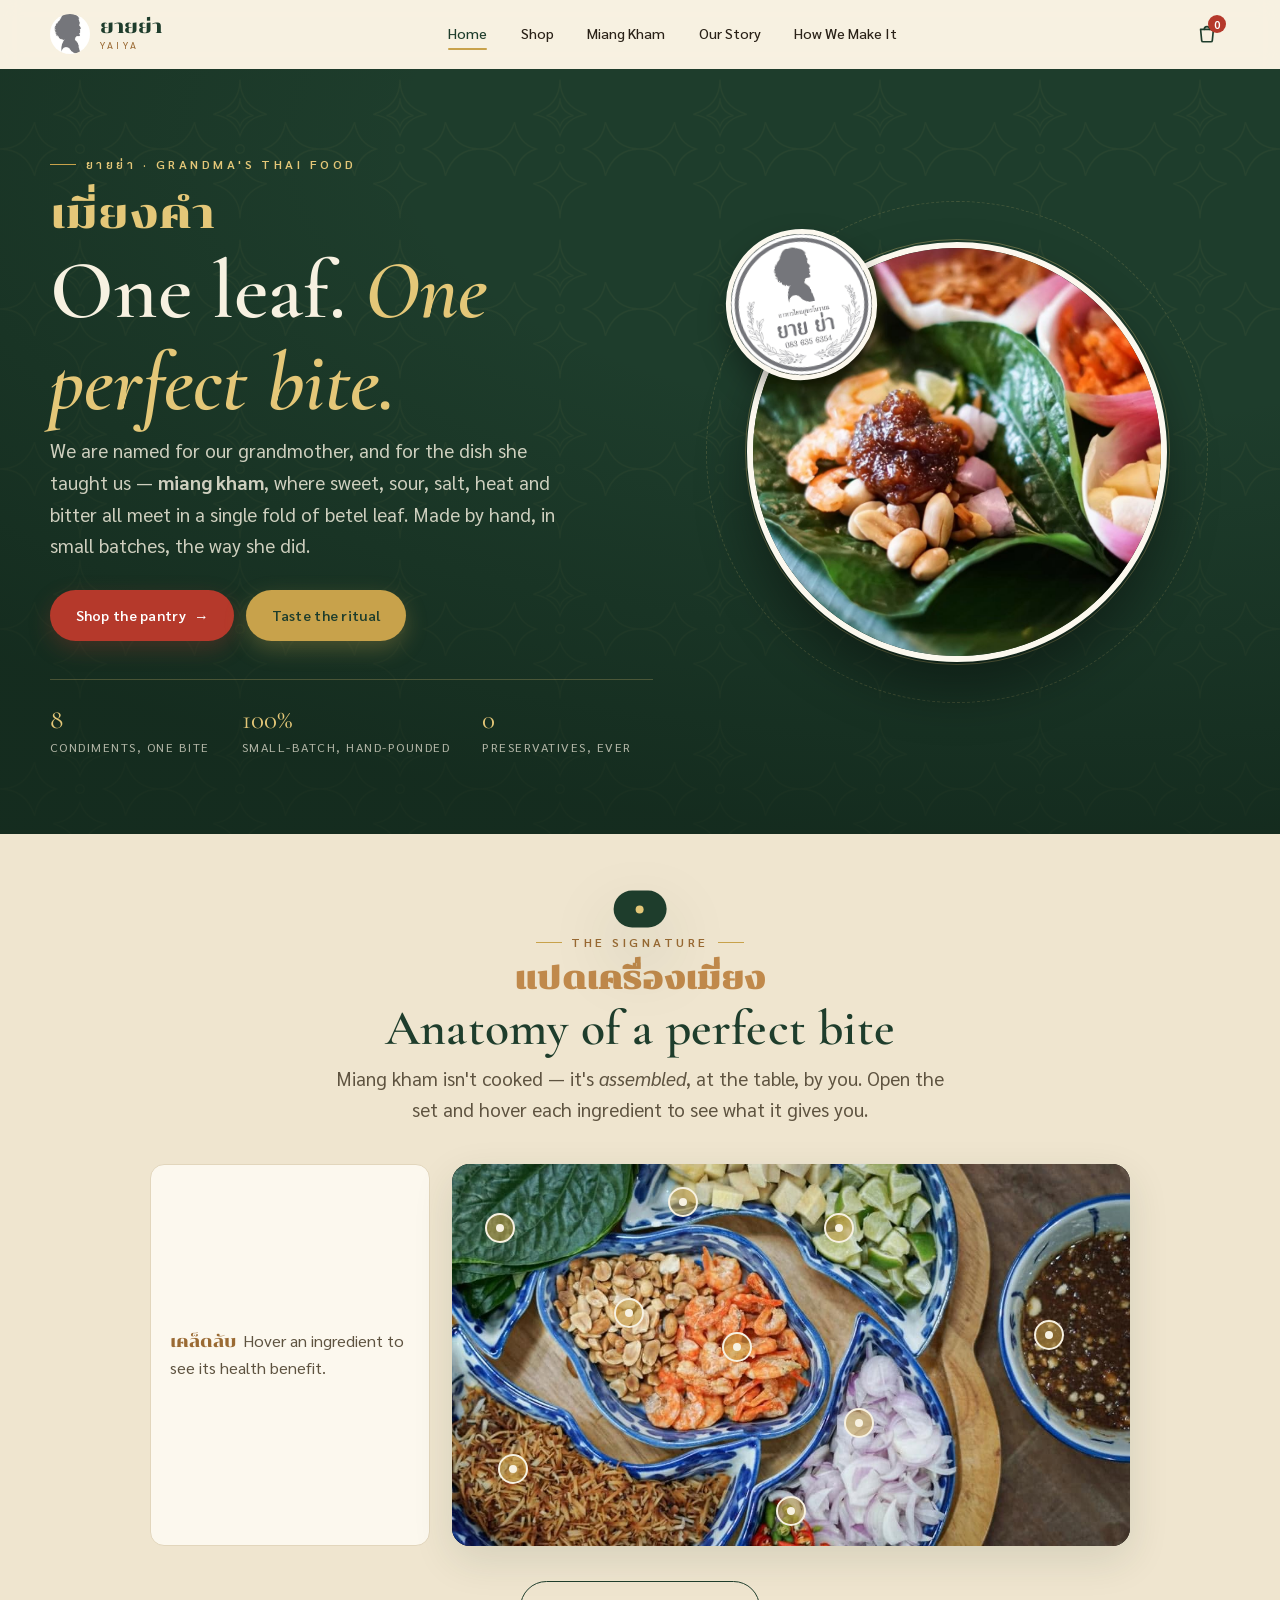
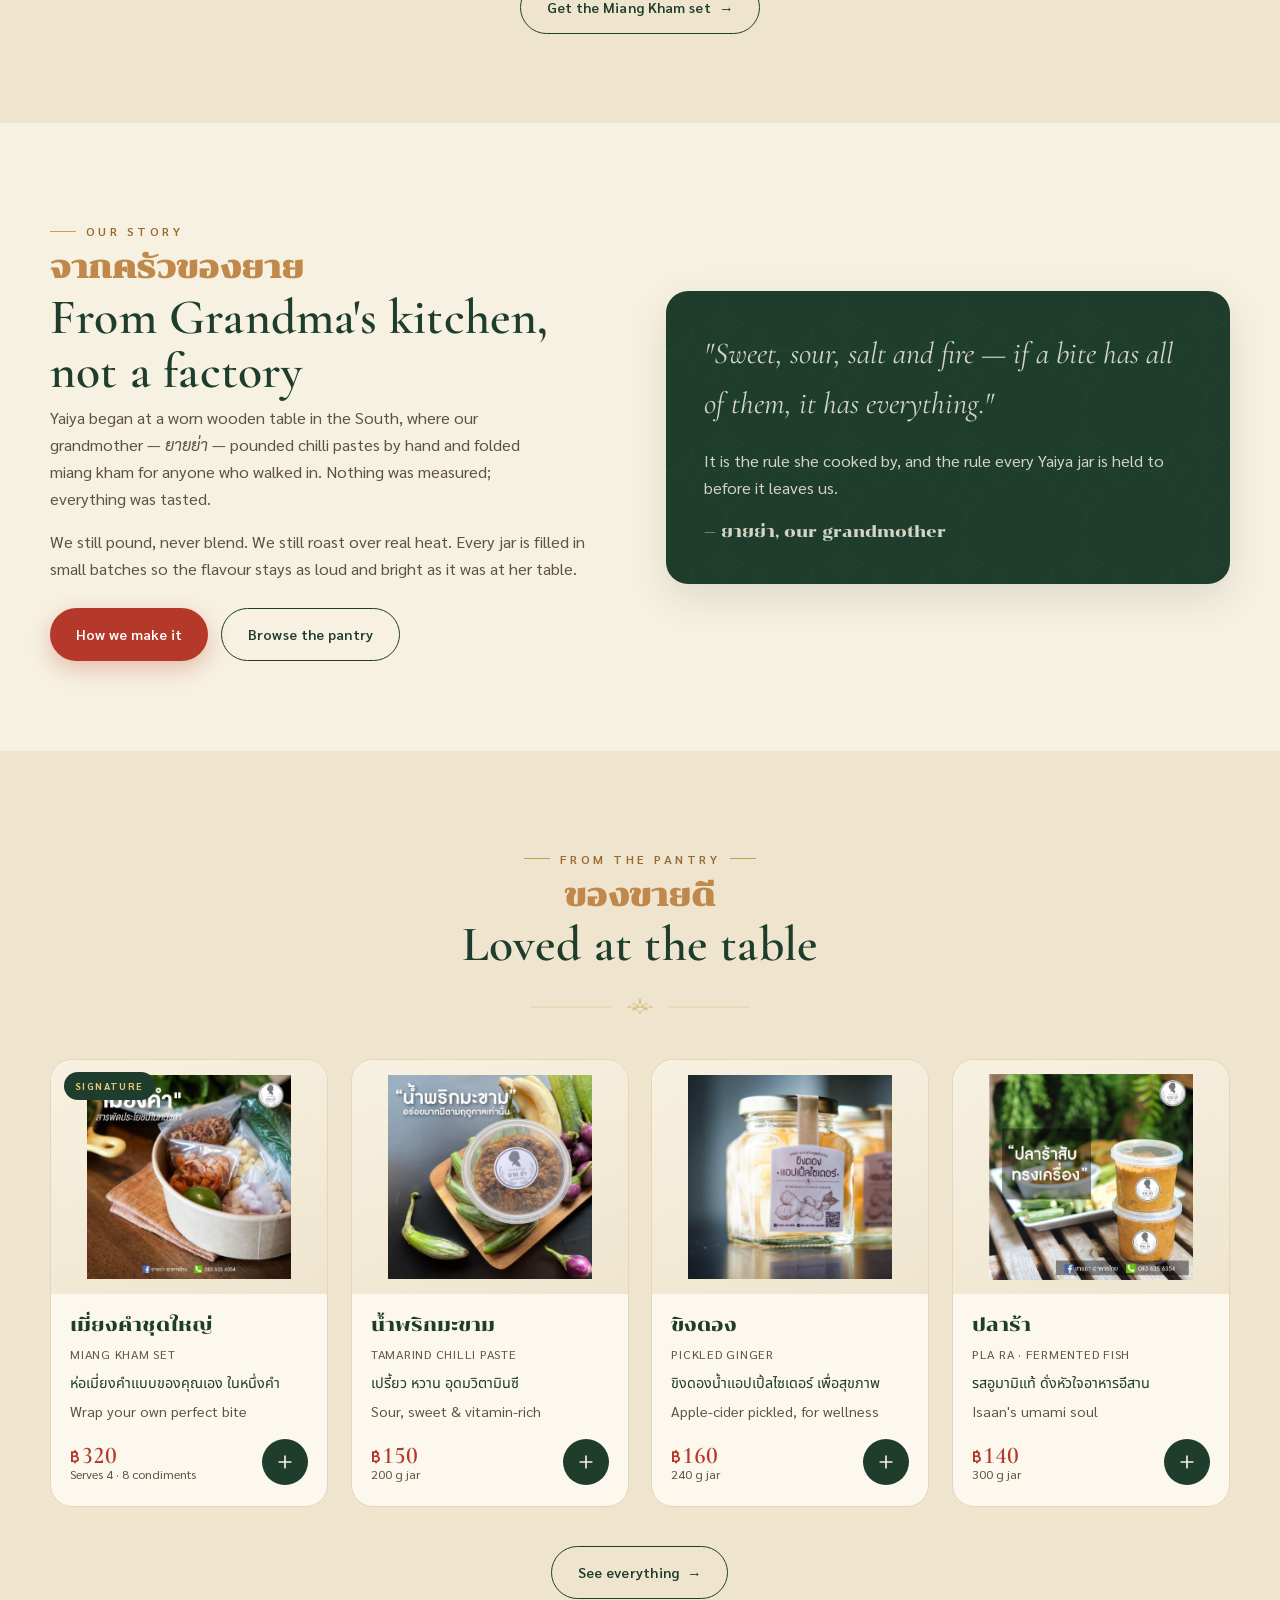
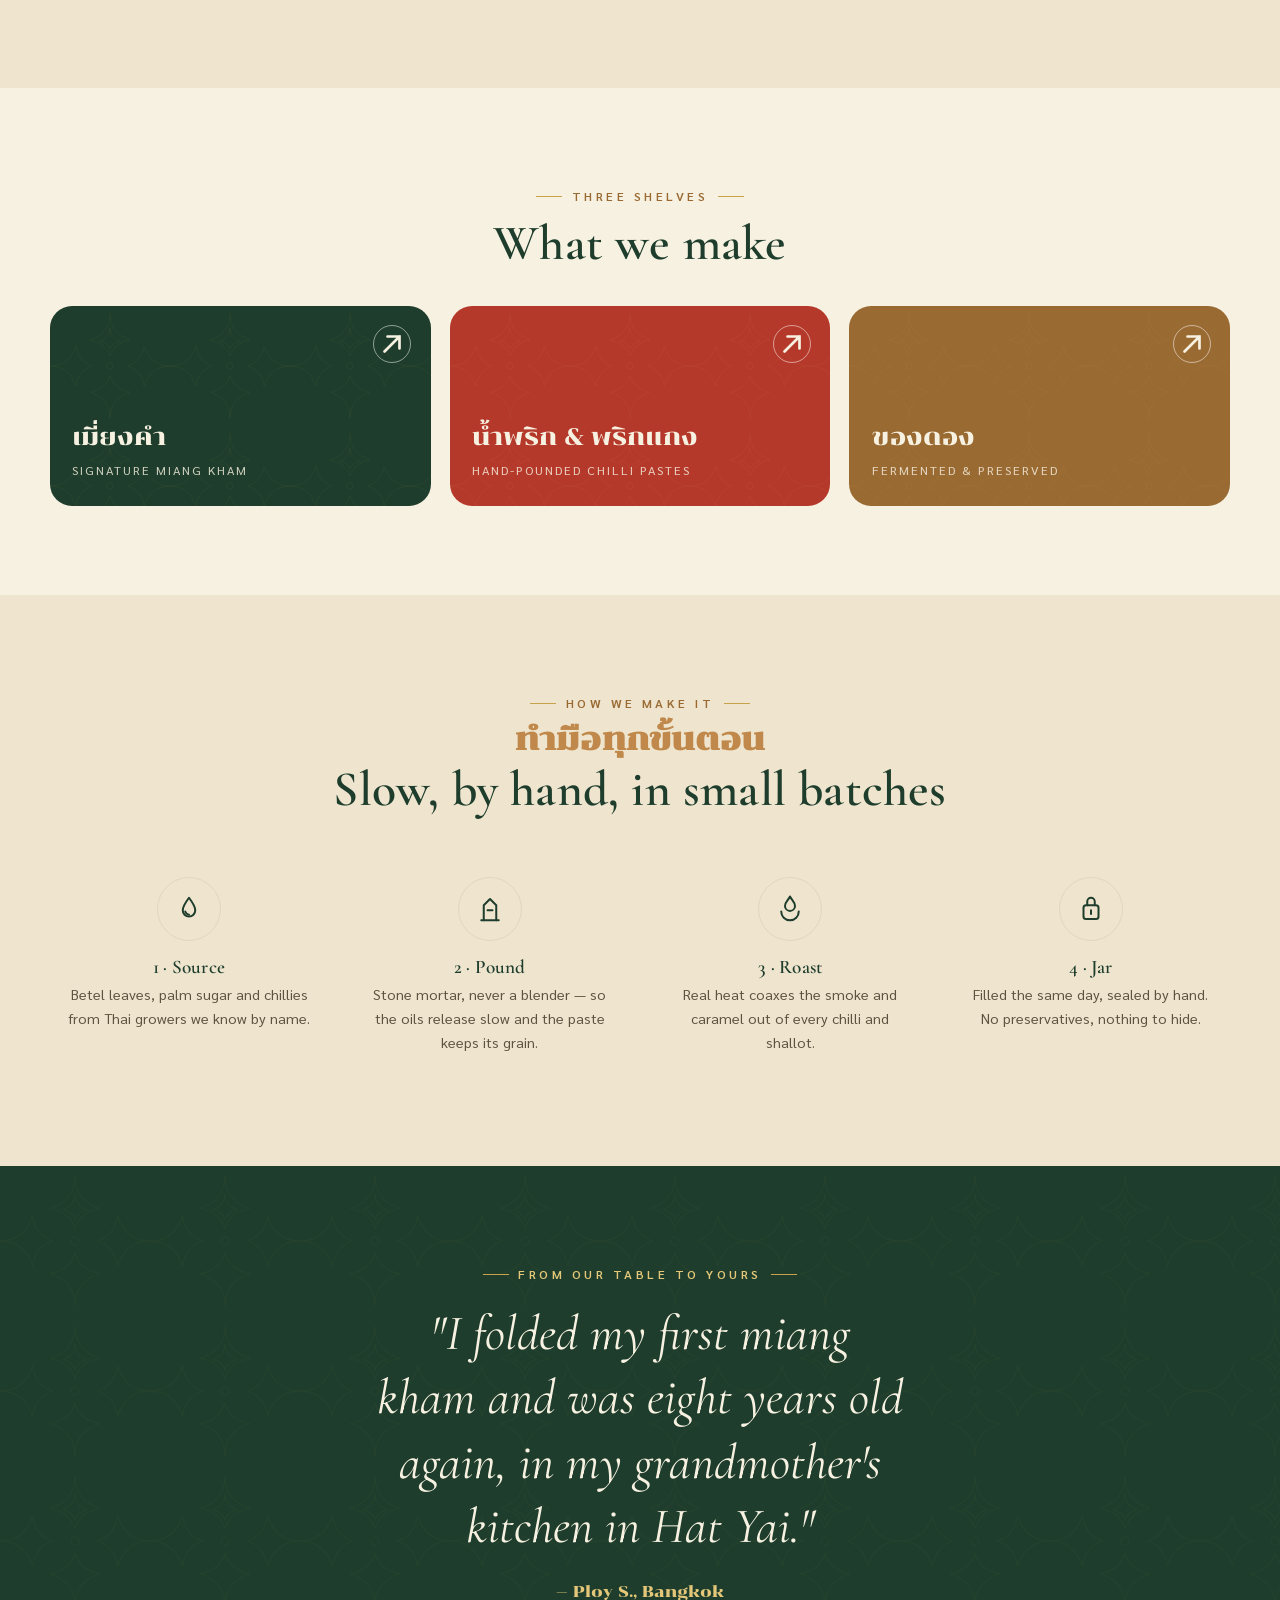
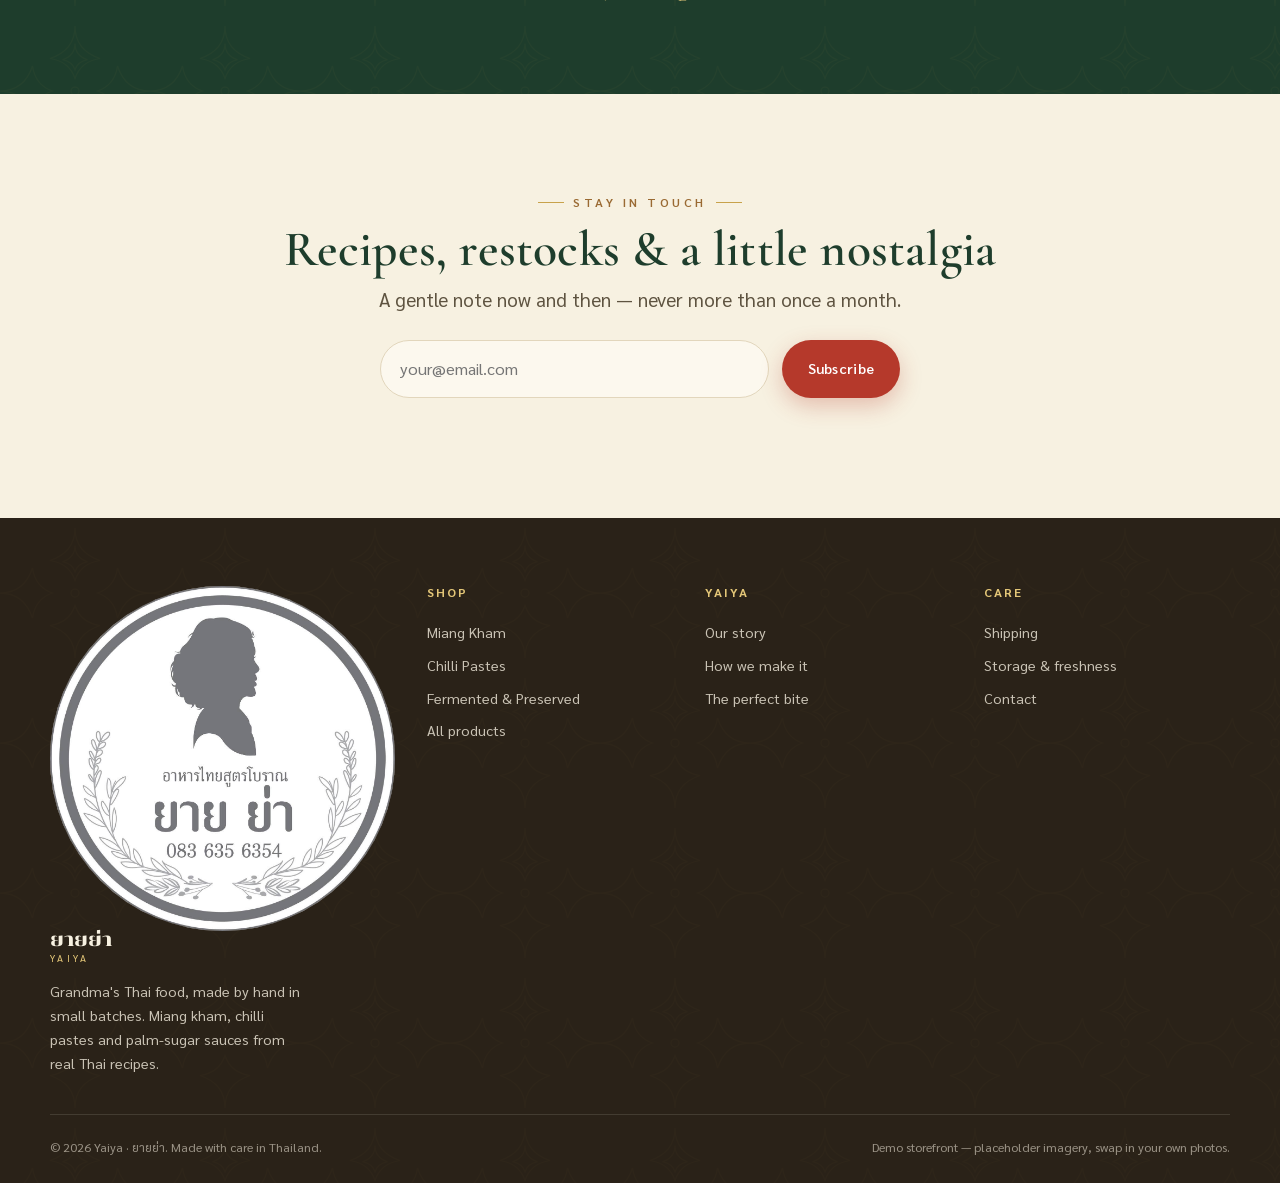
==== index.html @ 49a6d054 "Initial commit" ====
﻿<!DOCTYPE html>
<html lang="en">
<head>
  <meta charset="UTF-8" />
  <meta name="viewport" content="width=device-width, initial-scale=1" />
  <title>Yaiya · ยายย่า — Grandma's Thai Food, Made by Hand</title>
  <meta name="description" content="Yaiya makes Thailand's perfect bite — miang kham sets, hand-pounded chilli pastes and palm-sugar sauces, in small batches from Grandma's recipes." />
  <link rel="icon" href="assets/img/Yaiya_logo.jpg" type="image/jpeg" />
  <link rel="preconnect" href="https://fonts.googleapis.com" />
  <link rel="preconnect" href="https://fonts.gstatic.com" crossorigin />
  <link href="https://fonts.googleapis.com/css2?family=Cormorant+Garamond:ital,wght@0,500;0,600;1,500;1,600&family=Chonburi&family=Noto+Sans+Thai:wght@400;500;600&family=Sarabun:wght@400;500;600;700&display=swap" rel="stylesheet" />
  <link rel="stylesheet" href="assets/css/styles.css" />
</head>
<body>
  <header class="site-header">
    <div class="wrap nav-bar">
      <a class="brand" href="index.html" aria-label="Yaiya home">
        <span class="mark"><img src="assets/img/Yaiya_mark.png" alt="" width="40" height="40" /></span>
        <span class="brand-name"><span class="th">ยายย่า</span><span class="en">Yaiya</span></span>
      </a>
      <nav class="nav" data-nav aria-label="Primary">
        <a href="index.html" aria-current="page">Home</a>
        <a href="shop.html">Shop</a>
        <a href="product.html?id=miang-kham-set">Miang Kham</a>
        <a href="#story">Our Story</a>
        <a href="#process">How We Make It</a>
      </nav>
      <div class="nav-actions">
        <a class="icon-btn" href="cart.html" aria-label="Your basket">
          <svg viewBox="0 0 24 24" fill="none" stroke="currentColor" stroke-width="1.8" stroke-linecap="round" stroke-linejoin="round"><path d="M5 7h14l-1.2 12.2a1.5 1.5 0 0 1-1.5 1.3H7.7a1.5 1.5 0 0 1-1.5-1.3L5 7Z"/><path d="M9 7a3 3 0 0 1 6 0"/></svg>
          <span class="cart-count" data-cart-count hidden>0</span>
        </a>
        <button class="nav-toggle" data-nav-toggle aria-label="Open menu" aria-expanded="false">
          <svg viewBox="0 0 24 24" fill="none" stroke="currentColor" stroke-width="1.8" stroke-linecap="round"><path d="M4 7h16M4 12h16M4 17h16"/></svg>
        </button>
      </div>
    </div>
  </header>

  <main>
    <!-- ============ HERO ============ -->
    <section class="hero">
      <div class="wrap hero-inner">
        <div class="hero-copy">
          <span class="eyebrow">ยายย่า · Grandma's Thai Food</span>
          <h1><span class="th">เมี่ยงคำ</span>One leaf. <em>One perfect bite.</em></h1>
          <p>We are named for our grandmother, and for the dish she taught us — <strong>miang kham</strong>, where sweet, sour, salt, heat and bitter all meet in a single fold of betel leaf. Made by hand, in small batches, the way she did.</p>
          <div class="hero-cta">
            <a class="btn btn-primary" href="shop.html">Shop the pantry <span class="arrow">→</span></a>
            <a class="btn btn-gold" href="#anatomy">Taste the ritual</a>
          </div>
          <div class="hero-stats">
            <div><div class="s-num">8</div><div class="s-label">condiments, one bite</div></div>
            <div><div class="s-num">100%</div><div class="s-label">small-batch, hand-pounded</div></div>
            <div><div class="s-num">0</div><div class="s-label">preservatives, ever</div></div>
          </div>
        </div>
        <div class="hero-art">
          <span class="halo two"></span>
          <span class="halo"></span>
          <div class="hero-photo-wrap">
            <img class="hero-photo" src="assets/img/products/miang-kham-set/miang-kham-4.jpg" alt="A folded bite of miang kham on a betel leaf, with lotus-petal dishes of condiments" />
            <img class="hero-stamp" src="assets/img/Yaiya_logo.jpg" alt="Yaiya seal — ยายย่า" />
          </div>
        </div>
      </div>
    </section>

    <!-- ============ ANATOMY OF A BITE (signature) ============ -->
    <section class="section anatomy" id="anatomy">
      <div class="wrap">
        <div class="center" style="margin-bottom:2.4rem">
          <span class="eyebrow">The signature</span>
          <h2 class="section-title"><span class="th">แปดเครื่องเมี่ยง</span>Anatomy of a perfect bite</h2>
          <p class="lede">Miang kham isn't cooked — it's <em>assembled</em>, at the table, by you. Open the set and hover each ingredient to see what it gives you.</p>
        </div>
        <div class="mk-anatomy" id="mk-anatomy">
          <div class="mk-readout" id="mk-anatomy-readout" aria-live="polite">
            <p class="hint"><span class="th">เคล็ดลับ</span>Hover an ingredient to see its health benefit.</p>
          </div>
          <div class="mk-stage is-open" id="mk-anatomy-stage" role="group" aria-label="Hover an ingredient to see its health benefit">
            <img class="mk-platter" src="assets/img/products/miang-kham-set/miang-kham-ingredients.jpg" alt="Miang kham ingredients laid out for folding" />
            <div class="mk-ring" aria-hidden="true"></div>
            <div class="mk-hotspots" id="mk-anatomy-hotspots"></div>
          </div>
        </div>
        <div class="center" style="margin-top:2.2rem">
          <a class="btn btn-ghost" href="product.html?id=miang-kham-set">Get the Miang Kham set <span class="arrow">→</span></a>
        </div>
      </div>
    </section>

    <!-- ============ STORY ============ -->
    <section class="section" id="story">
      <div class="wrap split">
        <div data-reveal>
          <span class="eyebrow">Our story</span>
          <h2 class="section-title"><span class="th">จากครัวของยาย</span>From Grandma's kitchen, not a factory</h2>
          <p class="lede" style="font-size:var(--t-base)">Yaiya began at a worn wooden table in the South, where our grandmother — <em>ยายย่า</em> — pounded chilli pastes by hand and folded miang kham for anyone who walked in. Nothing was measured; everything was tasted.</p>
          <p style="color:var(--muted);margin-top:1rem">We still pound, never blend. We still roast over real heat. Every jar is filled in small batches so the flavour stays as loud and bright as it was at her table.</p>
          <div style="display:flex;gap:0.8rem;margin-top:1.6rem;flex-wrap:wrap">
            <a class="btn btn-primary" href="#process">How we make it</a>
            <a class="btn btn-ghost" href="shop.html">Browse the pantry</a>
          </div>
        </div>
        <div class="story-card" data-reveal data-reveal-delay="120">
          <p class="story-quote">"Sweet, sour, salt and fire — if a bite has all of them, it has everything."</p>
          <p style="margin-top:1.2rem">It is the rule she cooked by, and the rule every Yaiya jar is held to before it leaves us.</p>
          <p class="story-sign">— ยายย่า, our grandmother</p>
        </div>
      </div>
    </section>

    <!-- ============ FEATURED PRODUCTS ============ -->
    <section class="section" id="featured" style="background:var(--rice-deep)">
      <div class="wrap">
        <div class="center" style="margin-bottom:2.4rem">
          <span class="eyebrow">From the pantry</span>
          <h2 class="section-title"><span class="th">ของขายดี</span>Loved at the table</h2>
          <img class="divider-art" src="assets/img/divider.svg" alt="" />
        </div>
        <div class="product-grid" id="featured-grid"></div>
        <div class="center" style="margin-top:2.4rem">
          <a class="btn btn-ghost" href="shop.html">See everything <span class="arrow">→</span></a>
        </div>
      </div>
    </section>

    <!-- ============ CATEGORIES ============ -->
    <section class="section" id="categories">
      <div class="wrap">
        <div class="center" style="margin-bottom:2.2rem">
          <span class="eyebrow">Three shelves</span>
          <h2 class="section-title">What we make</h2>
        </div>
        <div class="cat-grid">
          <a class="cat-card" href="shop.html#signature" data-reveal>
            <span class="c-arrow"><svg viewBox="0 0 24 24" fill="none" stroke="currentColor" stroke-width="1.8" stroke-linecap="round"><path d="M7 17 17 7M9 7h8v8"/></svg></span>
            <span><span class="c-th">เมี่ยงคำ</span><br /><span class="c-en">Signature Miang Kham</span></span>
          </a>
          <a class="cat-card" href="shop.html#paste" data-reveal data-reveal-delay="100">
            <span class="c-arrow"><svg viewBox="0 0 24 24" fill="none" stroke="currentColor" stroke-width="1.8" stroke-linecap="round"><path d="M7 17 17 7M9 7h8v8"/></svg></span>
            <span><span class="c-th">น้ำพริก & พริกแกง</span><br /><span class="c-en">Hand-pounded Chilli Pastes</span></span>
          </a>
          <a class="cat-card" href="shop.html#preserved" data-reveal data-reveal-delay="200">
            <span class="c-arrow"><svg viewBox="0 0 24 24" fill="none" stroke="currentColor" stroke-width="1.8" stroke-linecap="round"><path d="M7 17 17 7M9 7h8v8"/></svg></span>
            <span><span class="c-th">ของดอง</span><br /><span class="c-en">Fermented &amp; Preserved</span></span>
          </a>
        </div>
      </div>
    </section>

    <!-- ============ PROCESS ============ -->
    <section class="section anatomy" id="process">
      <div class="wrap">
        <div class="center" style="margin-bottom:2.4rem">
          <span class="eyebrow">How we make it</span>
          <h2 class="section-title"><span class="th">ทำมือทุกขั้นตอน</span>Slow, by hand, in small batches</h2>
        </div>
        <div class="process-grid">
          <div class="process-step" data-reveal>
            <div class="ico"><svg viewBox="0 0 24 24" fill="none" stroke="currentColor" stroke-width="1.6" stroke-linecap="round" stroke-linejoin="round"><path d="M12 3c3 4 5 7 5 10a5 5 0 0 1-10 0c0-3 2-6 5-10Z"/><path d="M9 14c.5 1.5 1.5 2.3 3 2.5"/></svg></div>
            <h4>1 · Source</h4>
            <p>Betel leaves, palm sugar and chillies from Thai growers we know by name.</p>
          </div>
          <div class="process-step" data-reveal data-reveal-delay="100">
            <div class="ico"><svg viewBox="0 0 24 24" fill="none" stroke="currentColor" stroke-width="1.6" stroke-linecap="round" stroke-linejoin="round"><path d="M5 21h14"/><path d="M7 21V9l5-5 5 5v12"/><path d="M10 13h4"/></svg></div>
            <h4>2 · Pound</h4>
            <p>Stone mortar, never a blender — so the oils release slow and the paste keeps its grain.</p>
          </div>
          <div class="process-step" data-reveal data-reveal-delay="200">
            <div class="ico"><svg viewBox="0 0 24 24" fill="none" stroke="currentColor" stroke-width="1.6" stroke-linecap="round" stroke-linejoin="round"><path d="M12 2c1.5 3 4 4.5 4 7.5A4 4 0 0 1 8 9.5C8 6.5 10.5 5 12 2Z"/><path d="M5 14c0 4 3 7 7 7s7-3 7-7"/></svg></div>
            <h4>3 · Roast</h4>
            <p>Real heat coaxes the smoke and caramel out of every chilli and shallot.</p>
          </div>
          <div class="process-step" data-reveal data-reveal-delay="300">
            <div class="ico"><svg viewBox="0 0 24 24" fill="none" stroke="currentColor" stroke-width="1.6" stroke-linecap="round" stroke-linejoin="round"><rect x="6" y="9" width="12" height="11" rx="2"/><path d="M9 9V6a3 3 0 0 1 6 0v3"/><path d="M12 13v3"/></svg></div>
            <h4>4 · Jar</h4>
            <p>Filled the same day, sealed by hand. No preservatives, nothing to hide.</p>
          </div>
        </div>
      </div>
    </section>

    <!-- ============ TESTIMONIAL BAND ============ -->
    <section class="section feature-band">
      <div class="wrap center">
        <span class="eyebrow" style="color:var(--gold-soft)">From our table to yours</span>
        <p class="quote-big" style="margin-top:1rem">"I folded my first miang kham and was eight years old again, in my grandmother's kitchen in Hat Yai."</p>
        <p class="quote-author">— Ploy S., Bangkok</p>
      </div>
    </section>

    <!-- ============ NEWSLETTER ============ -->
    <section class="section center">
      <div class="wrap">
        <span class="eyebrow">Stay in touch</span>
        <h2 class="section-title">Recipes, restocks & a little nostalgia</h2>
        <p class="lede" style="margin-inline:auto">A gentle note now and then — never more than once a month.</p>
        <form class="newsletter" id="news-form" novalidate>
          <input type="email" name="email" placeholder="your@email.com" aria-label="Email address" required />
          <button class="btn btn-primary" type="submit">Subscribe</button>
        </form>
        <p id="news-msg" style="font-size:var(--t-sm);color:var(--betel-700);margin-top:0.8rem;min-height:1.2em" role="status"></p>
      </div>
    </section>
  </main>

  <footer class="site-footer">
    <div class="wrap footer-grid">
      <div>
        <a class="brand" href="index.html">
          <span class="mark"><img src="assets/img/Yaiya_logo.jpg" alt="" width="40" height="40" /></span>
          <span class="brand-name"><span class="th">ยายย่า</span><span class="en">Yaiya</span></span>
        </a>
        <p>Grandma's Thai food, made by hand in small batches. Miang kham, chilli pastes and palm-sugar sauces from real Thai recipes.</p>
      </div>
      <div>
        <h5>Shop</h5>
        <a href="shop.html#signature">Miang Kham</a>
        <a href="shop.html#paste">Chilli Pastes</a>
        <a href="shop.html#preserved">Fermented &amp; Preserved</a>
        <a href="shop.html">All products</a>
      </div>
      <div>
        <h5>Yaiya</h5>
        <a href="#story">Our story</a>
        <a href="#process">How we make it</a>
        <a href="#anatomy">The perfect bite</a>
      </div>
      <div>
        <h5>Care</h5>
        <a href="#">Shipping</a>
        <a href="#">Storage & freshness</a>
        <a href="#">Contact</a>
      </div>
    </div>
    <div class="wrap footer-bottom">
      <span>© <span id="year">2026</span> Yaiya · ยายย่า. Made with care in Thailand.</span>
      <span>Demo storefront — placeholder imagery, swap in your own photos.</span>
    </div>
  </footer>

  <div class="toast" id="toast" role="status" aria-live="polite"></div>

  <script src="assets/js/products.js"></script>
  <script src="assets/js/cart.js"></script>
  <script src="assets/js/main.js"></script>
  <script>
    // Featured: signature first, then a few best-loved jars
    (function () {
      const order = ["miang-kham-set", "nam-prik-makham", "khing-dong", "pla-ra"];
      const grid = document.getElementById("featured-grid");
      grid.innerHTML = order.map((id, i) => {
        const p = getProduct(id);
        const badge = p.category === "signature" ? '<span class="badge">Signature</span>' : "";
        return `<article class="product-card" data-reveal data-reveal-delay="${i * 90}">
          <a class="product-media" href="product.html?id=${p.id}" aria-label="${p.name}">
            ${badge}${productImage(p)}
          </a>
          <div class="product-body">
            <a href="product.html?id=${p.id}"><span class="p-th">${p.nameTh}</span></a>
            <span class="p-en">${p.name}</span>
            <p class="p-blurb-th">${p.taglineTh}</p>
            <p class="p-blurb">${p.tagline}</p>
            <div class="product-foot">
              <span class="price">${formatTHB(p.price)}<span class="w">${p.weight}</span></span>
              <button class="add-btn" data-add="${p.id}" aria-label="Add ${p.name} to basket">
                <svg viewBox="0 0 24 24" fill="none" stroke="currentColor" stroke-width="2" stroke-linecap="round"><path d="M12 5v14M5 12h14"/></svg>
              </button>
            </div>
          </div>
        </article>`;
      }).join("");

      // Anatomy of a bite: hover an ingredient to see its Thai health benefit with English subtitle
      (function () {
        const ingredients = MIANG_KHAM_INTERACTIVE.ingredients;
        const stage = document.getElementById("mk-anatomy-stage");
        const hotspots = document.getElementById("mk-anatomy-hotspots");
        const ring = stage.querySelector(".mk-ring");
        const readout = document.getElementById("mk-anatomy-readout");
        const hint = readout.innerHTML;

        hotspots.innerHTML = ingredients.map((g, i) =>
          `<button type="button" class="mk-dot" style="left:${g.x}%;top:${g.y}%" data-i="${i}" aria-label="${g.en} — ${g.be}"></button>`).join("");
        const dots = [...hotspots.querySelectorAll(".mk-dot")];

        const setActive = (i) => {
          const g = ingredients[i];
          dots.forEach((d) => d.classList.toggle("active", +d.dataset.i === i));
          stage.classList.add("has-active");
          ring.style.left = g.x + "%"; ring.style.top = g.y + "%";
          readout.innerHTML = `<div class="mk-fade"><span class="name-th">${g.th}</span><h4>${g.en}</h4><p class="benefit-th">${g.bt}</p><p class="benefit-en">${g.be}</p></div>`;
        };
        const clearActive = () => {
          dots.forEach((d) => d.classList.remove("active"));
          stage.classList.remove("has-active");
          readout.innerHTML = hint;
        };

        dots.forEach((d) => {
          const i = +d.dataset.i;
          d.addEventListener("mouseenter", () => setActive(i));
          d.addEventListener("focus", () => setActive(i));
          d.addEventListener("click", () => setActive(i));
        });
        hotspots.addEventListener("mouseleave", () => { if (matchMedia("(hover:hover)").matches) clearActive(); });
      })();

      // delegate add-to-cart
      grid.addEventListener("click", (e) => {
        const b = e.target.closest("[data-add]");
        if (b) { addToCart(b.dataset.add); }
      });

      // newsletter (front-end only)
      const form = document.getElementById("news-form");
      form.addEventListener("submit", (e) => {
        e.preventDefault();
        const email = form.email.value.trim();
        const msg = document.getElementById("news-msg");
        if (!/^[^@\s]+@[^@\s]+\.[^@\s]+$/.test(email)) { msg.textContent = "Please enter a valid email."; msg.style.color = "var(--chili)"; return; }
        msg.textContent = "ขอบคุณค่ะ — you're on the list!"; msg.style.color = "var(--betel-700)";
        form.reset();
      });
    })();
  </script>
</body>
</html>
---- assets/css/styles.css ----
/* =====================================================================
   Yaiya · ยายย่า — Grandma's Thai Food
   Design system grounded in miang kham + Thai lai-thai gold linework.
   Palette : rice paper cream, deep betel-leaf green, palm-sugar caramel,
             temple gold, chilli red.
   Type    : Cormorant Garamond (display) · Chonburi (Thai display) ·
             Sarabun (bilingual body).
   ===================================================================== */

:root {
  /* ---- colour tokens ---- */
  --rice:        #F7F1E1;   /* primary background — rice paper */
  --rice-deep:   #EFE5CF;   /* raised surface */
  --rice-card:   #FCF8EE;   /* card surface */
  --betel:       #1E3D2C;   /* deep betel-leaf green */
  --betel-700:   #2C5C39;   /* lighter green */
  --betel-300:   #7BB089;   /* leaf vein highlight */
  --palm:        #C0894B;   /* palm-sugar caramel */
  --palm-deep:   #9A6A33;
  --gold:        #C8A24B;   /* temple gold */
  --gold-soft:   #E4C778;
  --chili:       #B5392B;   /* chilli red — actions only */
  --chili-deep:  #8E2A1F;
  --ink:         #2A2218;   /* near-black text */
  --ink-soft:    #5E5340;   /* muted text */
  --line:        #E2D6BC;   /* hairlines on cream */

  /* ---- semantic ---- */
  --bg: var(--rice);
  --text: var(--ink);
  --muted: var(--ink-soft);

  /* ---- type ---- */
  --f-display: "Cormorant Garamond", "Chonburi", Georgia, serif;
  --f-thai: "Chonburi", "Cormorant Garamond", serif;
  --f-body: "Sarabun", system-ui, -apple-system, sans-serif;

  /* fluid type scale */
  --t-xs: 0.78rem;
  --t-sm: 0.9rem;
  --t-base: 1.02rem;
  --t-lg: 1.2rem;
  --t-xl: clamp(1.4rem, 1.1rem + 1.2vw, 1.9rem);
  --t-2xl: clamp(2rem, 1.4rem + 2.6vw, 3.1rem);
  --t-3xl: clamp(2.8rem, 1.8rem + 4.6vw, 5.2rem);

  /* ---- spacing / shape ---- */
  --r-sm: 8px;
  --r-md: 14px;
  --r-lg: 22px;
  --r-pill: 999px;
  --shadow-sm: 0 2px 10px rgba(42, 34, 24, 0.06);
  --shadow-md: 0 14px 40px rgba(30, 61, 44, 0.12);
  --shadow-lg: 0 30px 70px rgba(30, 61, 44, 0.18);
  --maxw: 1180px;
  --ease: cubic-bezier(0.22, 0.61, 0.36, 1);
}

/* ===================== reset / base ===================== */
*, *::before, *::after { box-sizing: border-box; }
* { margin: 0; }
html { scroll-behavior: smooth; -webkit-text-size-adjust: 100%; }
body {
  font-family: var(--f-body);
  font-size: var(--t-base);
  line-height: 1.65;
  color: var(--text);
  background: var(--bg);
  -webkit-font-smoothing: antialiased;
  text-rendering: optimizeLegibility;
  min-height: 100dvh;
  overflow-x: hidden;
}
img, svg { max-width: 100%; display: block; }
a { color: inherit; text-decoration: none; }
button { font: inherit; cursor: pointer; border: none; background: none; color: inherit; }
ul { list-style: none; padding: 0; }
:focus-visible { outline: 3px solid var(--gold); outline-offset: 3px; border-radius: 4px; }

h1, h2, h3, h4 { font-family: var(--f-display); font-weight: 600; line-height: 1.1; color: var(--betel); letter-spacing: 0.2px; }

/* ===================== layout helpers ===================== */
.wrap { width: min(100% - 2.4rem, var(--maxw)); margin-inline: auto; }
.section { padding: clamp(3.4rem, 7vw, 6.5rem) 0; position: relative; }
.center { text-align: center; }
.stack > * + * { margin-top: 1rem; }

.eyebrow {
  font-family: var(--f-body);
  font-size: var(--t-xs);
  font-weight: 600;
  letter-spacing: 0.28em;
  text-transform: uppercase;
  color: var(--palm-deep);
  display: inline-flex;
  align-items: center;
  gap: 0.6rem;
}
.eyebrow::before { content: ""; width: 26px; height: 1px; background: var(--gold); display: inline-block; }
.center .eyebrow::after { content: ""; width: 26px; height: 1px; background: var(--gold); display: inline-block; }

.section-title { font-size: var(--t-2xl); margin: 0.6rem 0 0.4rem; }
.section-title .th { font-family: var(--f-thai); color: var(--palm); display: block; font-size: 0.62em; margin-bottom: 0.15em; }
.lede { color: var(--muted); max-width: 56ch; font-size: var(--t-lg); }
.center .lede { margin-inline: auto; }

.divider-art { width: 220px; height: 26px; margin: 1.4rem auto 0; opacity: 0.9; }

/* ===================== buttons ===================== */
.btn {
  display: inline-flex; align-items: center; justify-content: center; gap: 0.55rem;
  padding: 0.85rem 1.6rem; min-height: 48px;
  border-radius: var(--r-pill);
  font-weight: 600; font-size: var(--t-sm); letter-spacing: 0.02em;
  transition: transform 0.18s var(--ease), background 0.2s var(--ease), box-shadow 0.2s var(--ease), color 0.2s var(--ease);
  will-change: transform;
}
.btn:active { transform: scale(0.97); }
.btn-primary { background: var(--chili); color: #fff; box-shadow: 0 8px 22px rgba(181, 57, 43, 0.28); }
.btn-primary:hover { background: var(--chili-deep); transform: translateY(-2px); box-shadow: 0 12px 28px rgba(181, 57, 43, 0.34); }
.btn-ghost { border: 1.5px solid var(--betel); color: var(--betel); }
.btn-ghost:hover { background: var(--betel); color: var(--rice); transform: translateY(-2px); }
.btn-gold { background: var(--gold); color: var(--betel); box-shadow: 0 8px 22px rgba(200, 162, 75, 0.3); }
.btn-gold:hover { background: var(--gold-soft); transform: translateY(-2px); }
.btn-block { width: 100%; }
.btn .arrow { transition: transform 0.2s var(--ease); }
.btn:hover .arrow { transform: translateX(4px); }

/* ===================== header / nav ===================== */
.site-header {
  position: sticky; top: 0; z-index: 100;
  background: color-mix(in srgb, var(--rice) 88%, transparent);
  backdrop-filter: blur(10px);
  border-bottom: 1px solid transparent;
  transition: border-color 0.25s, box-shadow 0.25s, background 0.25s;
}
.site-header.scrolled { border-color: var(--line); box-shadow: var(--shadow-sm); background: color-mix(in srgb, var(--rice) 96%, transparent); }
.nav-bar { display: flex; align-items: center; justify-content: space-between; gap: 1rem; padding: 0.7rem 0; min-height: 64px; }
.brand { display: inline-flex; align-items: center; gap: 0.6rem; color: var(--betel); }
.brand .mark { width: 40px; height: 40px; color: var(--betel); }
.brand .mark img { width: 100%; height: 100%; object-fit: cover; border-radius: 50%; display: block; }
.brand-name { display: grid; line-height: 1; }
.brand-name .th { font-family: var(--f-thai); font-size: 1.18rem; color: var(--betel); }
.brand-name .en { font-family: var(--f-body); font-size: 0.62rem; letter-spacing: 0.34em; text-transform: uppercase; color: var(--palm-deep); margin-top: 3px; }

.nav { display: flex; align-items: center; gap: 0.4rem; }
.nav a { padding: 0.5rem 0.85rem; border-radius: var(--r-pill); font-size: var(--t-sm); font-weight: 500; color: var(--ink); transition: color 0.2s, background 0.2s; position: relative; }
.nav a:hover { color: var(--betel-700); }
.nav a[aria-current="page"] { color: var(--betel); }
.nav a[aria-current="page"]::after { content: ""; position: absolute; left: 0.85rem; right: 0.85rem; bottom: 0.28rem; height: 2px; background: var(--gold); border-radius: 2px; }

.nav-actions { display: flex; align-items: center; gap: 0.4rem; }
.icon-btn { width: 46px; height: 46px; border-radius: var(--r-pill); display: inline-grid; place-items: center; color: var(--betel); position: relative; transition: background 0.2s, transform 0.18s; }
.icon-btn:hover { background: var(--rice-deep); }
.icon-btn:active { transform: scale(0.92); }
.icon-btn svg { width: 22px; height: 22px; }
.cart-count { position: absolute; top: 4px; right: 4px; min-width: 18px; height: 18px; padding: 0 5px; border-radius: var(--r-pill); background: var(--chili); color: #fff; font-family: var(--f-body); font-size: 11px; font-weight: 700; display: grid; place-items: center; line-height: 1; }
.cart-count.pulse { animation: badgePulse 0.5s var(--ease); }
@keyframes badgePulse { 0% { transform: scale(1); } 40% { transform: scale(1.5); } 100% { transform: scale(1); } }

.nav-toggle { display: none; width: 46px; height: 46px; border-radius: var(--r-pill); color: var(--betel); }
.nav-toggle svg { width: 24px; height: 24px; margin-inline: auto; }

/* ===================== hero ===================== */
.hero { position: relative; background: var(--betel); color: var(--rice); overflow: hidden; }
.hero::before {
  content: ""; position: absolute; inset: 0;
  background-image: url("../img/kanok-pattern.svg");
  background-size: 160px; opacity: 0.10; mix-blend-mode: screen;
  animation: drift 60s linear infinite;
}
@keyframes drift { from { background-position: 0 0; } to { background-position: 320px 320px; } }
.hero::after { content: ""; position: absolute; inset: 0; background: radial-gradient(120% 90% at 80% 10%, transparent 40%, rgba(13, 30, 20, 0.55) 100%); pointer-events: none; }
.hero-inner { position: relative; z-index: 1; display: grid; grid-template-columns: 1.05fr 0.95fr; gap: 2rem; align-items: center; padding: clamp(3rem, 6vw, 5.5rem) 0 clamp(3.5rem, 6vw, 6rem); }
.hero .eyebrow { color: var(--gold-soft); }
.hero .eyebrow::before { background: var(--gold); }
.hero h1 { color: var(--rice); font-size: var(--t-3xl); margin: 1rem 0 0.4rem; }
.hero h1 .th { font-family: var(--f-thai); color: var(--gold-soft); display: block; font-size: 0.5em; margin-bottom: 0.2em; font-weight: 400; }
.hero h1 em { font-style: italic; color: var(--gold-soft); }
.hero p { color: color-mix(in srgb, var(--rice) 82%, transparent); font-size: var(--t-lg); max-width: 46ch; margin-top: 0.4rem; }
.hero-cta { display: flex; flex-wrap: wrap; gap: 0.8rem; margin-top: 1.8rem; }
.hero-stats { display: flex; gap: 2rem; margin-top: 2.4rem; padding-top: 1.6rem; border-top: 1px solid rgba(228, 199, 120, 0.25); }
.hero-stats .s-num { font-family: var(--f-display); font-size: 1.7rem; color: var(--gold-soft); line-height: 1; }
.hero-stats .s-label { font-size: var(--t-xs); letter-spacing: 0.12em; text-transform: uppercase; color: color-mix(in srgb, var(--rice) 70%, transparent); margin-top: 4px; }

.hero-art { position: relative; display: grid; place-items: center; }
.hero-art .leaf { width: min(92%, 420px); filter: drop-shadow(0 30px 50px rgba(0,0,0,0.35)); animation: sway 7s ease-in-out infinite; }
.hero-art .hero-photo-wrap { position: relative; width: min(86%, 420px); animation: sway 7s ease-in-out infinite; }
.hero-art .hero-photo { width: 100%; aspect-ratio: 1; object-fit: cover; object-position: 42% 56%;
  border-radius: 50%; border: 6px solid var(--rice-card); box-shadow: 0 30px 50px rgba(0,0,0,0.35); display: block; }
.hero-art .hero-stamp { position: absolute; top: -3%; left: -5%; z-index: 3; width: 36%; aspect-ratio: 1;
  object-fit: cover; background: #fff; border-radius: 50%; border: 5px solid var(--rice-card);
  box-shadow: 0 16px 30px rgba(0,0,0,0.35); transform: rotate(-10deg); }
.hero-art .halo { position: absolute; width: 78%; aspect-ratio: 1; border-radius: 50%; border: 1px solid rgba(228, 199, 120, 0.35); }
.hero-art .halo.two { width: 92%; border-style: dashed; opacity: 0.5; animation: spin 80s linear infinite; }
@keyframes sway { 0%,100% { transform: translateY(0) rotate(-1deg); } 50% { transform: translateY(-14px) rotate(1.5deg); } }
@keyframes spin { to { transform: rotate(360deg); } }

/* ===================== story / split ===================== */
.split { display: grid; grid-template-columns: 1fr 1fr; gap: clamp(1.6rem, 4vw, 3.4rem); align-items: center; }
.story-card { background: var(--betel); color: var(--rice); border-radius: var(--r-lg); padding: clamp(1.6rem, 3vw, 2.6rem); position: relative; overflow: hidden; box-shadow: var(--shadow-md); }
.story-card::before { content: ""; position: absolute; inset: 0; background: url("../img/kanok-pattern.svg"); background-size: 120px; opacity: 0.08; }
.story-card h3, .story-card h2 { color: var(--rice); position: relative; }
.story-card p { color: color-mix(in srgb, var(--rice) 84%, transparent); position: relative; }
.story-quote { font-family: var(--f-display); font-style: italic; font-size: var(--t-xl); color: var(--gold-soft); position: relative; }
.story-sign { font-family: var(--f-thai); color: var(--gold-soft); margin-top: 1rem; position: relative; }

/* ===================== signature: anatomy of a bite ===================== */
.anatomy { background: var(--rice-deep); }
.anatomy-grid { display: grid; grid-template-columns: 0.9fr 1.1fr; gap: clamp(1.6rem, 4vw, 3rem); align-items: center; }
.anatomy-stage { position: relative; display: grid; place-items: center; padding: 1rem; }
.anatomy-stage .leaf { width: min(86%, 360px); }
.dot {
  position: absolute; width: 18px; height: 18px; border-radius: 50%;
  background: var(--gold); border: 3px solid var(--rice); box-shadow: var(--shadow-sm);
  transform: translate(-50%, -50%); transition: transform 0.2s var(--ease), background 0.2s;
}
.ingredient-list { display: grid; gap: 0.4rem; }
.ingredient {
  display: grid; grid-template-columns: auto 1fr auto; align-items: center; gap: 1rem;
  padding: 0.85rem 1.1rem; border-radius: var(--r-md); background: var(--rice-card);
  border: 1px solid var(--line); transition: transform 0.18s var(--ease), border-color 0.2s, box-shadow 0.2s;
  cursor: default; text-align: left; width: 100%;
}
.ingredient:hover, .ingredient:focus-visible { transform: translateX(6px); border-color: var(--gold); box-shadow: var(--shadow-sm); }
.ingredient .num { font-family: var(--f-display); font-size: 1.1rem; color: var(--palm); width: 1.6rem; }
.ingredient .name-th { font-family: var(--f-thai); color: var(--betel); font-size: 1rem; }
.ingredient .name-en { font-size: var(--t-xs); color: var(--muted); letter-spacing: 0.04em; }
.ingredient .note { font-size: var(--t-xs); color: var(--palm-deep); font-style: italic; }

/* ===================== product cards / grid ===================== */
.product-grid { display: grid; grid-template-columns: repeat(auto-fill, minmax(248px, 1fr)); gap: 1.4rem; }
.product-card {
  background: var(--rice-card); border: 1px solid var(--line); border-radius: var(--r-lg);
  overflow: hidden; display: flex; flex-direction: column;
  transition: transform 0.22s var(--ease), box-shadow 0.22s var(--ease), border-color 0.22s;
  position: relative;
}
.product-card:hover { transform: translateY(-6px); box-shadow: var(--shadow-md); border-color: var(--gold); }
.product-media { position: relative; aspect-ratio: 4/3.4; background: linear-gradient(160deg, var(--rice) 0%, var(--rice-deep) 100%); display: grid; place-items: center; overflow: hidden; }
.product-media::after { content: ""; position: absolute; inset: 0; background: url("../img/kanok-pattern.svg"); background-size: 110px; opacity: 0.06; }
.product-media .pimg { width: 74%; transition: transform 0.4s var(--ease); position: relative; z-index: 1; }
.product-card:hover .pimg { transform: scale(1.06) rotate(-1deg); }
.badge { position: absolute; top: 0.8rem; left: 0.8rem; z-index: 2; background: var(--betel); color: var(--gold-soft); font-size: 10px; font-weight: 700; letter-spacing: 0.14em; text-transform: uppercase; padding: 0.35rem 0.7rem; border-radius: var(--r-pill); }
.product-body { padding: 1.1rem 1.2rem 1.3rem; display: flex; flex-direction: column; gap: 0.35rem; flex: 1; }
.product-body .p-th { font-family: var(--f-thai); color: var(--betel); font-size: 1.15rem; line-height: 1.2; }
.product-body .p-en { font-size: var(--t-xs); letter-spacing: 0.06em; text-transform: uppercase; color: var(--muted); }
.product-body .p-blurb-th { font-family: "Noto Sans Thai", var(--f-body); font-size: var(--t-sm); color: var(--betel); margin: 0.2rem 0 0; line-height: 1.35; }
.product-body .p-blurb { font-size: var(--t-sm); color: var(--muted); margin: 0.1rem 0 0.6rem; }
.product-foot { margin-top: auto; display: flex; align-items: center; justify-content: space-between; gap: 0.8rem; }
.price { font-family: var(--f-display); font-size: 1.5rem; color: var(--chili); font-weight: 600; font-feature-settings: "lnum" 1, "tnum" 1; line-height: 1; }
.cur { font-family: var(--f-body); font-size: 0.66em; font-weight: 700; vertical-align: 0.06em; margin-right: 1px; }
.price .w { display: block; font-family: var(--f-body); font-size: var(--t-xs); color: var(--muted); font-weight: 400; }
.add-btn { width: 46px; height: 46px; border-radius: var(--r-pill); background: var(--betel); color: var(--rice); display: grid; place-items: center; transition: background 0.2s, transform 0.18s; flex: 0 0 auto; }
.add-btn:hover { background: var(--betel-700); }
.add-btn:active { transform: scale(0.9); }
.add-btn svg { width: 20px; height: 20px; }

.heat { display: inline-flex; gap: 2px; align-items: center; }
.heat .pip { width: 6px; height: 6px; border-radius: 50%; background: var(--line); }
.heat .pip.on { background: var(--chili); }

/* ===================== categories strip ===================== */
.cat-grid { display: grid; grid-template-columns: repeat(3, 1fr); gap: 1.2rem; }
.cat-card { position: relative; border-radius: var(--r-lg); overflow: hidden; min-height: 200px; display: flex; align-items: flex-end; padding: 1.4rem; color: var(--rice); background: var(--betel); transition: transform 0.22s var(--ease), box-shadow 0.22s; }
.cat-card:nth-child(2) { background: var(--chili); }
.cat-card:nth-child(3) { background: var(--palm-deep); }
.cat-card::before { content: ""; position: absolute; inset: 0; background: url("../img/kanok-pattern.svg"); background-size: 120px; opacity: 0.12; }
.cat-card:hover { transform: translateY(-5px); box-shadow: var(--shadow-md); }
.cat-card .c-th { font-family: var(--f-thai); font-size: 1.5rem; position: relative; }
.cat-card .c-en { font-size: var(--t-xs); letter-spacing: 0.16em; text-transform: uppercase; opacity: 0.82; position: relative; }
.cat-card .c-arrow { position: absolute; top: 1.2rem; right: 1.2rem; width: 38px; height: 38px; border-radius: 50%; border: 1px solid rgba(255,255,255,0.5); display: grid; place-items: center; transition: transform 0.2s, background 0.2s; }
.cat-card:hover .c-arrow { transform: rotate(-45deg); background: rgba(255,255,255,0.15); }

/* ===================== process ===================== */
.process-grid { display: grid; grid-template-columns: repeat(4, 1fr); gap: 1.4rem; }
.process-step { text-align: center; padding: 1.4rem 1rem; }
.process-step .ico { width: 64px; height: 64px; margin: 0 auto 1rem; border-radius: 50%; background: var(--rice-deep); display: grid; place-items: center; color: var(--betel); border: 1px solid var(--line); }
.process-step .ico svg { width: 30px; height: 30px; }
.process-step h4 { color: var(--betel); margin-bottom: 0.3rem; font-size: var(--t-lg); }
.process-step p { font-size: var(--t-sm); color: var(--muted); }

/* ===================== testimonial / newsletter ===================== */
.feature-band { background: var(--betel); color: var(--rice); position: relative; overflow: hidden; }
.feature-band::before { content: ""; position: absolute; inset: 0; background: url("../img/kanok-pattern.svg"); background-size: 150px; opacity: 0.08; }
.feature-band .wrap { position: relative; }
.quote-big { font-family: var(--f-display); font-style: italic; font-size: var(--t-2xl); color: var(--rice); max-width: 24ch; margin-inline: auto; line-height: 1.3; }
.quote-author { margin-top: 1.2rem; color: var(--gold-soft); font-family: var(--f-thai); }

.newsletter { display: grid; grid-template-columns: 1fr auto; gap: 0.8rem; max-width: 520px; margin: 1.6rem auto 0; }
.newsletter input { padding: 0.9rem 1.2rem; min-height: 50px; border-radius: var(--r-pill); border: 1px solid var(--line); background: var(--rice-card); font: inherit; color: var(--ink); }
.newsletter input:focus-visible { border-color: var(--gold); }

/* ===================== shop page ===================== */
.page-head { background: var(--betel); color: var(--rice); position: relative; overflow: hidden; padding: clamp(2.6rem,5vw,4rem) 0; }
.page-head::before { content: ""; position: absolute; inset: 0; background: url("../img/kanok-pattern.svg"); background-size: 150px; opacity: 0.1; }
.page-head .wrap { position: relative; }
.page-head h1 { color: var(--rice); font-size: var(--t-2xl); }
.page-head h1 .th { font-family: var(--f-thai); color: var(--gold-soft); display: block; font-size: 0.6em; }
.page-head p { color: color-mix(in srgb, var(--rice) 80%, transparent); max-width: 52ch; margin-top: 0.5rem; }
.crumbs { font-size: var(--t-xs); letter-spacing: 0.1em; text-transform: uppercase; color: var(--gold-soft); margin-bottom: 0.6rem; display: flex; gap: 0.5rem; }
.crumbs a { opacity: 0.8; }
.crumbs a:hover { opacity: 1; }

.filters { display: flex; flex-wrap: wrap; gap: 0.6rem; margin-bottom: 2rem; }
.chip { padding: 0.55rem 1.1rem; min-height: 42px; border-radius: var(--r-pill); border: 1.5px solid var(--line); background: var(--rice-card); font-size: var(--t-sm); font-weight: 600; color: var(--ink-soft); transition: all 0.18s var(--ease); }
.chip:hover { border-color: var(--gold); color: var(--betel); }
.chip[aria-pressed="true"] { background: var(--betel); border-color: var(--betel); color: var(--rice); }
.chip[aria-pressed="true"] .c-th { color: var(--gold-soft); }
.chip .c-th { font-family: var(--f-thai); margin-right: 0.3rem; }

/* ===================== product detail ===================== */
.detail { display: grid; grid-template-columns: 1fr 1fr; gap: clamp(1.8rem, 4vw, 3.4rem); align-items: start; }
.detail-media { position: sticky; top: 90px; background: linear-gradient(165deg, var(--betel-700), var(--betel)); border-radius: var(--r-lg); padding: 2rem; display: grid; place-items: center; overflow: hidden; min-height: 360px; }
.detail-media::before { content: ""; position: absolute; inset: 0; background: url("../img/kanok-pattern.svg"); background-size: 140px; opacity: 0.1; }
.detail-media .pimg { width: min(80%, 360px); position: relative; z-index: 1; filter: drop-shadow(0 24px 40px rgba(0,0,0,0.32)); }
.detail h1 { font-size: var(--t-2xl); margin: 0.4rem 0 0.2rem; }
.detail h1 .th { font-family: var(--f-thai); color: var(--betel); display: block; }
.detail .p-en-sub { font-size: var(--t-sm); letter-spacing: 0.14em; text-transform: uppercase; color: var(--palm-deep); }
.detail .price-row { display: flex; align-items: baseline; gap: 1rem; margin: 1rem 0; }
.detail .price-row .price { font-size: 2rem; }
.detail .meta-list { display: flex; flex-wrap: wrap; gap: 0.6rem 1.4rem; margin: 1rem 0; padding: 1rem 0; border-top: 1px solid var(--line); border-bottom: 1px solid var(--line); font-size: var(--t-sm); color: var(--muted); }
.detail .meta-list b { color: var(--betel); font-weight: 600; font-family: var(--f-body); }
.detail .story-text-th { font-family: "Noto Sans Thai", var(--f-body); color: var(--betel); font-size: var(--t-lg); line-height: 1.55; margin: 1.1rem 0 0.3rem; }
.detail .story-text { color: var(--ink-soft); margin: 0 0 1.1rem; }
.qty { display: inline-flex; align-items: center; border: 1.5px solid var(--line); border-radius: var(--r-pill); overflow: hidden; }
.qty button { width: 46px; height: 48px; font-size: 1.3rem; color: var(--betel); transition: background 0.18s; }
.qty button:hover { background: var(--rice-deep); }
.qty input { width: 46px; height: 48px; text-align: center; border: none; background: transparent; font: inherit; font-weight: 600; color: var(--ink); -moz-appearance: textfield; }
.qty input::-webkit-outer-spin-button, .qty input::-webkit-inner-spin-button { -webkit-appearance: none; }
.buy-row { display: flex; gap: 0.8rem; flex-wrap: wrap; align-items: center; margin-top: 1.2rem; }

/* ===================== cart ===================== */
.cart-layout { display: grid; grid-template-columns: 1.6fr 1fr; gap: 2rem; align-items: start; }
.cart-items { display: grid; gap: 1rem; }
.cart-row { display: grid; grid-template-columns: 92px 1fr auto; gap: 1.1rem; align-items: center; background: var(--rice-card); border: 1px solid var(--line); border-radius: var(--r-md); padding: 0.9rem; }
.cart-row .thumb { width: 92px; height: 92px; border-radius: var(--r-sm); background: linear-gradient(160deg, var(--rice), var(--rice-deep)); display: grid; place-items: center; overflow: hidden; }
.cart-row .thumb .pimg { width: 78%; }
.cart-row .c-th { font-family: var(--f-thai); color: var(--betel); font-size: 1.1rem; }
.cart-row .c-en { font-size: var(--t-xs); text-transform: uppercase; letter-spacing: 0.06em; color: var(--muted); }
.cart-row .c-price { color: var(--chili); font-family: var(--f-display); font-size: 1.2rem; margin-top: 0.3rem; }
.cart-row .row-end { display: grid; justify-items: end; gap: 0.6rem; }
.link-remove { font-size: var(--t-xs); color: var(--muted); text-decoration: underline; text-underline-offset: 3px; transition: color 0.2s; }
.link-remove:hover { color: var(--chili); }
.summary { background: var(--rice-card); border: 1px solid var(--line); border-radius: var(--r-lg); padding: 1.5rem; position: sticky; top: 90px; }
.summary h3 { color: var(--betel); margin-bottom: 1rem; }
.summary .line { display: flex; justify-content: space-between; padding: 0.5rem 0; color: var(--muted); font-size: var(--t-sm); }
.summary .line.total { border-top: 1px solid var(--line); margin-top: 0.6rem; padding-top: 1rem; color: var(--ink); font-size: var(--t-lg); }
.summary .line.total b { font-family: var(--f-display); font-size: 1.5rem; color: var(--chili); }
.empty-state { text-align: center; padding: 4rem 1rem; }
.empty-state svg { width: 70px; height: 70px; color: var(--line); margin: 0 auto 1rem; }
.empty-state h3 { color: var(--betel); }
.empty-state p { color: var(--muted); margin: 0.4rem 0 1.4rem; }

/* ===================== checkout ===================== */
.checkout-layout { display: grid; grid-template-columns: 1.4fr 1fr; gap: 2rem; align-items: start; }
.field { display: grid; gap: 0.35rem; margin-bottom: 1rem; }
.field label { font-size: var(--t-sm); font-weight: 600; color: var(--betel); }
.field label .req { color: var(--chili); }
.field input, .field select, .field textarea { padding: 0.8rem 1rem; min-height: 48px; border-radius: var(--r-sm); border: 1.5px solid var(--line); background: var(--rice-card); font: inherit; color: var(--ink); transition: border-color 0.2s; }
.field input:focus-visible, .field select:focus-visible, .field textarea:focus-visible { border-color: var(--gold); outline: none; }
.field .help { font-size: var(--t-xs); color: var(--muted); }
.field.invalid input, .field.invalid select { border-color: var(--chili); }
.field .err { font-size: var(--t-xs); color: var(--chili); display: none; }
.field.invalid .err { display: block; }
.field-row { display: grid; grid-template-columns: 1fr 1fr; gap: 1rem; }
.fieldset-title { font-family: var(--f-display); color: var(--betel); font-size: var(--t-xl); margin: 1.6rem 0 1rem; padding-bottom: 0.5rem; border-bottom: 1px solid var(--line); }
.fieldset-title:first-child { margin-top: 0; }
.pay-note { font-size: var(--t-xs); color: var(--muted); background: var(--rice-deep); border-radius: var(--r-sm); padding: 0.8rem 1rem; margin-top: 0.5rem; }
.order-line { display: flex; justify-content: space-between; gap: 1rem; padding: 0.5rem 0; font-size: var(--t-sm); }
.order-line .q { color: var(--muted); }
.confirm { text-align: center; max-width: 560px; margin: 0 auto; padding: 2rem 0; }
.confirm .check { width: 84px; height: 84px; border-radius: 50%; background: var(--betel); color: var(--gold-soft); display: grid; place-items: center; margin: 0 auto 1.4rem; animation: pop 0.5s var(--ease); }
.confirm .check svg { width: 42px; height: 42px; }
@keyframes pop { 0% { transform: scale(0.5); opacity: 0; } 60% { transform: scale(1.1); } 100% { transform: scale(1); opacity: 1; } }

/* ===================== footer ===================== */
.site-footer { background: var(--ink); color: color-mix(in srgb, var(--rice) 78%, transparent); padding: clamp(2.6rem, 5vw, 4rem) 0 1.6rem; position: relative; overflow: hidden; }
.site-footer::before { content: ""; position: absolute; inset: 0; background: url("../img/kanok-pattern.svg"); background-size: 150px; opacity: 0.05; }
.footer-grid { position: relative; display: grid; grid-template-columns: 1.4fr 1fr 1fr 1fr; gap: 2rem; }
.site-footer .brand .mark, .site-footer .brand-name .th { color: var(--rice); }
.site-footer .brand-name .en { color: var(--gold-soft); }
.site-footer p { font-size: var(--t-sm); margin-top: 0.8rem; max-width: 32ch; }
.site-footer h5 { font-family: var(--f-body); font-size: var(--t-xs); letter-spacing: 0.16em; text-transform: uppercase; color: var(--gold-soft); margin-bottom: 0.9rem; }
.site-footer a { font-size: var(--t-sm); display: block; padding: 0.28rem 0; transition: color 0.2s; }
.site-footer a:hover { color: var(--gold-soft); }
.footer-bottom { position: relative; margin-top: 2.4rem; padding-top: 1.4rem; border-top: 1px solid rgba(247, 241, 225, 0.12); display: flex; flex-wrap: wrap; justify-content: space-between; gap: 0.6rem; font-size: var(--t-xs); color: color-mix(in srgb, var(--rice) 55%, transparent); }

/* ===================== toast ===================== */
.toast { position: fixed; left: 50%; bottom: 24px; transform: translate(-50%, 140%); background: var(--betel); color: var(--rice); padding: 0.9rem 1.4rem; border-radius: var(--r-pill); box-shadow: var(--shadow-lg); font-size: var(--t-sm); font-weight: 600; z-index: 200; transition: transform 0.4s var(--ease); display: flex; align-items: center; gap: 0.6rem; }
.toast::before { content: ""; width: 8px; height: 8px; border-radius: 50%; background: var(--gold-soft); }
.toast.show { transform: translate(-50%, 0); }

/* ===================== reveal animation ===================== */
[data-reveal] { opacity: 0; transform: translateY(26px); transition: opacity 0.7s var(--ease), transform 0.7s var(--ease); }
[data-reveal].in { opacity: 1; transform: none; }

/* ===================== responsive ===================== */
@media (max-width: 960px) {
  .hero-inner { grid-template-columns: 1fr; gap: 2.4rem; text-align: center; }
  .hero p, .hero .lede { margin-inline: auto; }
  .hero-cta, .hero-stats { justify-content: center; }
  .hero-art { order: -1; }
  .hero-art .leaf { width: min(70%, 300px); }
  .hero-art .hero-photo-wrap { width: min(72%, 300px); }
  .split, .anatomy-grid, .detail, .cart-layout, .checkout-layout { grid-template-columns: 1fr; }
  .detail-media, .summary { position: static; }
  .process-grid { grid-template-columns: repeat(2, 1fr); }
  .footer-grid { grid-template-columns: 1fr 1fr; }
  .anatomy-stage { order: -1; }
}

@media (max-width: 720px) {
  .nav-toggle { display: grid; place-items: center; }
  .nav {
    position: fixed; inset: 64px 0 auto 0; flex-direction: column; align-items: stretch;
    background: var(--rice); padding: 1rem 1.2rem 1.6rem; gap: 0.2rem;
    border-bottom: 1px solid var(--line); box-shadow: var(--shadow-md);
    transform: translateY(-130%); transition: transform 0.35s var(--ease); z-index: 90;
  }
  .nav.open { transform: translateY(0); }
  .nav a { padding: 0.85rem 1rem; font-size: var(--t-lg); }
  .nav a[aria-current="page"]::after { display: none; }
  .cat-grid { grid-template-columns: 1fr; }
  .newsletter { grid-template-columns: 1fr; }
  .field-row { grid-template-columns: 1fr; }
  .cart-row { grid-template-columns: 72px 1fr; }
  .cart-row .row-end { grid-column: 1 / -1; flex-direction: row; justify-items: stretch; }
}

@media (max-width: 460px) {
  .process-grid { grid-template-columns: 1fr; }
  .footer-grid { grid-template-columns: 1fr; }
  .hero-stats { flex-wrap: wrap; gap: 1.2rem; }
}

@media (prefers-reduced-motion: reduce) {
  *, *::before, *::after { animation-duration: 0.001ms !important; animation-iteration-count: 1 !important; transition-duration: 0.001ms !important; scroll-behavior: auto !important; }
  [data-reveal] { opacity: 1; transform: none; }
}

/* Collapsible health-benefits panel (product detail) */
.benefits { margin-top: 1.4rem; border: 1px solid var(--line); border-radius: 14px; background: var(--rice-card); overflow: hidden; }
.benefits > summary { list-style: none; cursor: pointer; display: flex; align-items: center; justify-content: space-between; gap: 1rem; padding: 1rem 1.2rem; font-family: var(--f-display); font-weight: 600; font-size: var(--t-lg); color: var(--betel); }
.benefits > summary::-webkit-details-marker { display: none; }
.benefits > summary:hover { background: var(--rice-deep); }
.benefits-chevron { width: 22px; height: 22px; color: var(--palm-deep); flex: none; transition: transform 0.25s ease; }
.benefits[open] .benefits-chevron { transform: rotate(180deg); }
.benefits-body { padding: 0 1.2rem 1.2rem; }
.benefits-body img { display: block; width: 100%; max-width: 560px; margin: 0 auto; border-radius: 10px; }

/* ===== Interactive "unwrap" stage (product detail media) ===== */
.detail-media.is-interactive { background: none; padding: 0; display: block; min-height: 0; overflow: visible; }
.detail-media.is-interactive::before { display: none; }
.mk-stage { position: relative; width: 100%; border-radius: 18px; overflow: hidden;
  box-shadow: var(--shadow-md, 0 18px 50px rgba(30,61,44,.18)); background: #0e0e0e; cursor: pointer; outline-offset: 4px; }
.mk-platter { display: block; width: 100%; height: auto; transition: filter .5s ease, transform 6s linear; }
.mk-stage:not(.is-open) .mk-platter { filter: brightness(.6) saturate(.85) blur(1px); transform: scale(1.04); }
.mk-stage.is-open .mk-platter { filter: none; transform: scale(1); }

.mk-lid { position: absolute; inset: 0; display: grid; place-items: center; transition: opacity .5s ease, transform .6s cubic-bezier(.2,.7,.2,1); }
.mk-stage.is-open .mk-lid { opacity: 0; transform: translateY(-10%) scale(1.12); pointer-events: none; }
.mk-disc { width: min(58%, 260px); aspect-ratio: 1; border-radius: 50%;
  background:
    radial-gradient(circle at 38% 32%, rgba(255,255,255,.35), transparent 45%),
    repeating-conic-gradient(from 0deg, #c89a64 0deg 6deg, #c19258 6deg 12deg),
    radial-gradient(circle, #cda06a, #b07d44);
  box-shadow: inset 0 0 0 10px rgba(58,46,30,.35), inset 0 0 40px rgba(58,46,30,.45), 0 14px 34px rgba(0,0,0,.4);
  display: grid; place-items: center; animation: mk-spin 22s linear infinite; will-change: transform; }
.mk-disc img { width: 46%; opacity: .9; }
/* 3D box: a slanted lid with real height (stacked circular shadows = the box wall) */
.mk-box-scene { width: min(66%, 300px); aspect-ratio: 1; perspective: 1100px; }
.mk-box-body { width: 100%; height: 100%; border-radius: 50%; position: relative; background: #9c6a34;
  transform: rotateX(34deg); transform-origin: center 58%;
  box-shadow: 0 6px 0 #b8814a, 0 12px 0 #a9743d, 0 18px 0 #966733, 0 24px 0 #855a2b, 0 33px 30px rgba(0,0,0,.5); }
.mk-box-lid { position: absolute; inset: 0; border-radius: 50%; background: center / cover no-repeat;
  animation: mk-spin 22s linear infinite; will-change: transform; }
@keyframes mk-spin { to { transform: rotate(360deg); } }

/* Real-time 3D jar model (Three.js canvas) */
.mk-jar3d { width: min(86%, 340px); aspect-ratio: 1 / 1; position: relative; }
.mk-jar3d canvas { position: absolute; inset: 0; width: 100% !important; height: 100% !important; display: block; }
.mk-jar-poster { position: absolute; inset: 0; width: 100%; height: 100%; object-fit: contain; }
/* square background fits the upper area so the caption has room below it */
.mk-stage.mk-model-jar { width: min(72%, 360px); margin-inline: auto; }

.mk-prompt { position: absolute; left: 50%; bottom: 7%; transform: translateX(-50%); z-index: 2; pointer-events: none;
  background: rgba(247,241,225,.92); color: var(--betel); padding: .5rem 1rem; border-radius: 999px;
  font-size: var(--t-sm); font-weight: 600; box-shadow: var(--shadow-sm); transition: opacity .4s ease; }
.mk-prompt .th { font-family: var(--f-thai); margin-right: .4rem; color: var(--palm-deep); }
.mk-stage.is-open .mk-prompt { opacity: 0; }

.mk-hotspots { position: absolute; inset: 0; opacity: 0; transition: opacity .45s ease .1s; pointer-events: none; }
.mk-stage.is-open .mk-hotspots { opacity: 1; pointer-events: auto; }
.mk-dot { position: absolute; transform: translate(-50%,-50%); width: 30px; height: 30px; border-radius: 50%;
  border: 2px solid var(--rice); background: rgba(200,162,75,.55); cursor: pointer; padding: 0;
  display: grid; place-items: center; transition: transform .2s ease, background .2s ease, box-shadow .2s ease;
  box-shadow: 0 0 0 0 rgba(200,162,75,.6); animation: mk-pulse 2.4s ease-out infinite; }
.mk-dot::after { content: ""; width: 8px; height: 8px; border-radius: 50%; background: var(--rice); }
@keyframes mk-pulse { 0% { box-shadow: 0 0 0 0 rgba(200,162,75,.5); } 70% { box-shadow: 0 0 0 12px rgba(200,162,75,0); } 100% { box-shadow: 0 0 0 0 rgba(200,162,75,0); } }
.mk-dot:hover, .mk-dot:focus-visible, .mk-dot.active { background: #b5392b; transform: translate(-50%,-50%) scale(1.35); animation: none; outline: none; }
.mk-stage.has-active .mk-dot:not(.active) { opacity: .35; }
.mk-ring { position: absolute; transform: translate(-50%,-50%) scale(.6); width: 120px; height: 120px; border-radius: 50%;
  border: 2px solid var(--gold); box-shadow: 0 0 0 9999px rgba(14,14,14,.45); opacity: 0; transition: .3s ease; pointer-events: none; }
.mk-stage.has-active .mk-ring { opacity: 1; transform: translate(-50%,-50%) scale(1); }

/* Anatomy section reuses the interactive: benefit box on the left, image on the right,
   both the same height (flex stretch matches the readout to the image's rendered height) */
.mk-anatomy { max-width: 980px; margin: 0 auto; display: flex; align-items: stretch; gap: 1.4rem; }
.mk-anatomy .mk-readout { flex: 0 0 280px; margin-top: 0; display: flex; flex-direction: column; justify-content: center; }
.mk-anatomy .mk-stage { flex: 1 1 auto; min-width: 0; }
@media (max-width: 760px) {
  .mk-anatomy { flex-direction: column; }
  .mk-anatomy .mk-readout { flex-basis: auto; width: 100%; }
}

/* Product-page slideshow (interactive + image slides) */
.mk-slides { position: relative; width: 100%; aspect-ratio: 1 / 1; background: var(--betel); border-radius: 14px; overflow: hidden; }
.mk-slides::before { content: ""; position: absolute; inset: 0; background-image: url("../img/kanok-pattern.svg");
  background-size: 160px; opacity: 0.10; mix-blend-mode: screen; animation: drift 60s linear infinite; }
.mk-slide { position: absolute; inset: 0; display: none; z-index: 1; }
.mk-slide.is-active { display: flex; align-items: center; justify-content: center; animation: mk-fade 0.35s ease; }
.mk-slide > img { width: 100%; height: 100%; object-fit: contain; display: block; }
.mk-gallery #mk-root { width: 100%; }
/* On the interactive slide, reserve the lower area for the floating caption so they don't overlap */
.mk-slide-stage { box-sizing: border-box; padding-bottom: 28%; }
.mk-gallery .mk-stage { border-radius: 0; box-shadow: none; background: transparent; }

/* Benefit readout floated into the slideshow's bottom margin (interactive slide) */
.mk-readout-overlay { position: absolute; left: 4%; right: 4%; bottom: 12px; z-index: 4; margin: 0; min-height: 0;
  padding: 0.55rem 0.9rem; border: none; border-radius: 12px; background: rgba(14, 30, 20, 0.74);
  color: var(--rice); box-shadow: 0 8px 22px rgba(0, 0, 0, 0.42); backdrop-filter: blur(2px); pointer-events: none; }
.mk-readout-overlay .name-th { color: var(--gold-soft); font-size: 1.2rem; }
.mk-readout-overlay h4 { color: var(--rice); }
.mk-readout-overlay .benefit-th { color: var(--rice); margin-top: 0.25rem; }
.mk-readout-overlay .benefit-en { color: color-mix(in srgb, var(--rice) 78%, transparent); margin-top: 0.15rem; }
.mk-readout-overlay .hint { color: color-mix(in srgb, var(--rice) 82%, transparent); }
.mk-readout-overlay .hint .th { color: var(--gold-soft); }
.mk-nav { position: absolute; top: 50%; transform: translateY(-50%); z-index: 5; width: 46px; height: 46px;
  border: none; border-radius: 50%; background: transparent; color: #fff; font-size: 2rem; line-height: 1;
  cursor: pointer; display: grid; place-items: center; text-shadow: 0 1px 7px rgba(0,0,0,0.65); transition: background 0.2s ease; }
.mk-nav:hover { background: rgba(0,0,0,0.28); }
.mk-nav:active { transform: translateY(-50%) scale(0.92); }
.mk-nav-prev { left: 6px; }
.mk-nav-next { right: 6px; }
.mk-dots { display: flex; gap: 0.5rem; justify-content: center; margin-top: 1rem; }
.mk-godot { width: 9px; height: 9px; border-radius: 50%; border: none; padding: 0; background: var(--line); cursor: pointer; transition: background 0.2s, transform 0.2s; }
.mk-godot.active { background: var(--palm); transform: scale(1.25); }

/* Spinning 3D box as a listing-card thumbnail */
.product-media .mk-thumb { width: 60%; position: relative; z-index: 1; transition: transform 0.4s var(--ease); }
.product-media .mk-thumb .mk-box-scene { width: 100%; }
.product-media .mk-thumb-jar { width: 46%; }
.product-media .mk-thumb-jar .mk-jar-scene { width: 100%; }
.product-card:hover .mk-thumb { transform: scale(1.05); }

/* Interactive (open-on-hover) listing card: adopt the platter's aspect so hotspots align */
.product-media.is-card-interactive { aspect-ratio: auto; display: block; background: #0e0e0e; }
.product-media.is-card-interactive::after { display: none; }
.product-media .mk-mount { display: block; }
.product-media.is-card-interactive .mk-stage { border-radius: 0; box-shadow: none; }
.product-media.is-card-interactive .mk-box-scene { width: min(44%, 150px); }
.mk-caption { position: absolute; left: 0; right: 0; bottom: 0; z-index: 4; padding: 0.5rem 0.7rem;
  background: linear-gradient(transparent, rgba(14,14,14,0.86)); color: var(--rice); font-size: var(--t-xs);
  line-height: 1.34; opacity: 0; transition: opacity 0.25s ease; pointer-events: none; }
.mk-stage.has-active .mk-caption { opacity: 1; }
.mk-caption .name-th { font-family: var(--f-thai); color: var(--gold-soft); margin-right: 0.35rem; }

/* Benefit readout under the stage */
.mk-readout { margin-top: 1rem; background: var(--rice-card); border: 1px solid var(--line); border-radius: 14px; padding: 1.1rem 1.2rem; min-height: 92px; }
.mk-readout .name-th { font-family: var(--f-thai); color: var(--palm); font-size: 1.45rem; display: block; line-height: 1.1; }
.mk-readout h4 { font-size: var(--t-lg); color: var(--betel); margin: .1rem 0 0; }
.mk-readout .benefit-th { font-family: var(--f-thai); color: var(--betel); margin-top: .55rem; line-height: 1.5; }
.mk-readout .benefit-en { color: var(--muted); margin-top: .35rem; line-height: 1.5; font-size: var(--t-sm); }
.mk-readout .hint { color: var(--muted); }
.mk-readout .hint .th { font-family: var(--f-thai); color: var(--palm-deep); margin-right: .35rem; }
.mk-fade { animation: mk-fade .35s ease; }
@keyframes mk-fade { from { opacity: 0; transform: translateY(6px); } to { opacity: 1; transform: none; } }

@media (prefers-reduced-motion: reduce) { .mk-disc, .mk-box-lid, .mk-dot { animation: none; } }
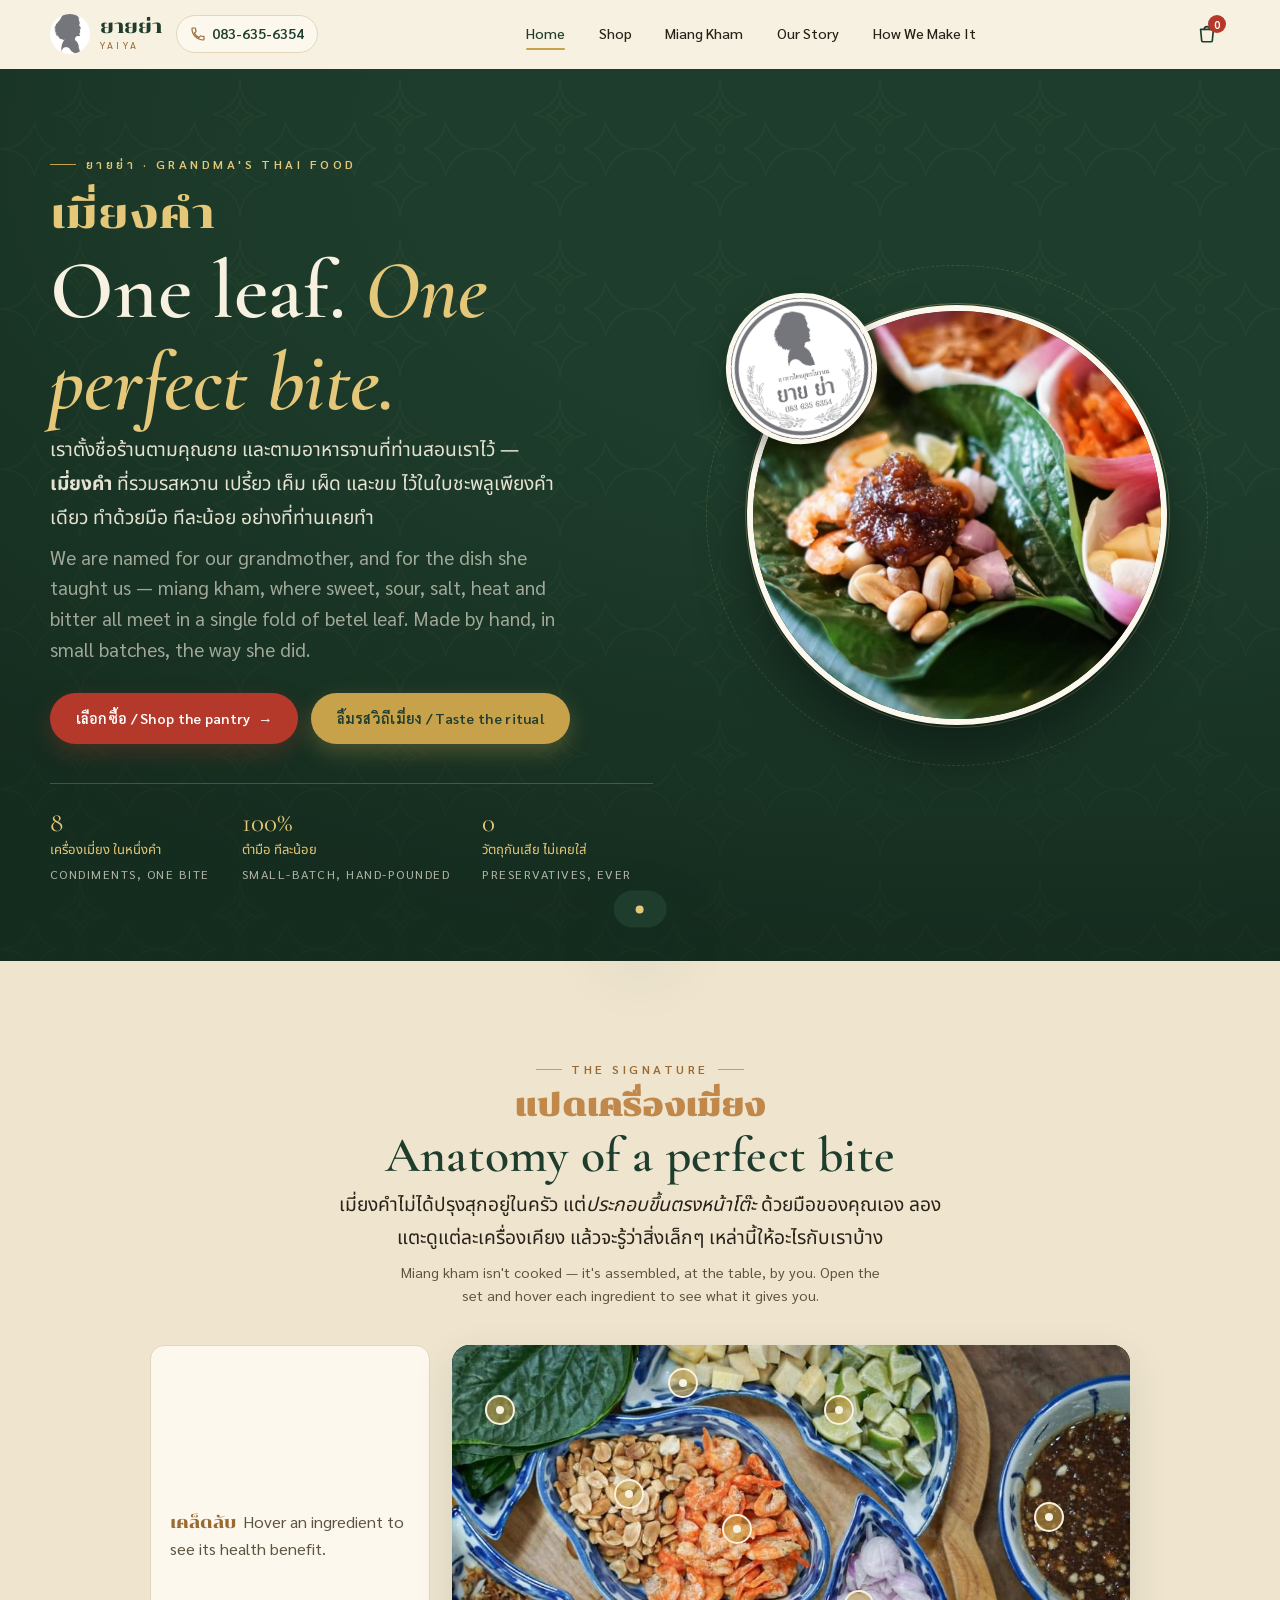
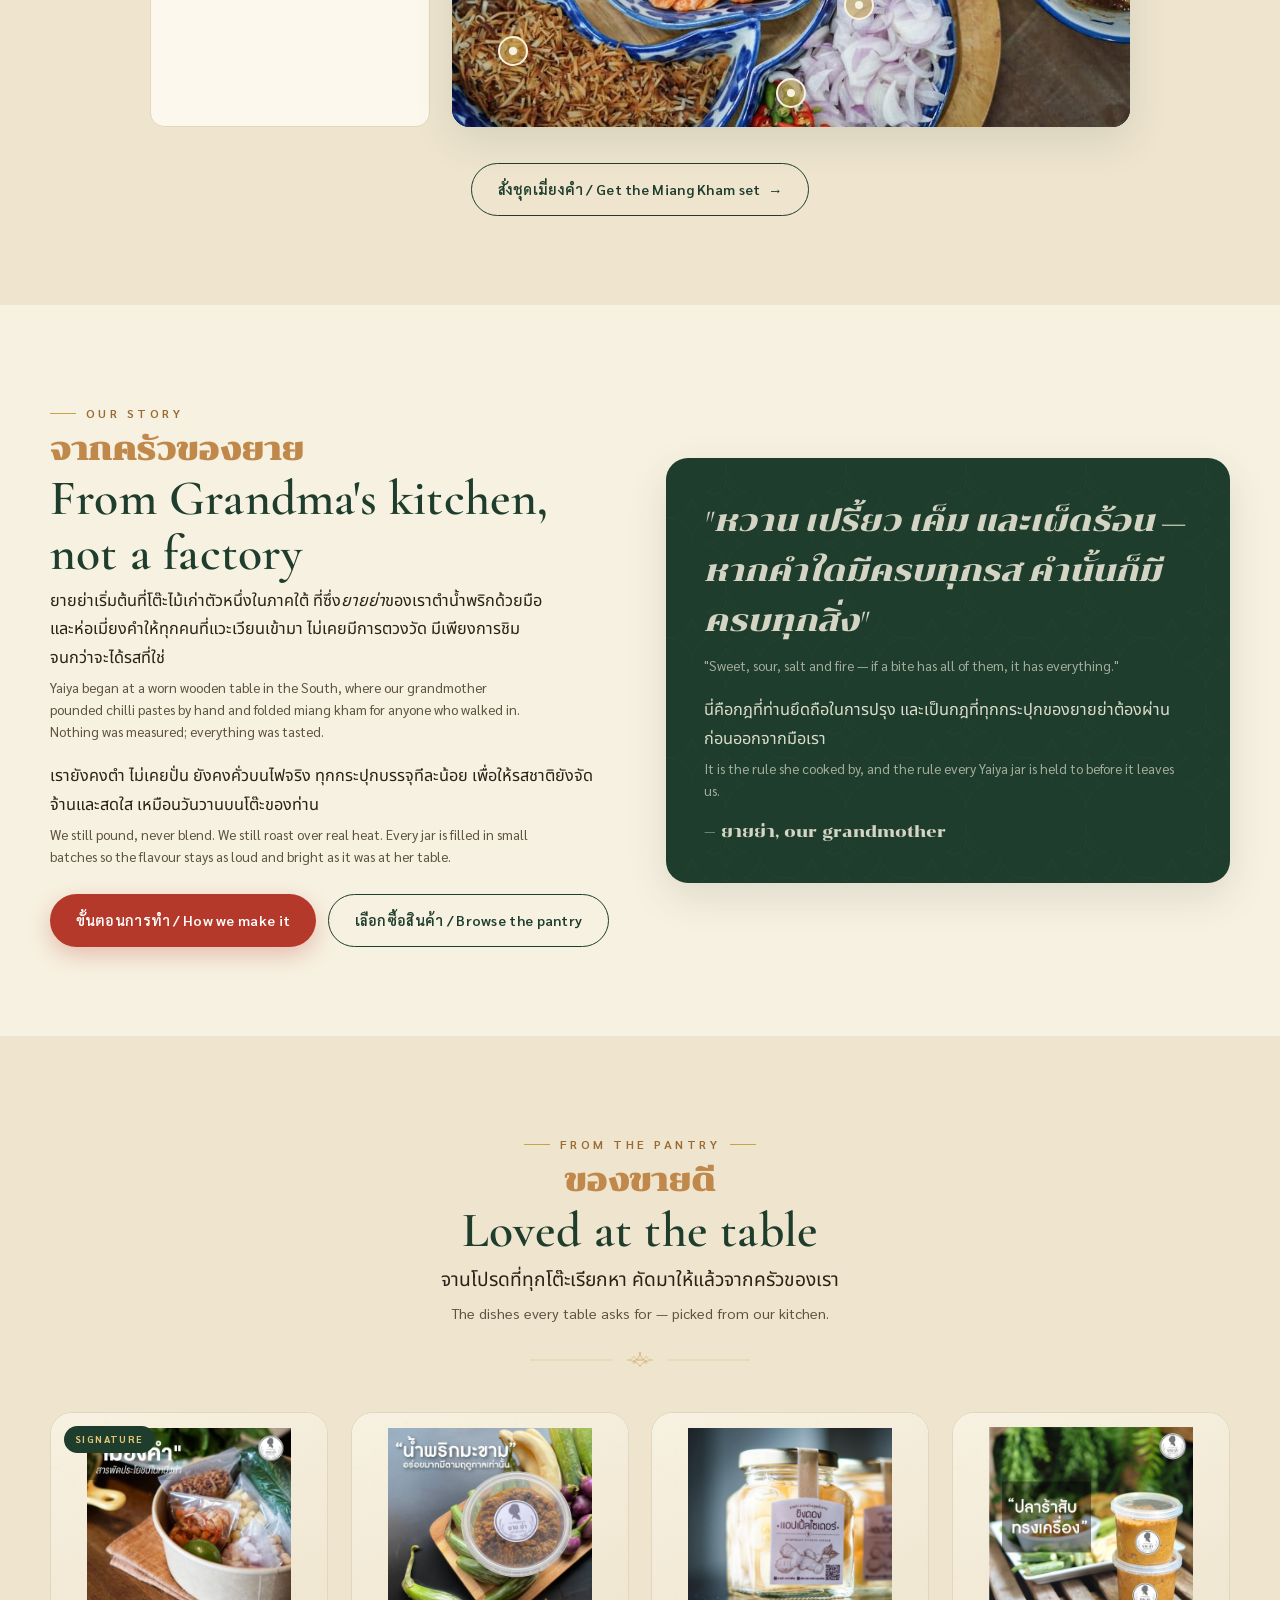
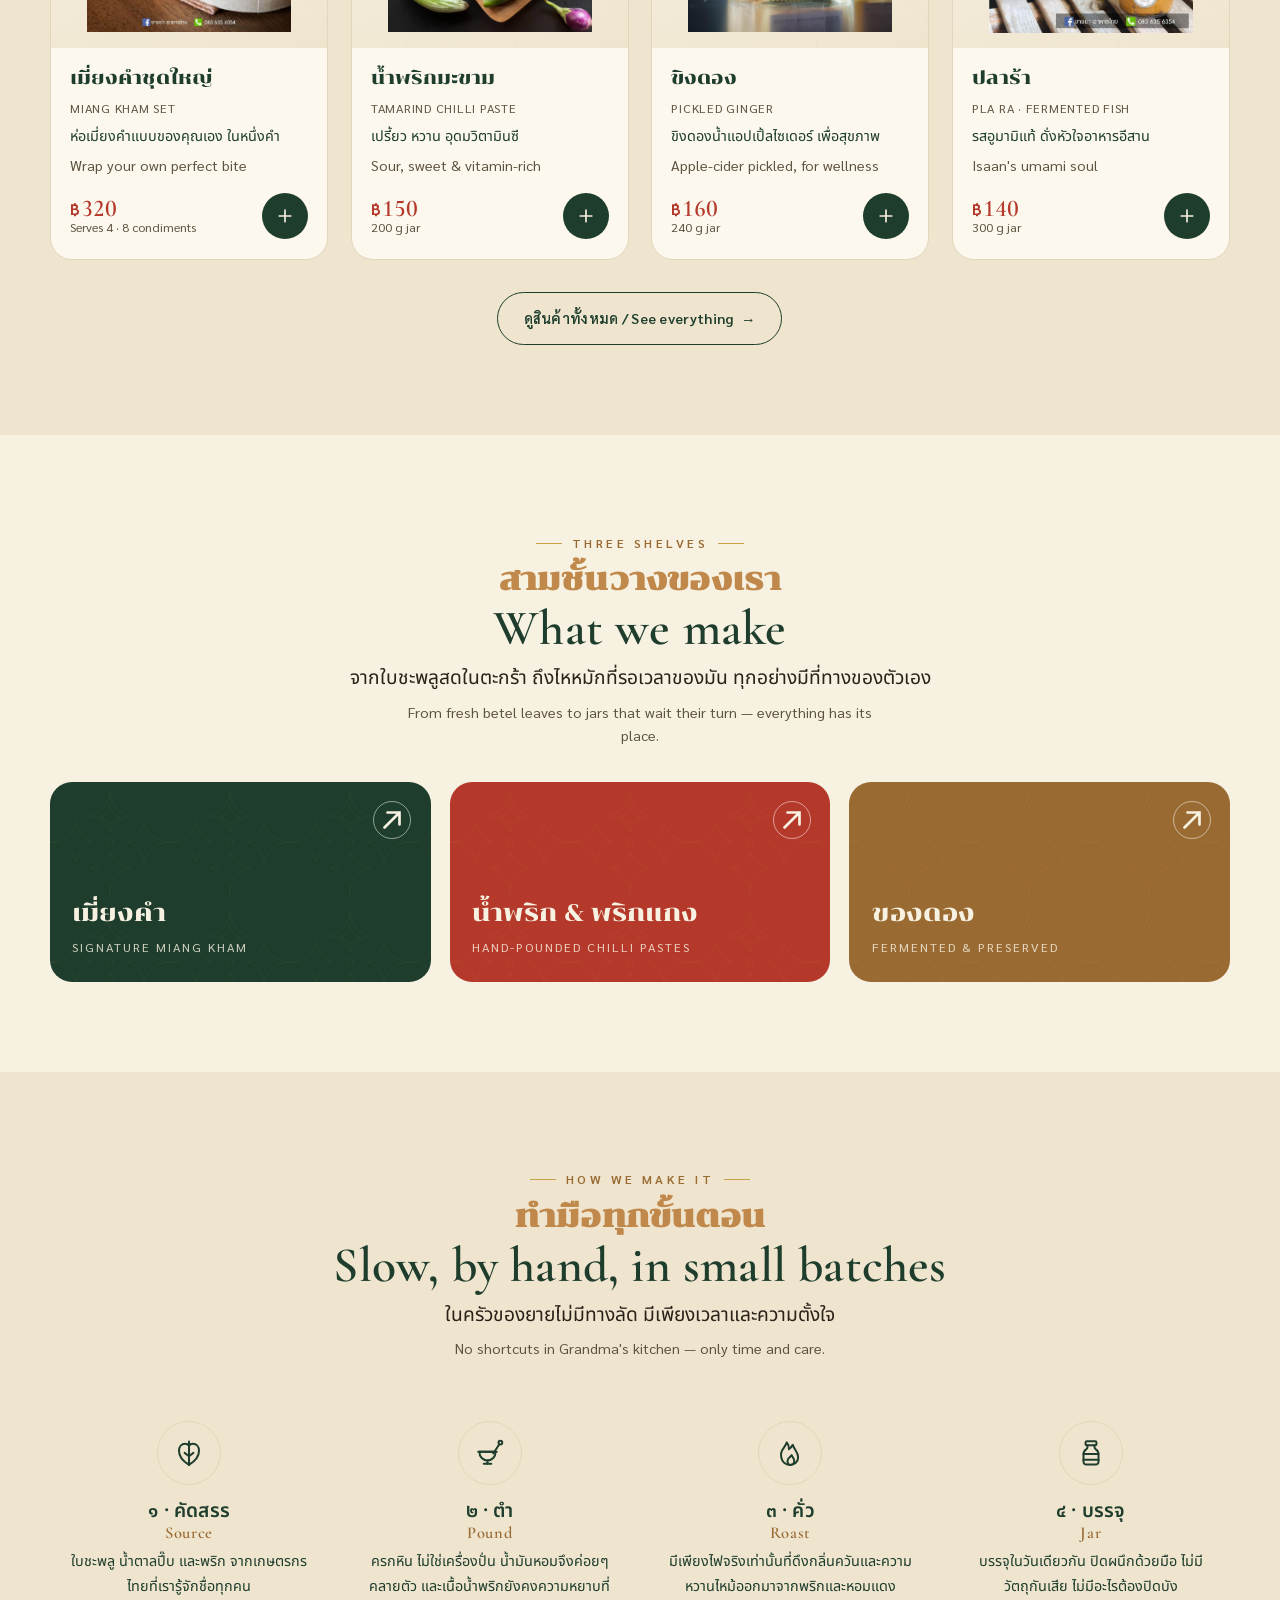
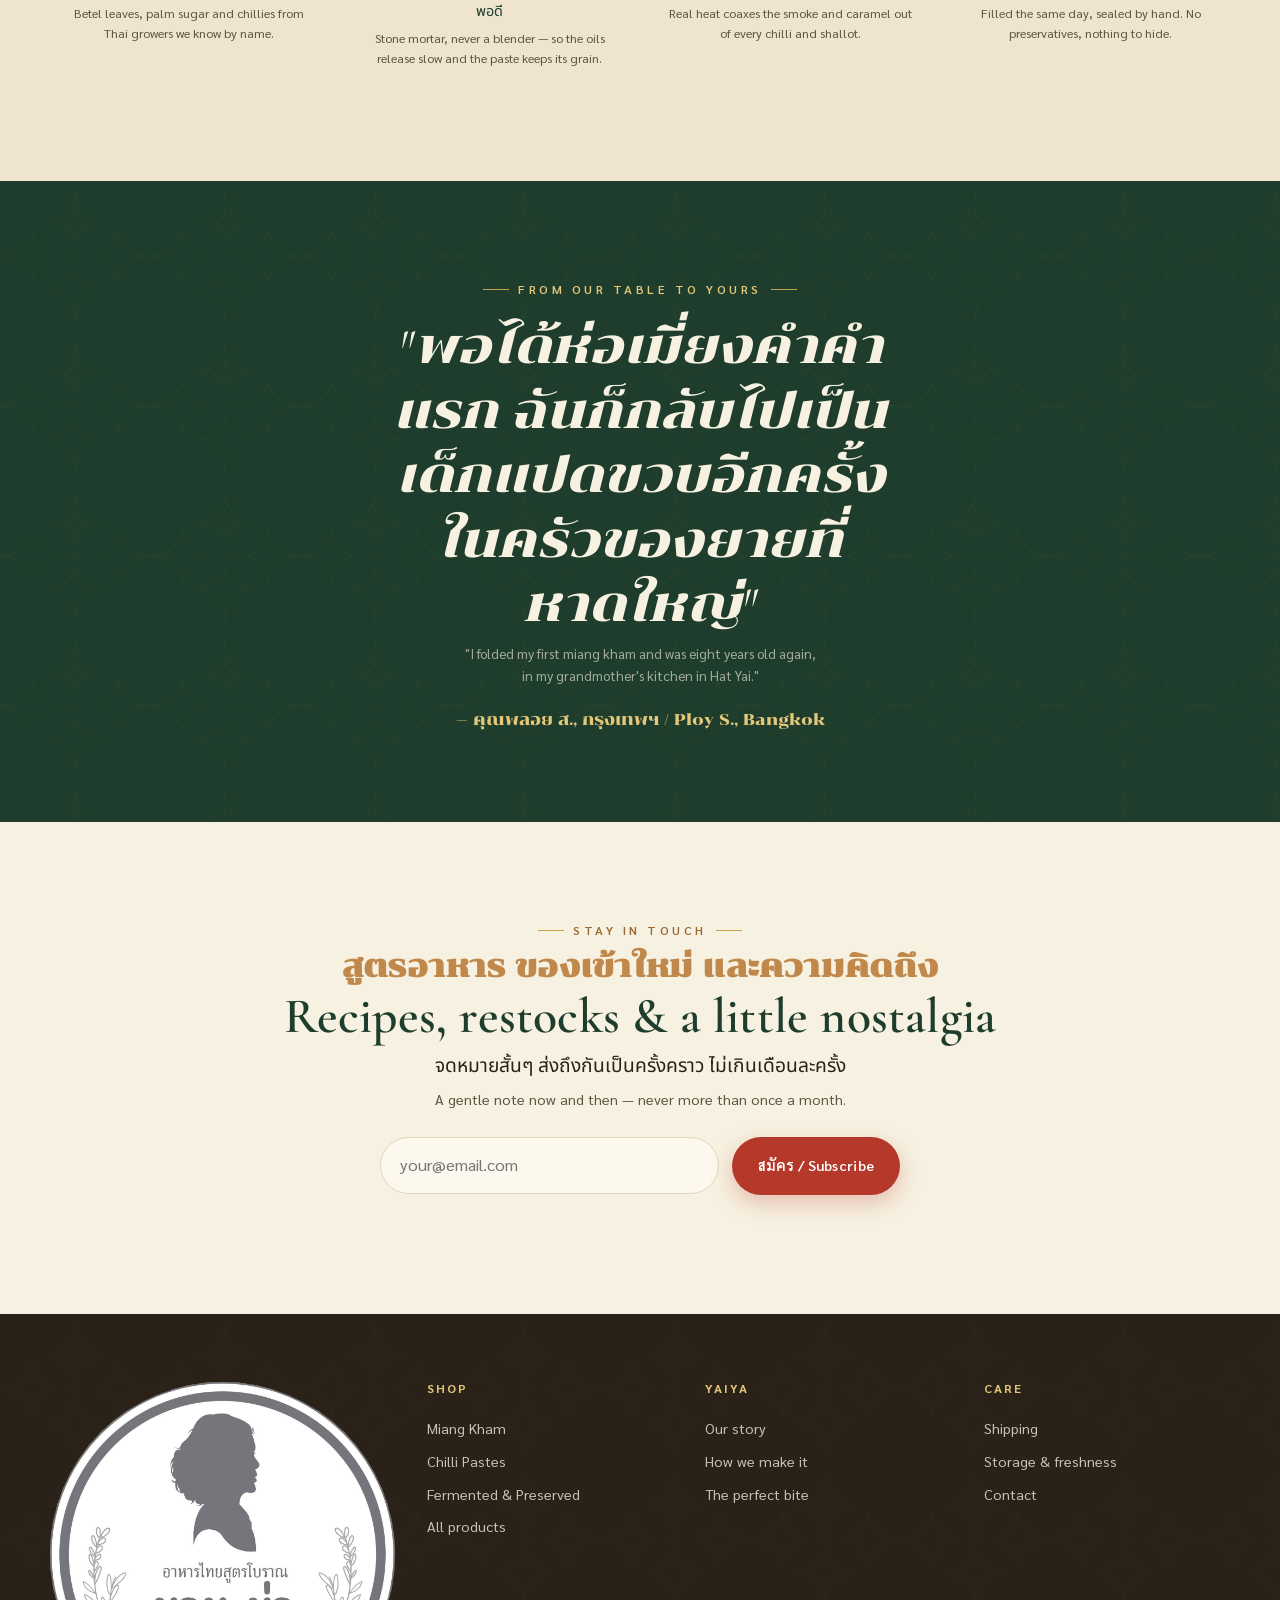
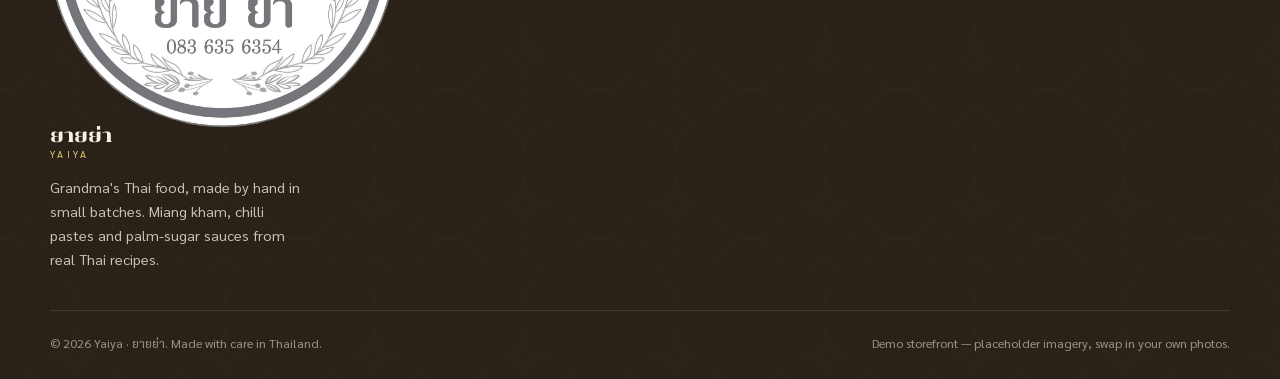
==== commit 6b93a9bf: "Homepage: nav phone number, Thai-first bilingual copy, mobile product carousel, clearer process icon" ====
--- a/index.html
+++ b/index.html
@@ -14,10 +14,16 @@
 <body>
   <header class="site-header">
     <div class="wrap nav-bar">
-      <a class="brand" href="index.html" aria-label="Yaiya home">
-        <span class="mark"><img src="assets/img/Yaiya_mark.png" alt="" width="40" height="40" /></span>
-        <span class="brand-name"><span class="th">ยายย่า</span><span class="en">Yaiya</span></span>
-      </a>
+      <div class="brand-cluster">
+        <a class="brand" href="index.html" aria-label="Yaiya home">
+          <span class="mark"><img src="assets/img/Yaiya_mark.png" alt="" width="40" height="40" /></span>
+          <span class="brand-name"><span class="th">ยายย่า</span><span class="en">Yaiya</span></span>
+        </a>
+        <a class="nav-phone" href="tel:+66836356354" aria-label="โทรหาเรา / Call us on 083-635-6354">
+          <svg viewBox="0 0 24 24" fill="none" stroke="currentColor" stroke-width="1.8" stroke-linecap="round" stroke-linejoin="round" aria-hidden="true"><path d="M6.6 10.8a15.1 15.1 0 0 0 6.6 6.6l2.2-2.2c.3-.3.7-.4 1-.2 1.1.4 2.4.6 3.6.6.6 0 1 .4 1 1V20c0 .6-.4 1-1 1A17 17 0 0 1 3 4c0-.6.4-1 1-1h3.4c.6 0 1 .4 1 1 0 1.2.2 2.5.6 3.6.1.3 0 .7-.2 1l-2.2 2.2Z"/></svg>
+          <span>083-635-6354</span>
+        </a>
+      </div>
       <nav class="nav" data-nav aria-label="Primary">
         <a href="index.html" aria-current="page">Home</a>
         <a href="shop.html">Shop</a>
@@ -44,15 +50,16 @@
         <div class="hero-copy">
           <span class="eyebrow">ยายย่า · Grandma's Thai Food</span>
           <h1><span class="th">เมี่ยงคำ</span>One leaf. <em>One perfect bite.</em></h1>
-          <p>We are named for our grandmother, and for the dish she taught us — <strong>miang kham</strong>, where sweet, sour, salt, heat and bitter all meet in a single fold of betel leaf. Made by hand, in small batches, the way she did.</p>
+          <p class="bi-th">เราตั้งชื่อร้านตามคุณยาย และตามอาหารจานที่ท่านสอนเราไว้ — <strong>เมี่ยงคำ</strong> ที่รวมรสหวาน เปรี้ยว เค็ม เผ็ด และขม ไว้ในใบชะพลูเพียงคำเดียว ทำด้วยมือ ทีละน้อย อย่างที่ท่านเคยทำ</p>
+          <p class="bi-en">We are named for our grandmother, and for the dish she taught us — miang kham, where sweet, sour, salt, heat and bitter all meet in a single fold of betel leaf. Made by hand, in small batches, the way she did.</p>
           <div class="hero-cta">
-            <a class="btn btn-primary" href="shop.html">Shop the pantry <span class="arrow">→</span></a>
-            <a class="btn btn-gold" href="#anatomy">Taste the ritual</a>
+            <a class="btn btn-primary" href="shop.html">เลือกซื้อ / Shop the pantry <span class="arrow">→</span></a>
+            <a class="btn btn-gold" href="#anatomy">ลิ้มรสวิถีเมี่ยง / Taste the ritual</a>
           </div>
           <div class="hero-stats">
-            <div><div class="s-num">8</div><div class="s-label">condiments, one bite</div></div>
-            <div><div class="s-num">100%</div><div class="s-label">small-batch, hand-pounded</div></div>
-            <div><div class="s-num">0</div><div class="s-label">preservatives, ever</div></div>
+            <div><div class="s-num">8</div><div class="s-label"><span class="th">เครื่องเมี่ยง ในหนึ่งคำ</span>condiments, one bite</div></div>
+            <div><div class="s-num">100%</div><div class="s-label"><span class="th">ตำมือ ทีละน้อย</span>small-batch, hand-pounded</div></div>
+            <div><div class="s-num">0</div><div class="s-label"><span class="th">วัตถุกันเสีย ไม่เคยใส่</span>preservatives, ever</div></div>
           </div>
         </div>
         <div class="hero-art">
@@ -72,7 +79,8 @@
         <div class="center" style="margin-bottom:2.4rem">
           <span class="eyebrow">The signature</span>
           <h2 class="section-title"><span class="th">แปดเครื่องเมี่ยง</span>Anatomy of a perfect bite</h2>
-          <p class="lede">Miang kham isn't cooked — it's <em>assembled</em>, at the table, by you. Open the set and hover each ingredient to see what it gives you.</p>
+          <p class="lede bi-th">เมี่ยงคำไม่ได้ปรุงสุกอยู่ในครัว แต่<em>ประกอบขึ้นตรงหน้าโต๊ะ</em> ด้วยมือของคุณเอง ลองแตะดูแต่ละเครื่องเคียง แล้วจะรู้ว่าสิ่งเล็กๆ เหล่านี้ให้อะไรกับเราบ้าง</p>
+          <p class="lede bi-en">Miang kham isn't cooked — it's assembled, at the table, by you. Open the set and hover each ingredient to see what it gives you.</p>
         </div>
         <div class="mk-anatomy" id="mk-anatomy">
           <div class="mk-readout" id="mk-anatomy-readout" aria-live="polite">
@@ -85,7 +93,7 @@
           </div>
         </div>
         <div class="center" style="margin-top:2.2rem">
-          <a class="btn btn-ghost" href="product.html?id=miang-kham-set">Get the Miang Kham set <span class="arrow">→</span></a>
+          <a class="btn btn-ghost" href="product.html?id=miang-kham-set">สั่งชุดเมี่ยงคำ / Get the Miang Kham set <span class="arrow">→</span></a>
         </div>
       </div>
     </section>
@@ -96,16 +104,20 @@
         <div data-reveal>
           <span class="eyebrow">Our story</span>
           <h2 class="section-title"><span class="th">จากครัวของยาย</span>From Grandma's kitchen, not a factory</h2>
-          <p class="lede" style="font-size:var(--t-base)">Yaiya began at a worn wooden table in the South, where our grandmother — <em>ยายย่า</em> — pounded chilli pastes by hand and folded miang kham for anyone who walked in. Nothing was measured; everything was tasted.</p>
-          <p style="color:var(--muted);margin-top:1rem">We still pound, never blend. We still roast over real heat. Every jar is filled in small batches so the flavour stays as loud and bright as it was at her table.</p>
+          <p class="lede bi-th" style="font-size:var(--t-base)">ยายย่าเริ่มต้นที่โต๊ะไม้เก่าตัวหนึ่งในภาคใต้ ที่ซึ่ง<em>ยายย่า</em>ของเราตำน้ำพริกด้วยมือ และห่อเมี่ยงคำให้ทุกคนที่แวะเวียนเข้ามา ไม่เคยมีการตวงวัด มีเพียงการชิมจนกว่าจะได้รสที่ใช่</p>
+          <p class="bi-en">Yaiya began at a worn wooden table in the South, where our grandmother pounded chilli pastes by hand and folded miang kham for anyone who walked in. Nothing was measured; everything was tasted.</p>
+          <p class="bi-th" style="margin-top:1.2rem">เรายังคงตำ ไม่เคยปั่น ยังคงคั่วบนไฟจริง ทุกกระปุกบรรจุทีละน้อย เพื่อให้รสชาติยังจัดจ้านและสดใส เหมือนวันวานบนโต๊ะของท่าน</p>
+          <p class="bi-en">We still pound, never blend. We still roast over real heat. Every jar is filled in small batches so the flavour stays as loud and bright as it was at her table.</p>
           <div style="display:flex;gap:0.8rem;margin-top:1.6rem;flex-wrap:wrap">
-            <a class="btn btn-primary" href="#process">How we make it</a>
-            <a class="btn btn-ghost" href="shop.html">Browse the pantry</a>
+            <a class="btn btn-primary" href="#process">ขั้นตอนการทำ / How we make it</a>
+            <a class="btn btn-ghost" href="shop.html">เลือกซื้อสินค้า / Browse the pantry</a>
           </div>
         </div>
         <div class="story-card" data-reveal data-reveal-delay="120">
-          <p class="story-quote">"Sweet, sour, salt and fire — if a bite has all of them, it has everything."</p>
-          <p style="margin-top:1.2rem">It is the rule she cooked by, and the rule every Yaiya jar is held to before it leaves us.</p>
+          <p class="story-quote">"หวาน เปรี้ยว เค็ม และเผ็ดร้อน — หากคำใดมีครบทุกรส คำนั้นก็มีครบทุกสิ่ง"</p>
+          <p class="bi-en" style="margin-top:0.5rem">"Sweet, sour, salt and fire — if a bite has all of them, it has everything."</p>
+          <p class="bi-th" style="margin-top:1.2rem">นี่คือกฎที่ท่านยึดถือในการปรุง และเป็นกฎที่ทุกกระปุกของยายย่าต้องผ่าน ก่อนออกจากมือเรา</p>
+          <p class="bi-en">It is the rule she cooked by, and the rule every Yaiya jar is held to before it leaves us.</p>
           <p class="story-sign">— ยายย่า, our grandmother</p>
         </div>
       </div>
@@ -117,11 +129,14 @@
         <div class="center" style="margin-bottom:2.4rem">
           <span class="eyebrow">From the pantry</span>
           <h2 class="section-title"><span class="th">ของขายดี</span>Loved at the table</h2>
+          <p class="lede bi-th">จานโปรดที่ทุกโต๊ะเรียกหา คัดมาให้แล้วจากครัวของเรา</p>
+          <p class="lede bi-en">The dishes every table asks for — picked from our kitchen.</p>
           <img class="divider-art" src="assets/img/divider.svg" alt="" />
         </div>
-        <div class="product-grid" id="featured-grid"></div>
-        <div class="center" style="margin-top:2.4rem">
-          <a class="btn btn-ghost" href="shop.html">See everything <span class="arrow">→</span></a>
+        <div class="product-grid rail" id="featured-grid"></div>
+        <div class="rail-dots" id="featured-dots" aria-hidden="true"></div>
+        <div class="center" style="margin-top:2rem">
+          <a class="btn btn-ghost" href="shop.html">ดูสินค้าทั้งหมด / See everything <span class="arrow">→</span></a>
         </div>
       </div>
     </section>
@@ -131,7 +146,9 @@
       <div class="wrap">
         <div class="center" style="margin-bottom:2.2rem">
           <span class="eyebrow">Three shelves</span>
-          <h2 class="section-title">What we make</h2>
+          <h2 class="section-title"><span class="th">สามชั้นวางของเรา</span>What we make</h2>
+          <p class="lede bi-th">จากใบชะพลูสดในตะกร้า ถึงไหหมักที่รอเวลาของมัน ทุกอย่างมีที่ทางของตัวเอง</p>
+          <p class="lede bi-en">From fresh betel leaves to jars that wait their turn — everything has its place.</p>
         </div>
         <div class="cat-grid">
           <a class="cat-card" href="shop.html#signature" data-reveal>
@@ -156,27 +173,37 @@
         <div class="center" style="margin-bottom:2.4rem">
           <span class="eyebrow">How we make it</span>
           <h2 class="section-title"><span class="th">ทำมือทุกขั้นตอน</span>Slow, by hand, in small batches</h2>
+          <p class="lede bi-th">ในครัวของยายไม่มีทางลัด มีเพียงเวลาและความตั้งใจ</p>
+          <p class="lede bi-en">No shortcuts in Grandma's kitchen — only time and care.</p>
         </div>
         <div class="process-grid">
           <div class="process-step" data-reveal>
-            <div class="ico"><svg viewBox="0 0 24 24" fill="none" stroke="currentColor" stroke-width="1.6" stroke-linecap="round" stroke-linejoin="round"><path d="M12 3c3 4 5 7 5 10a5 5 0 0 1-10 0c0-3 2-6 5-10Z"/><path d="M9 14c.5 1.5 1.5 2.3 3 2.5"/></svg></div>
-            <h4>1 · Source</h4>
-            <p>Betel leaves, palm sugar and chillies from Thai growers we know by name.</p>
+            <!-- betel leaf: heart-shaped blade with stem and midrib -->
+            <div class="ico"><svg viewBox="0 0 24 24" fill="none" stroke="currentColor" stroke-width="1.6" stroke-linecap="round" stroke-linejoin="round"><path d="M12 21.5c-5.2-3.2-8-7.2-8-11.1C4 6.9 6.1 4.6 8.9 4.6c1.3 0 2.4.6 3.1 1.6.7-1 1.8-1.6 3.1-1.6 2.8 0 4.9 2.3 4.9 5.8 0 3.9-2.8 7.9-8 11.1Z"/><path d="M12 21.5V2.8"/><path d="m12 14.6-3.5-2.7M12 14.6l3.5-2.7"/></svg></div>
+            <h4>๑ · คัดสรร <span class="step-en">Source</span></h4>
+            <p class="bi-th">ใบชะพลู น้ำตาลปี๊บ และพริก จากเกษตรกรไทยที่เรารู้จักชื่อทุกคน</p>
+            <p class="bi-en">Betel leaves, palm sugar and chillies from Thai growers we know by name.</p>
           </div>
           <div class="process-step" data-reveal data-reveal-delay="100">
-            <div class="ico"><svg viewBox="0 0 24 24" fill="none" stroke="currentColor" stroke-width="1.6" stroke-linecap="round" stroke-linejoin="round"><path d="M5 21h14"/><path d="M7 21V9l5-5 5 5v12"/><path d="M10 13h4"/></svg></div>
-            <h4>2 · Pound</h4>
-            <p>Stone mortar, never a blender — so the oils release slow and the paste keeps its grain.</p>
+            <!-- stone mortar with pestle resting inside -->
+            <div class="ico"><svg viewBox="0 0 24 24" fill="none" stroke="currentColor" stroke-width="1.6" stroke-linecap="round" stroke-linejoin="round"><path d="M3.5 11h13c0 4.1-2.9 7-6.5 7s-6.5-2.9-6.5-7Z"/><path d="M2.6 11h14.8"/><path d="M10 18v2.6"/><path d="M7 20.6h6"/><path d="m14.6 12.4 4.7-7.2"/><circle cx="20.3" cy="3.6" r="1.5"/></svg></div>
+            <h4>๒ · ตำ <span class="step-en">Pound</span></h4>
+            <p class="bi-th">ครกหิน ไม่ใช่เครื่องปั่น น้ำมันหอมจึงค่อยๆ คลายตัว และเนื้อน้ำพริกยังคงความหยาบที่พอดี</p>
+            <p class="bi-en">Stone mortar, never a blender — so the oils release slow and the paste keeps its grain.</p>
           </div>
           <div class="process-step" data-reveal data-reveal-delay="200">
-            <div class="ico"><svg viewBox="0 0 24 24" fill="none" stroke="currentColor" stroke-width="1.6" stroke-linecap="round" stroke-linejoin="round"><path d="M12 2c1.5 3 4 4.5 4 7.5A4 4 0 0 1 8 9.5C8 6.5 10.5 5 12 2Z"/><path d="M5 14c0 4 3 7 7 7s7-3 7-7"/></svg></div>
-            <h4>3 · Roast</h4>
-            <p>Real heat coaxes the smoke and caramel out of every chilli and shallot.</p>
+            <!-- open flame, outer and inner tongue -->
+            <div class="ico"><svg viewBox="0 0 24 24" fill="none" stroke="currentColor" stroke-width="1.6" stroke-linecap="round" stroke-linejoin="round"><path d="M12 21.5c3.6 0 6.5-2.7 6.5-6.1 0-4-2.9-5.9-4.3-9.9-1.1 1.9-2 2.7-3.1 3.4.1-1.9-.2-3.7-1.7-5.4-.9 3-2.9 4.7-4 7a7.7 7.7 0 0 0-.4 4.9c.6 3.4 3.3 6.1 7 6.1Z"/><path d="M12 21.5c1.9 0 3.4-1.4 3.4-3.2 0-1.9-1.4-2.9-2.1-4.6-.9 1.2-1.7 1.7-2.4 2.5-.6.8-.9 1.6-.9 2.4 0 1.6 1.2 2.9 2 2.9Z"/></svg></div>
+            <h4>๓ · คั่ว <span class="step-en">Roast</span></h4>
+            <p class="bi-th">มีเพียงไฟจริงเท่านั้นที่ดึงกลิ่นควันและความหวานไหม้ออกมาจากพริกและหอมแดง</p>
+            <p class="bi-en">Real heat coaxes the smoke and caramel out of every chilli and shallot.</p>
           </div>
           <div class="process-step" data-reveal data-reveal-delay="300">
-            <div class="ico"><svg viewBox="0 0 24 24" fill="none" stroke="currentColor" stroke-width="1.6" stroke-linecap="round" stroke-linejoin="round"><rect x="6" y="9" width="12" height="11" rx="2"/><path d="M9 9V6a3 3 0 0 1 6 0v3"/><path d="M12 13v3"/></svg></div>
-            <h4>4 · Jar</h4>
-            <p>Filled the same day, sealed by hand. No preservatives, nothing to hide.</p>
+            <!-- lidded glass jar with label band -->
+            <div class="ico"><svg viewBox="0 0 24 24" fill="none" stroke="currentColor" stroke-width="1.6" stroke-linecap="round" stroke-linejoin="round"><rect x="7.6" y="2.6" width="8.8" height="3.2" rx="1.1"/><path d="M9.2 5.8v1.3c0 .8-.4 1.5-1.1 2A4.7 4.7 0 0 0 6 13v6a2.2 2.2 0 0 0 2.2 2.2h7.6A2.2 2.2 0 0 0 18 19v-6c0-1.6-.8-3.1-2.1-3.9-.7-.5-1.1-1.2-1.1-2V5.8"/><path d="M6 12.8h12"/><path d="M6 17.4h12"/></svg></div>
+            <h4>๔ · บรรจุ <span class="step-en">Jar</span></h4>
+            <p class="bi-th">บรรจุในวันเดียวกัน ปิดผนึกด้วยมือ ไม่มีวัตถุกันเสีย ไม่มีอะไรต้องปิดบัง</p>
+            <p class="bi-en">Filled the same day, sealed by hand. No preservatives, nothing to hide.</p>
           </div>
         </div>
       </div>
@@ -186,8 +213,9 @@
     <section class="section feature-band">
       <div class="wrap center">
         <span class="eyebrow" style="color:var(--gold-soft)">From our table to yours</span>
-        <p class="quote-big" style="margin-top:1rem">"I folded my first miang kham and was eight years old again, in my grandmother's kitchen in Hat Yai."</p>
-        <p class="quote-author">— Ploy S., Bangkok</p>
+        <p class="quote-big" style="margin-top:1rem">"พอได้ห่อเมี่ยงคำคำแรก ฉันก็กลับไปเป็นเด็กแปดขวบอีกครั้ง ในครัวของยายที่หาดใหญ่"</p>
+        <p class="bi-en" style="max-width:44ch;margin-inline:auto">"I folded my first miang kham and was eight years old again, in my grandmother's kitchen in Hat Yai."</p>
+        <p class="quote-author">— คุณพลอย ส., กรุงเทพฯ / Ploy S., Bangkok</p>
       </div>
     </section>
 
@@ -195,11 +223,12 @@
     <section class="section center">
       <div class="wrap">
         <span class="eyebrow">Stay in touch</span>
-        <h2 class="section-title">Recipes, restocks & a little nostalgia</h2>
-        <p class="lede" style="margin-inline:auto">A gentle note now and then — never more than once a month.</p>
+        <h2 class="section-title"><span class="th">สูตรอาหาร ของเข้าใหม่ และความคิดถึง</span>Recipes, restocks &amp; a little nostalgia</h2>
+        <p class="lede bi-th" style="margin-inline:auto">จดหมายสั้นๆ ส่งถึงกันเป็นครั้งคราว ไม่เกินเดือนละครั้ง</p>
+        <p class="lede bi-en" style="margin-inline:auto">A gentle note now and then — never more than once a month.</p>
         <form class="newsletter" id="news-form" novalidate>
           <input type="email" name="email" placeholder="your@email.com" aria-label="Email address" required />
-          <button class="btn btn-primary" type="submit">Subscribe</button>
+          <button class="btn btn-primary" type="submit">สมัคร / Subscribe</button>
         </form>
         <p id="news-msg" style="font-size:var(--t-sm);color:var(--betel-700);margin-top:0.8rem;min-height:1.2em" role="status"></p>
       </div>
@@ -273,6 +302,21 @@
         </article>`;
       }).join("");
 
+      // Featured rail: on mobile the grid becomes a horizontal snap carousel — keep the dot
+      // indicators in step with however far it's been scrolled. (Dots are CSS-hidden on desktop.)
+      (function () {
+        const dots = document.getElementById("featured-dots");
+        const cards = [...grid.children];
+        if (!dots || cards.length < 2) return;
+        dots.innerHTML = cards.map((_, i) => `<span class="rail-dot${i ? "" : " active"}"></span>`).join("");
+        const dotEls = [...dots.children];
+        grid.addEventListener("scroll", () => {
+          const i = Math.round(grid.scrollLeft / (grid.scrollWidth / cards.length));
+          const cur = Math.max(0, Math.min(i, cards.length - 1));
+          dotEls.forEach((d, n) => d.classList.toggle("active", n === cur));
+        }, { passive: true });
+      })();
+
       // Anatomy of a bite: hover an ingredient to see its Thai health benefit with English subtitle
       (function () {
         const ingredients = MIANG_KHAM_INTERACTIVE.ingredients;
--- a/assets/css/styles.css
+++ b/assets/css/styles.css
@@ -104,6 +104,17 @@
 .lede { color: var(--muted); max-width: 56ch; font-size: var(--t-lg); }
 .center .lede { margin-inline: auto; }
 
+/* Bilingual body copy: Thai leads, English follows beneath as a smaller subtitle.
+   Pair them as sibling <p class="bi-th"> + <p class="bi-en">. */
+.bi-th { font-family: "Noto Sans Thai", var(--f-body); color: var(--ink); line-height: 1.75; }
+.bi-en { font-size: 0.84em; color: var(--muted); line-height: 1.6; margin-top: 0.3rem; max-width: 60ch; }
+.center .bi-en { margin-inline: auto; }
+.lede.bi-en { font-size: var(--t-sm); }
+/* On the dark hero / story card / testimonial band the muted grey would disappear */
+.hero .bi-th { color: color-mix(in srgb, var(--rice) 92%, transparent); }
+.hero .bi-en, .story-card .bi-en, .feature-band .bi-en { color: color-mix(in srgb, var(--rice) 62%, transparent); }
+.story-card .bi-th { color: color-mix(in srgb, var(--rice) 88%, transparent); }
+
 .divider-art { width: 220px; height: 26px; margin: 1.4rem auto 0; opacity: 0.9; }
 
 /* ===================== buttons ===================== */
@@ -136,6 +147,14 @@
 }
 .site-header.scrolled { border-color: var(--line); box-shadow: var(--shadow-sm); background: color-mix(in srgb, var(--rice) 96%, transparent); }
 .nav-bar { display: flex; align-items: center; justify-content: space-between; gap: 1rem; padding: 0.7rem 0; min-height: 64px; }
+.brand-cluster { display: inline-flex; align-items: center; gap: 0.9rem; min-width: 0; }
+.nav-phone { display: inline-flex; align-items: center; gap: 0.4rem; padding: 0.4rem 0.8rem; border-radius: var(--r-pill);
+  border: 1px solid var(--line); background: var(--rice-card); color: var(--betel);
+  font-size: var(--t-sm); font-weight: 600; font-feature-settings: "lnum" 1, "tnum" 1; white-space: nowrap;
+  transition: border-color 0.2s, background 0.2s, transform 0.18s; }
+.nav-phone svg { width: 16px; height: 16px; color: var(--palm-deep); flex: none; }
+.nav-phone:hover { border-color: var(--gold); background: var(--rice-deep); }
+.nav-phone:active { transform: scale(0.97); }
 .brand { display: inline-flex; align-items: center; gap: 0.6rem; color: var(--betel); }
 .brand .mark { width: 40px; height: 40px; color: var(--betel); }
 .brand .mark img { width: 100%; height: 100%; object-fit: cover; border-radius: 50%; display: block; }
@@ -182,6 +201,8 @@
 .hero-stats { display: flex; gap: 2rem; margin-top: 2.4rem; padding-top: 1.6rem; border-top: 1px solid rgba(228, 199, 120, 0.25); }
 .hero-stats .s-num { font-family: var(--f-display); font-size: 1.7rem; color: var(--gold-soft); line-height: 1; }
 .hero-stats .s-label { font-size: var(--t-xs); letter-spacing: 0.12em; text-transform: uppercase; color: color-mix(in srgb, var(--rice) 70%, transparent); margin-top: 4px; }
+.hero-stats .s-label .th { display: block; font-family: "Noto Sans Thai", var(--f-body); font-size: 0.82rem;
+  letter-spacing: 0; text-transform: none; color: var(--gold-soft); margin-bottom: 2px; }
 
 .hero-art { position: relative; display: grid; place-items: center; }
 .hero-art .leaf { width: min(92%, 420px); filter: drop-shadow(0 30px 50px rgba(0,0,0,0.35)); animation: sway 7s ease-in-out infinite; }
@@ -256,6 +277,12 @@
 .add-btn:active { transform: scale(0.9); }
 .add-btn svg { width: 20px; height: 20px; }
 
+/* Featured rail: a plain grid on desktop, a horizontal snap carousel on small screens
+   (see the max-width: 720px block for the carousel itself). Dots follow it there too. */
+.rail-dots { display: none; justify-content: center; gap: 0.45rem; margin-top: 1.1rem; }
+.rail-dot { width: 7px; height: 7px; border-radius: 50%; background: var(--line); transition: background 0.25s, transform 0.25s; }
+.rail-dot.active { background: var(--palm); transform: scale(1.35); }
+
 .heat { display: inline-flex; gap: 2px; align-items: center; }
 .heat .pip { width: 6px; height: 6px; border-radius: 50%; background: var(--line); }
 .heat .pip.on { background: var(--chili); }
@@ -277,8 +304,11 @@
 .process-step { text-align: center; padding: 1.4rem 1rem; }
 .process-step .ico { width: 64px; height: 64px; margin: 0 auto 1rem; border-radius: 50%; background: var(--rice-deep); display: grid; place-items: center; color: var(--betel); border: 1px solid var(--line); }
 .process-step .ico svg { width: 30px; height: 30px; }
-.process-step h4 { color: var(--betel); margin-bottom: 0.3rem; font-size: var(--t-lg); }
+.process-step h4 { color: var(--betel); margin-bottom: 0.4rem; font-size: var(--t-lg); font-family: "Noto Sans Thai", var(--f-body); font-weight: 600; }
+.process-step h4 .step-en { display: block; font-family: var(--f-display); font-size: 0.86em; font-weight: 600; color: var(--palm-deep); letter-spacing: 0.04em; margin-top: 2px; }
 .process-step p { font-size: var(--t-sm); color: var(--muted); }
+.process-step .bi-th { font-size: var(--t-sm); color: var(--betel); }
+.process-step .bi-en { font-size: var(--t-xs); }
 
 /* ===================== testimonial / newsletter ===================== */
 .feature-band { background: var(--betel); color: var(--rice); position: relative; overflow: hidden; }
@@ -367,6 +397,16 @@
 .fieldset-title { font-family: var(--f-display); color: var(--betel); font-size: var(--t-xl); margin: 1.6rem 0 1rem; padding-bottom: 0.5rem; border-bottom: 1px solid var(--line); }
 .fieldset-title:first-child { margin-top: 0; }
 .pay-note { font-size: var(--t-xs); color: var(--muted); background: var(--rice-deep); border-radius: var(--r-sm); padding: 0.8rem 1rem; margin-top: 0.5rem; }
+
+/* Progressive shipping-address reveal (zip → province → district → subdistrict → address) */
+.field.step-hidden { display: none; }
+
+/* PromptPay QR + bilingual payment warning */
+.promptpay-block { display: grid; justify-items: center; gap: 0.8rem; background: var(--rice-deep); border: 1px solid var(--line); border-radius: var(--r-md); padding: 1.2rem; margin-top: 0.8rem; text-align: center; }
+.promptpay-block[hidden] { display: none; }
+.promptpay-qr { width: min(220px, 60%); border-radius: var(--r-sm); box-shadow: var(--shadow-sm); }
+.promptpay-warning { font-size: var(--t-sm); color: var(--chili-deep); line-height: 1.6; margin: 0; }
+.promptpay-warning strong { color: var(--chili); }
 .order-line { display: flex; justify-content: space-between; gap: 1rem; padding: 0.5rem 0; font-size: var(--t-sm); }
 .order-line .q { color: var(--muted); }
 .confirm { text-align: center; max-width: 560px; margin: 0 auto; padding: 2rem 0; }
@@ -424,8 +464,30 @@
   .cat-grid { grid-template-columns: 1fr; }
   .newsletter { grid-template-columns: 1fr; }
   .field-row { grid-template-columns: 1fr; }
+
+  /* Featured products become a swipeable, edge-to-edge carousel instead of a tall stack.
+     Negative margins cancel .wrap's 1.2rem gutter so cards can peek in from both sides. */
+  .product-grid.rail {
+    display: flex; gap: 1rem;
+    overflow-x: auto; scroll-snap-type: x mandatory; -webkit-overflow-scrolling: touch;
+    scrollbar-width: none;
+    margin-inline: -1.2rem; padding: 0.3rem 1.2rem 0.6rem;
+  }
+  .product-grid.rail::-webkit-scrollbar { display: none; }
+  .product-grid.rail > .product-card { flex: 0 0 78%; max-width: 320px; scroll-snap-align: center; }
+  /* cards parked off to the right would otherwise sit at opacity:0 until swiped into view */
+  .product-grid.rail [data-reveal] { opacity: 1; transform: none; }
+  .rail-dots { display: flex; }
   .cart-row { grid-template-columns: 72px 1fr; }
   .cart-row .row-end { grid-column: 1 / -1; flex-direction: row; justify-items: stretch; }
+}
+
+/* Narrow phones: drop the wordmark text so the phone number itself still fits beside the logo */
+@media (max-width: 560px) {
+  .brand-cluster { gap: 0.5rem; }
+  .site-header .brand-name { display: none; }
+  .nav-phone { padding: 0.35rem 0.65rem; font-size: var(--t-xs); gap: 0.3rem; }
+  .nav-phone svg { width: 14px; height: 14px; }
 }
 
 @media (max-width: 460px) {
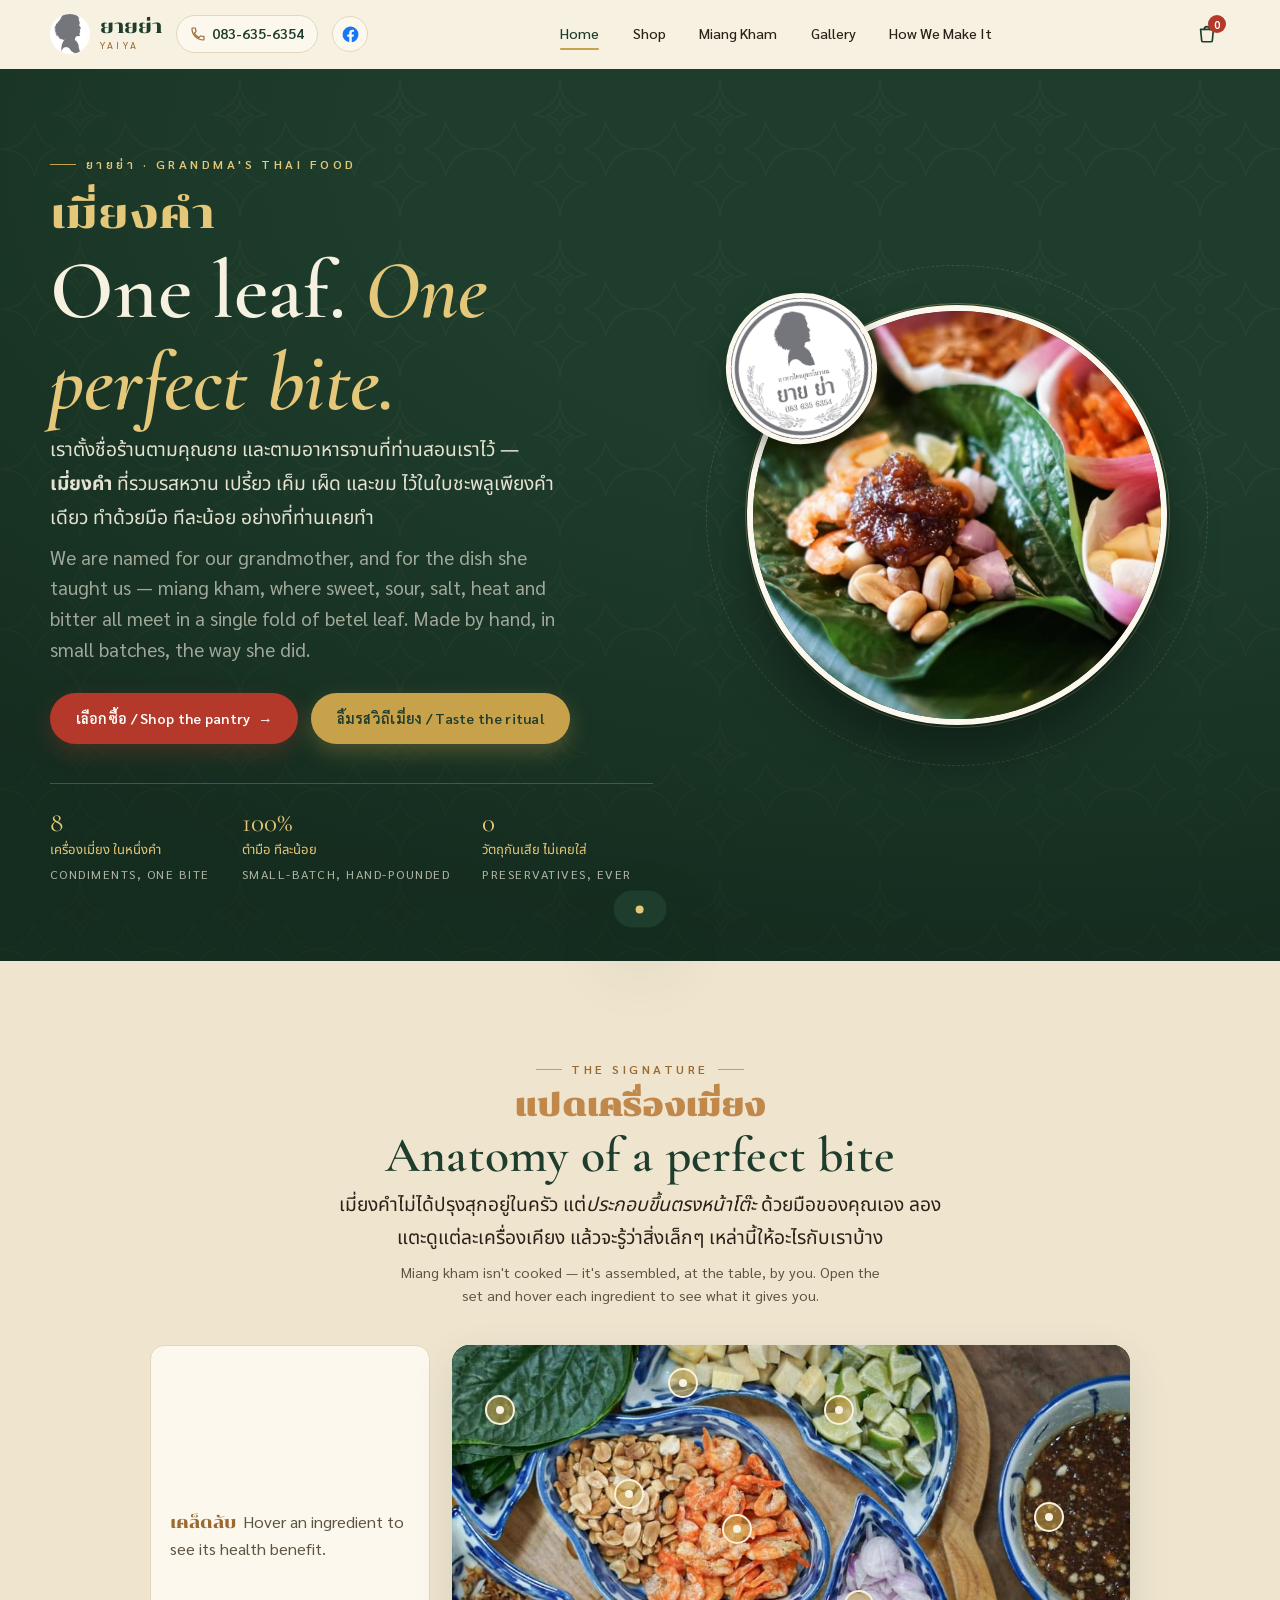
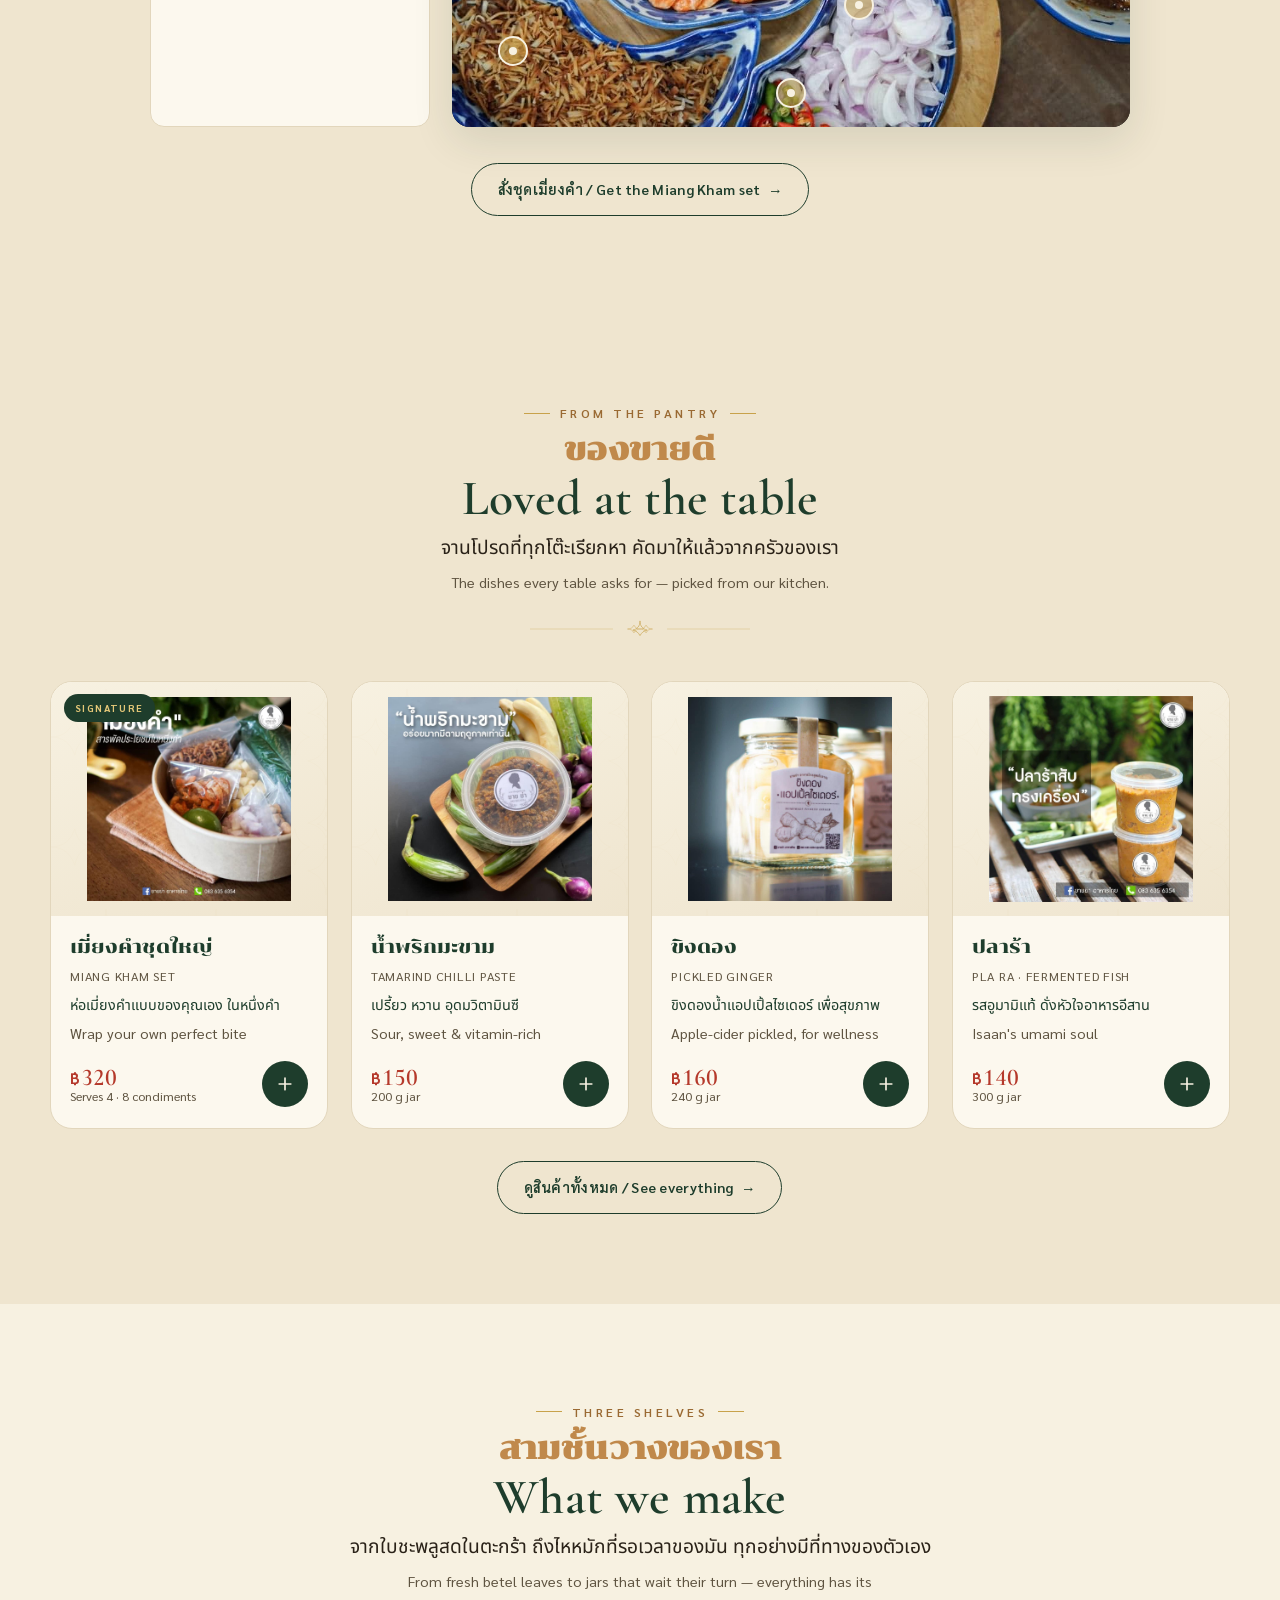
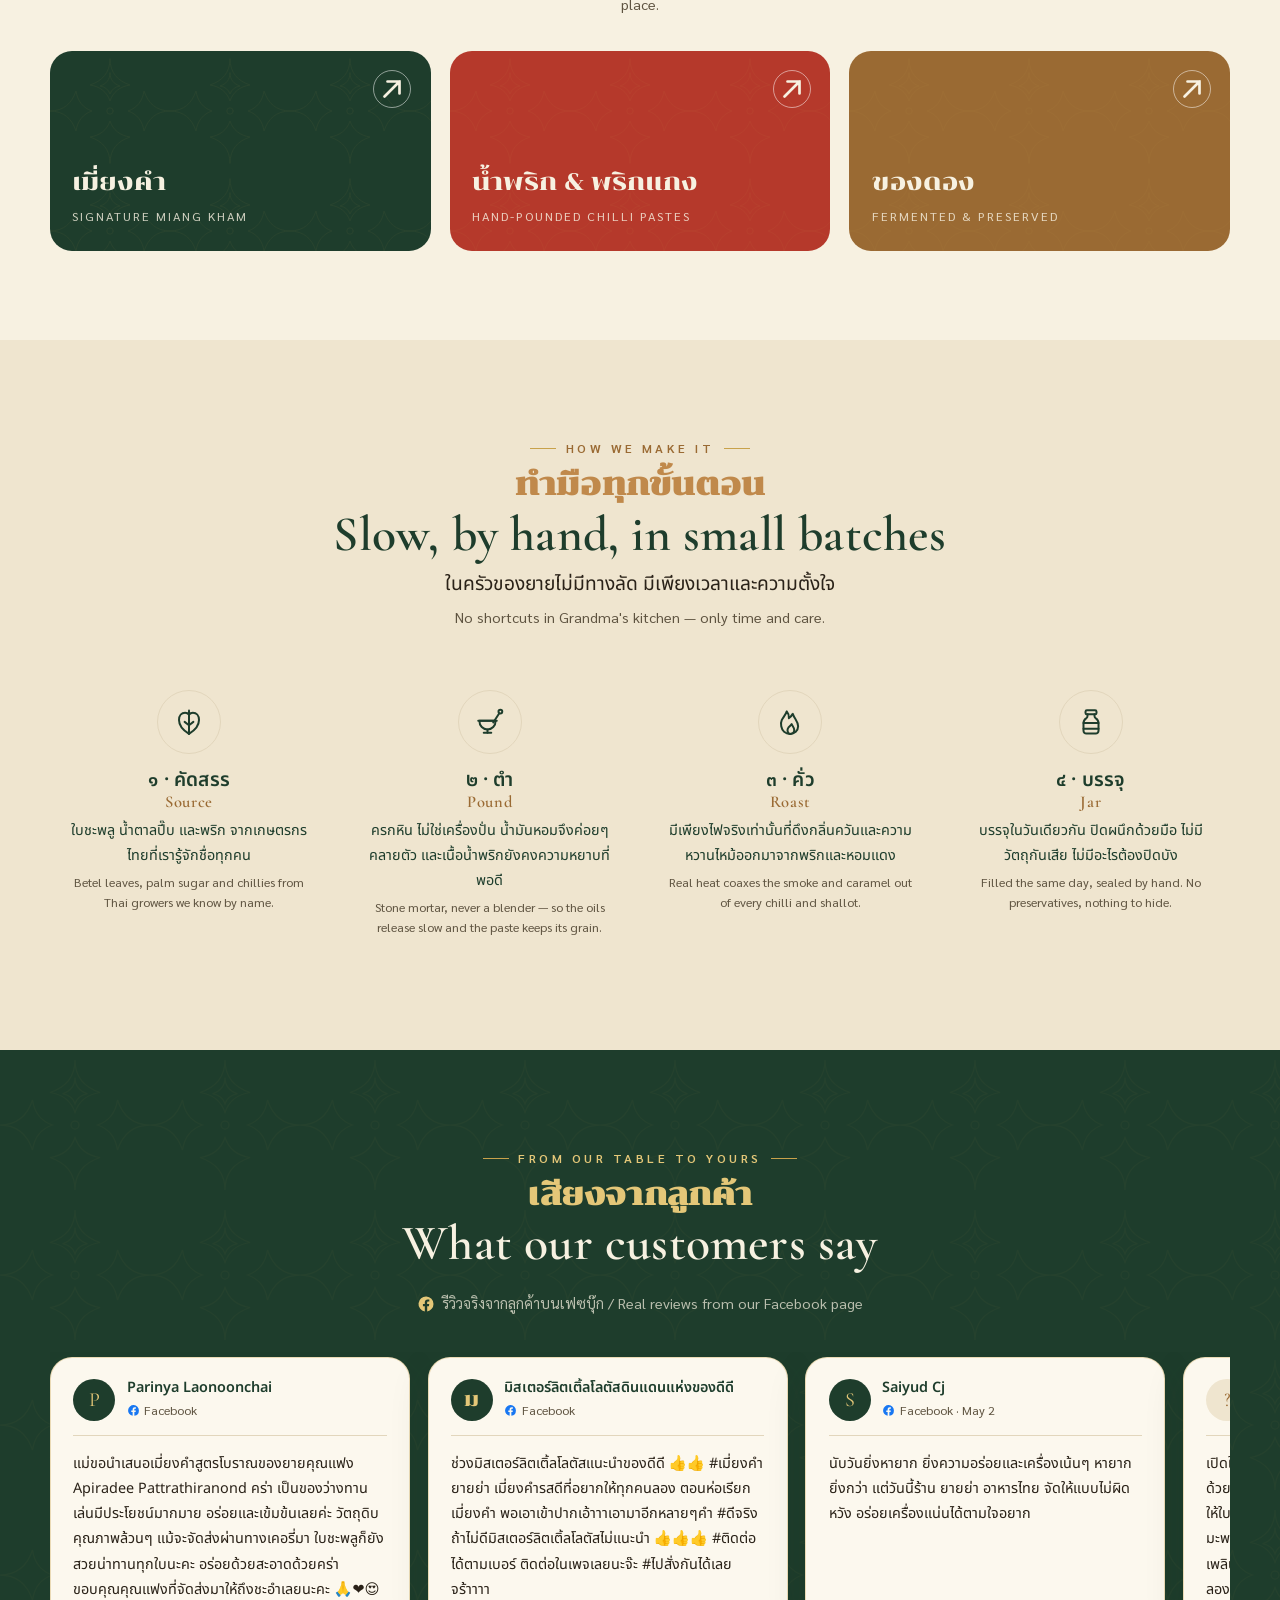
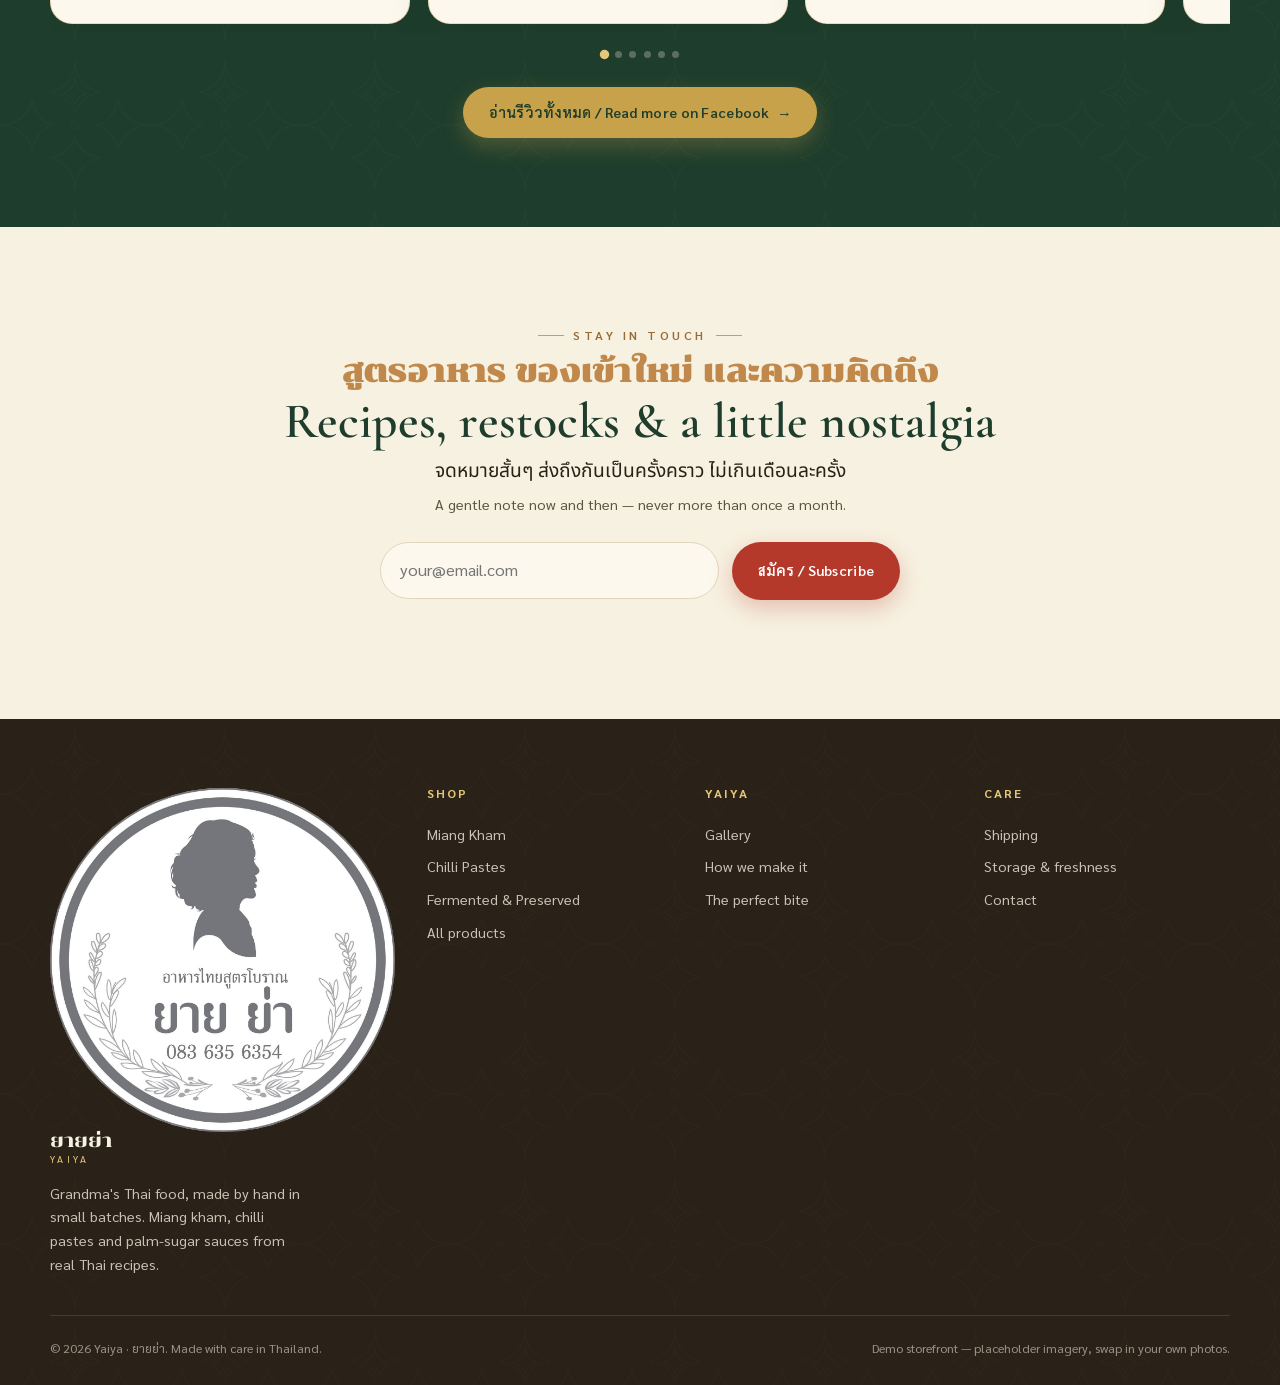
==== commit 68725c23: "Hide story section, add Facebook customer reviews slideshow, gallery page with lightbox, and FB/Gall" ====
--- a/index.html
+++ b/index.html
@@ -23,12 +23,15 @@
           <svg viewBox="0 0 24 24" fill="none" stroke="currentColor" stroke-width="1.8" stroke-linecap="round" stroke-linejoin="round" aria-hidden="true"><path d="M6.6 10.8a15.1 15.1 0 0 0 6.6 6.6l2.2-2.2c.3-.3.7-.4 1-.2 1.1.4 2.4.6 3.6.6.6 0 1 .4 1 1V20c0 .6-.4 1-1 1A17 17 0 0 1 3 4c0-.6.4-1 1-1h3.4c.6 0 1 .4 1 1 0 1.2.2 2.5.6 3.6.1.3 0 .7-.2 1l-2.2 2.2Z"/></svg>
           <span>083-635-6354</span>
         </a>
+        <a class="nav-social" href="https://www.facebook.com/YaiyaThaifood/" target="_blank" rel="noopener" aria-label="Yaiya on Facebook">
+          <svg viewBox="0 0 24 24" fill="currentColor" aria-hidden="true"><path d="M22 12a10 10 0 1 0-11.6 9.9v-7H7.9V12h2.5V9.8c0-2.5 1.5-3.9 3.8-3.9 1.1 0 2.2.2 2.2.2v2.5h-1.3c-1.2 0-1.6.8-1.6 1.6V12h2.8l-.4 2.9h-2.3v7A10 10 0 0 0 22 12Z"/></svg>
+        </a>
       </div>
       <nav class="nav" data-nav aria-label="Primary">
         <a href="index.html" aria-current="page">Home</a>
         <a href="shop.html">Shop</a>
         <a href="product.html?id=miang-kham-set">Miang Kham</a>
-        <a href="#story">Our Story</a>
+        <a href="gallery.html">Gallery</a>
         <a href="#process">How We Make It</a>
       </nav>
       <div class="nav-actions">
@@ -98,7 +101,10 @@
       </div>
     </section>
 
-    <!-- ============ STORY ============ -->
+    <!-- ============ STORY ============
+         NOTE (2026-08-10): hidden from the homepage per request — kept here intact so it can be
+         restored later. To bring it back: remove this comment wrapper (and the closing marker
+         below), then re-add the "Our Story" links to the nav (all pages) and the footer.
     <section class="section" id="story">
       <div class="wrap split">
         <div data-reveal>
@@ -122,6 +128,7 @@
         </div>
       </div>
     </section>
+         ============ END STORY (commented out) ============ -->
 
     <!-- ============ FEATURED PRODUCTS ============ -->
     <section class="section" id="featured" style="background:var(--rice-deep)">
@@ -209,13 +216,22 @@
       </div>
     </section>
 
-    <!-- ============ TESTIMONIAL BAND ============ -->
-    <section class="section feature-band">
-      <div class="wrap center">
-        <span class="eyebrow" style="color:var(--gold-soft)">From our table to yours</span>
-        <p class="quote-big" style="margin-top:1rem">"พอได้ห่อเมี่ยงคำคำแรก ฉันก็กลับไปเป็นเด็กแปดขวบอีกครั้ง ในครัวของยายที่หาดใหญ่"</p>
-        <p class="bi-en" style="max-width:44ch;margin-inline:auto">"I folded my first miang kham and was eight years old again, in my grandmother's kitchen in Hat Yai."</p>
-        <p class="quote-author">— คุณพลอย ส., กรุงเทพฯ / Ploy S., Bangkok</p>
+    <!-- ============ CUSTOMER REVIEWS ============ -->
+    <section class="section feature-band" id="reviews">
+      <div class="wrap">
+        <div class="center" style="margin-bottom:2rem">
+          <span class="eyebrow" style="color:var(--gold-soft)">From our table to yours</span>
+          <h2 class="section-title" style="color:var(--rice)"><span class="th" style="color:var(--gold-soft)">เสียงจากลูกค้า</span>What our customers say</h2>
+          <p class="reviews-source">
+            <svg viewBox="0 0 24 24" fill="currentColor" aria-hidden="true"><path d="M22 12a10 10 0 1 0-11.6 9.9v-7H7.9V12h2.5V9.8c0-2.5 1.5-3.9 3.8-3.9 1.1 0 2.2.2 2.2.2v2.5h-1.3c-1.2 0-1.6.8-1.6 1.6V12h2.8l-.4 2.9h-2.3v7A10 10 0 0 0 22 12Z"/></svg>
+            รีวิวจริงจากลูกค้าบนเฟซบุ๊ก / Real reviews from our Facebook page
+          </p>
+        </div>
+        <div class="review-rail" id="review-rail"></div>
+        <div class="rail-dots" id="review-dots" aria-hidden="true"></div>
+        <div class="center" style="margin-top:1.8rem">
+          <a class="btn btn-gold" href="https://www.facebook.com/YaiyaThaifood/" target="_blank" rel="noopener">อ่านรีวิวทั้งหมด / Read more on Facebook <span class="arrow">→</span></a>
+        </div>
       </div>
     </section>
 
@@ -253,7 +269,7 @@
       </div>
       <div>
         <h5>Yaiya</h5>
-        <a href="#story">Our story</a>
+        <a href="gallery.html">Gallery</a>
         <a href="#process">How we make it</a>
         <a href="#anatomy">The perfect bite</a>
       </div>
@@ -273,6 +289,7 @@
   <div class="toast" id="toast" role="status" aria-live="polite"></div>
 
   <script src="assets/js/products.js"></script>
+  <script src="assets/js/reviews.js"></script>
   <script src="assets/js/cart.js"></script>
   <script src="assets/js/main.js"></script>
   <script>
@@ -302,19 +319,46 @@
         </article>`;
       }).join("");
 
-      // Featured rail: on mobile the grid becomes a horizontal snap carousel — keep the dot
-      // indicators in step with however far it's been scrolled. (Dots are CSS-hidden on desktop.)
-      (function () {
-        const dots = document.getElementById("featured-dots");
-        const cards = [...grid.children];
-        if (!dots || cards.length < 2) return;
+      // Horizontal snap rails (featured products on mobile, reviews at every width): keep the
+      // dot indicators in step with however far the rail has been scrolled.
+      function wireRail(rail, dots) {
+        const cards = [...rail.children];
+        if (!rail || !dots || cards.length < 2) return;
         dots.innerHTML = cards.map((_, i) => `<span class="rail-dot${i ? "" : " active"}"></span>`).join("");
         const dotEls = [...dots.children];
-        grid.addEventListener("scroll", () => {
-          const i = Math.round(grid.scrollLeft / (grid.scrollWidth / cards.length));
+        rail.addEventListener("scroll", () => {
+          const i = Math.round(rail.scrollLeft / (rail.scrollWidth / cards.length));
           const cur = Math.max(0, Math.min(i, cards.length - 1));
           dotEls.forEach((d, n) => d.classList.toggle("active", n === cur));
         }, { passive: true });
+      }
+      wireRail(grid, document.getElementById("featured-dots"));
+
+      // Customer reviews (data in assets/js/reviews.js — every one of them is from Facebook)
+      (function () {
+        const rail = document.getElementById("review-rail");
+        if (!rail || typeof REVIEWS === "undefined") return;
+        const esc = (s) => s.replace(/[&<>"]/g, (c) => ({ "&": "&amp;", "<": "&lt;", ">": "&gt;", '"': "&quot;" }[c]));
+        rail.innerHTML = REVIEWS.map((r) => {
+          const named = !!r.name;
+          const display = named ? esc(r.name) : "ไม่ระบุชื่อ / Anonymous";
+          // avatar shows the reviewer's first character, or a neutral glyph when anonymous
+          const initial = named ? esc(r.name.trim().charAt(0)) : "?";
+          return `<article class="review-card">
+            <div class="review-head">
+              <span class="review-avatar${named ? "" : " anon"}" aria-hidden="true">${initial}</span>
+              <span class="review-who">
+                <span class="review-name${named ? "" : " anon"}">${display}</span>
+                <span class="review-src">
+                  <svg viewBox="0 0 24 24" fill="currentColor" aria-hidden="true"><path d="M22 12a10 10 0 1 0-11.6 9.9v-7H7.9V12h2.5V9.8c0-2.5 1.5-3.9 3.8-3.9 1.1 0 2.2.2 2.2.2v2.5h-1.3c-1.2 0-1.6.8-1.6 1.6V12h2.8l-.4 2.9h-2.3v7A10 10 0 0 0 22 12Z"/></svg>
+                  Facebook${r.date ? " · " + esc(r.date) : ""}
+                </span>
+              </span>
+            </div>
+            <p class="review-text">${esc(r.text)}</p>
+          </article>`;
+        }).join("");
+        wireRail(rail, document.getElementById("review-dots"));
       })();
 
       // Anatomy of a bite: hover an ingredient to see its Thai health benefit with English subtitle
--- a/assets/css/styles.css
+++ b/assets/css/styles.css
@@ -155,6 +155,12 @@
 .nav-phone svg { width: 16px; height: 16px; color: var(--palm-deep); flex: none; }
 .nav-phone:hover { border-color: var(--gold); background: var(--rice-deep); }
 .nav-phone:active { transform: scale(0.97); }
+.nav-social { display: inline-grid; place-items: center; width: 36px; height: 36px; border-radius: 50%; flex: none;
+  border: 1px solid var(--line); background: var(--rice-card); color: #1877F2;
+  transition: border-color 0.2s, background 0.2s, transform 0.18s; }
+.nav-social svg { width: 19px; height: 19px; }
+.nav-social:hover { border-color: #1877F2; background: color-mix(in srgb, #1877F2 8%, var(--rice-card)); }
+.nav-social:active { transform: scale(0.94); }
 .brand { display: inline-flex; align-items: center; gap: 0.6rem; color: var(--betel); }
 .brand .mark { width: 40px; height: 40px; color: var(--betel); }
 .brand .mark img { width: 100%; height: 100%; object-fit: cover; border-radius: 50%; display: block; }
@@ -282,6 +288,10 @@
 .rail-dots { display: none; justify-content: center; gap: 0.45rem; margin-top: 1.1rem; }
 .rail-dot { width: 7px; height: 7px; border-radius: 50%; background: var(--line); transition: background 0.25s, transform 0.25s; }
 .rail-dot.active { background: var(--palm); transform: scale(1.35); }
+/* the reviews rail scrolls at every width, so its dots are always shown (on a dark band) */
+#review-dots { display: flex; }
+#review-dots .rail-dot { background: color-mix(in srgb, var(--rice) 28%, transparent); }
+#review-dots .rail-dot.active { background: var(--gold-soft); }
 
 .heat { display: inline-flex; gap: 2px; align-items: center; }
 .heat .pip { width: 6px; height: 6px; border-radius: 50%; background: var(--line); }
@@ -316,6 +326,33 @@
 .feature-band .wrap { position: relative; }
 .quote-big { font-family: var(--f-display); font-style: italic; font-size: var(--t-2xl); color: var(--rice); max-width: 24ch; margin-inline: auto; line-height: 1.3; }
 .quote-author { margin-top: 1.2rem; color: var(--gold-soft); font-family: var(--f-thai); }
+
+/* ---- customer reviews (all sourced from Facebook) ---- */
+.reviews-source { display: inline-flex; align-items: center; gap: 0.45rem; margin-top: 0.9rem;
+  font-size: var(--t-sm); color: color-mix(in srgb, var(--rice) 72%, transparent); }
+.reviews-source svg { width: 18px; height: 18px; color: var(--gold-soft); flex: none; }
+
+/* Horizontal snap rail of review cards — scrollable at every width, since there are many */
+.review-rail { display: flex; gap: 1.1rem; align-items: stretch;
+  overflow-x: auto; scroll-snap-type: x mandatory; -webkit-overflow-scrolling: touch;
+  scrollbar-width: none; padding: 0.3rem 0 0.6rem; }
+.review-rail::-webkit-scrollbar { display: none; }
+.review-card { flex: 0 0 min(88%, 360px); scroll-snap-align: center; display: flex; flex-direction: column;
+  background: var(--rice-card); border: 1px solid color-mix(in srgb, var(--gold) 35%, transparent);
+  border-radius: var(--r-lg); padding: 1.3rem 1.4rem; box-shadow: var(--shadow-md); }
+.review-head { display: flex; align-items: center; gap: 0.7rem; margin-bottom: 0.9rem;
+  padding-bottom: 0.9rem; border-bottom: 1px solid var(--line); }
+.review-avatar { width: 42px; height: 42px; border-radius: 50%; flex: none; display: grid; place-items: center;
+  background: var(--betel); color: var(--gold-soft); font-family: var(--f-display); font-size: 1.25rem; line-height: 1; }
+.review-avatar.anon { background: var(--rice-deep); color: var(--palm-deep); }
+.review-who { display: grid; gap: 2px; min-width: 0; }
+.review-name { font-family: "Noto Sans Thai", var(--f-body); font-weight: 600; color: var(--betel);
+  font-size: var(--t-sm); line-height: 1.3; overflow-wrap: anywhere; }
+.review-name.anon { font-style: italic; font-weight: 500; color: var(--muted); }
+.review-src { display: inline-flex; align-items: center; gap: 0.3rem; font-size: var(--t-xs); color: var(--muted); }
+.review-src svg { width: 13px; height: 13px; color: #1877F2; flex: none; }
+.review-text { font-family: "Noto Sans Thai", var(--f-body); font-size: var(--t-sm); color: var(--ink);
+  line-height: 1.75; overflow-wrap: anywhere; }
 
 .newsletter { display: grid; grid-template-columns: 1fr auto; gap: 0.8rem; max-width: 520px; margin: 1.6rem auto 0; }
 .newsletter input { padding: 0.9rem 1.2rem; min-height: 50px; border-radius: var(--r-pill); border: 1px solid var(--line); background: var(--rice-card); font: inherit; color: var(--ink); }
@@ -478,6 +515,7 @@
   /* cards parked off to the right would otherwise sit at opacity:0 until swiped into view */
   .product-grid.rail [data-reveal] { opacity: 1; transform: none; }
   .rail-dots { display: flex; }
+  .review-rail { margin-inline: -1.2rem; padding-inline: 1.2rem; }
   .cart-row { grid-template-columns: 72px 1fr; }
   .cart-row .row-end { grid-column: 1 / -1; flex-direction: row; justify-items: stretch; }
 }
@@ -640,3 +678,64 @@
 @keyframes mk-fade { from { opacity: 0; transform: translateY(6px); } to { opacity: 1; transform: none; } }
 
 @media (prefers-reduced-motion: reduce) { .mk-disc, .mk-box-lid, .mk-dot { animation: none; } }
+
+/* =====================================================================
+   Gallery — a deliberately loose photo collage (masonry columns, so photos
+   keep their own proportions instead of being cropped to a grid) plus a
+   click-to-enlarge lightbox.
+   ===================================================================== */
+.page-head .page-head-en { font-size: var(--t-sm); color: color-mix(in srgb, var(--rice) 62%, transparent); margin-top: 0.35rem; }
+
+.collage { columns: 4; column-gap: 1rem; }
+.collage-item { display: block; width: 100%; padding: 0; margin: 0 0 1rem; break-inside: avoid;
+  position: relative; border-radius: var(--r-md); overflow: hidden; background: var(--rice-deep);
+  box-shadow: var(--shadow-sm); cursor: zoom-in; line-height: 0;
+  transition: transform 0.28s var(--ease), box-shadow 0.28s var(--ease); }
+.collage-item img { width: 100%; height: auto; display: block; transition: transform 0.5s var(--ease), filter 0.3s; }
+.collage-item::after { content: ""; position: absolute; inset: 0; background: linear-gradient(to top, rgba(30,61,44,0.42), transparent 46%);
+  opacity: 0; transition: opacity 0.28s ease; pointer-events: none; }
+.collage-item:hover { transform: translateY(-4px); box-shadow: var(--shadow-md); }
+.collage-item:hover img { transform: scale(1.05); }
+.collage-item:hover::after, .collage-item:focus-visible::after { opacity: 1; }
+.collage-zoom { position: absolute; right: 0.7rem; bottom: 0.7rem; width: 36px; height: 36px; border-radius: 50%;
+  display: grid; place-items: center; background: color-mix(in srgb, var(--rice) 92%, transparent); color: var(--betel);
+  opacity: 0; transform: translateY(6px); transition: opacity 0.28s ease, transform 0.28s var(--ease); }
+.collage-zoom svg { width: 18px; height: 18px; }
+.collage-item:hover .collage-zoom, .collage-item:focus-visible .collage-zoom { opacity: 1; transform: none; }
+.collage-empty { text-align: center; color: var(--muted); font-size: var(--t-sm); padding: 3rem 1rem; }
+.collage-empty code { background: var(--rice-deep); border-radius: 4px; padding: 0.15em 0.4em; font-size: 0.92em; }
+
+/* staggered column counts keep the collage feeling hand-placed rather than gridded */
+@media (max-width: 1080px) { .collage { columns: 3; } }
+@media (max-width: 760px)  { .collage { columns: 2; column-gap: 0.7rem; } .collage-item { margin-bottom: 0.7rem; } }
+@media (max-width: 420px)  { .collage { columns: 1; } }
+
+/* ---- lightbox ---- */
+.lightbox { position: fixed; inset: 0; z-index: 200; display: grid; grid-template-columns: auto 1fr auto;
+  align-items: center; gap: 0.5rem; padding: clamp(0.8rem, 3vw, 2rem);
+  background: rgba(14, 22, 17, 0.92); backdrop-filter: blur(6px); animation: lb-in 0.22s var(--ease); }
+.lightbox[hidden] { display: none; }
+@keyframes lb-in { from { opacity: 0; } to { opacity: 1; } }
+.lb-figure { grid-column: 2; display: grid; place-items: center; gap: 0.9rem; margin: 0; min-width: 0; }
+.lb-figure img { max-width: 100%; max-height: 78vh; width: auto; height: auto; display: block;
+  border-radius: var(--r-md); box-shadow: 0 30px 70px rgba(0,0,0,0.5); background: var(--betel); }
+.lb-figure figcaption { font-family: "Noto Sans Thai", var(--f-body); font-size: var(--t-sm);
+  color: color-mix(in srgb, var(--rice) 82%, transparent); text-align: center; max-width: 60ch; }
+.lb-close { position: absolute; top: clamp(0.8rem, 3vw, 1.6rem); right: clamp(0.8rem, 3vw, 1.6rem);
+  width: 46px; height: 46px; border-radius: 50%; display: grid; place-items: center; z-index: 2;
+  color: var(--rice); background: rgba(255,255,255,0.1); transition: background 0.2s, transform 0.18s; }
+.lb-close:hover { background: rgba(255,255,255,0.22); }
+.lb-close:active { transform: scale(0.92); }
+.lb-close svg { width: 22px; height: 22px; }
+.lb-nav { width: 52px; height: 52px; border-radius: 50%; display: grid; place-items: center; flex: none;
+  color: var(--rice); background: rgba(255,255,255,0.1); transition: background 0.2s, transform 0.18s; }
+.lb-nav:hover { background: rgba(255,255,255,0.22); }
+.lb-nav:active { transform: scale(0.92); }
+.lb-nav svg { width: 26px; height: 26px; }
+.lb-prev { grid-column: 1; }
+.lb-next { grid-column: 3; }
+@media (max-width: 560px) {
+  .lb-nav { width: 42px; height: 42px; }
+  .lb-nav svg { width: 22px; height: 22px; }
+  .lb-figure img { max-height: 68vh; }
+}
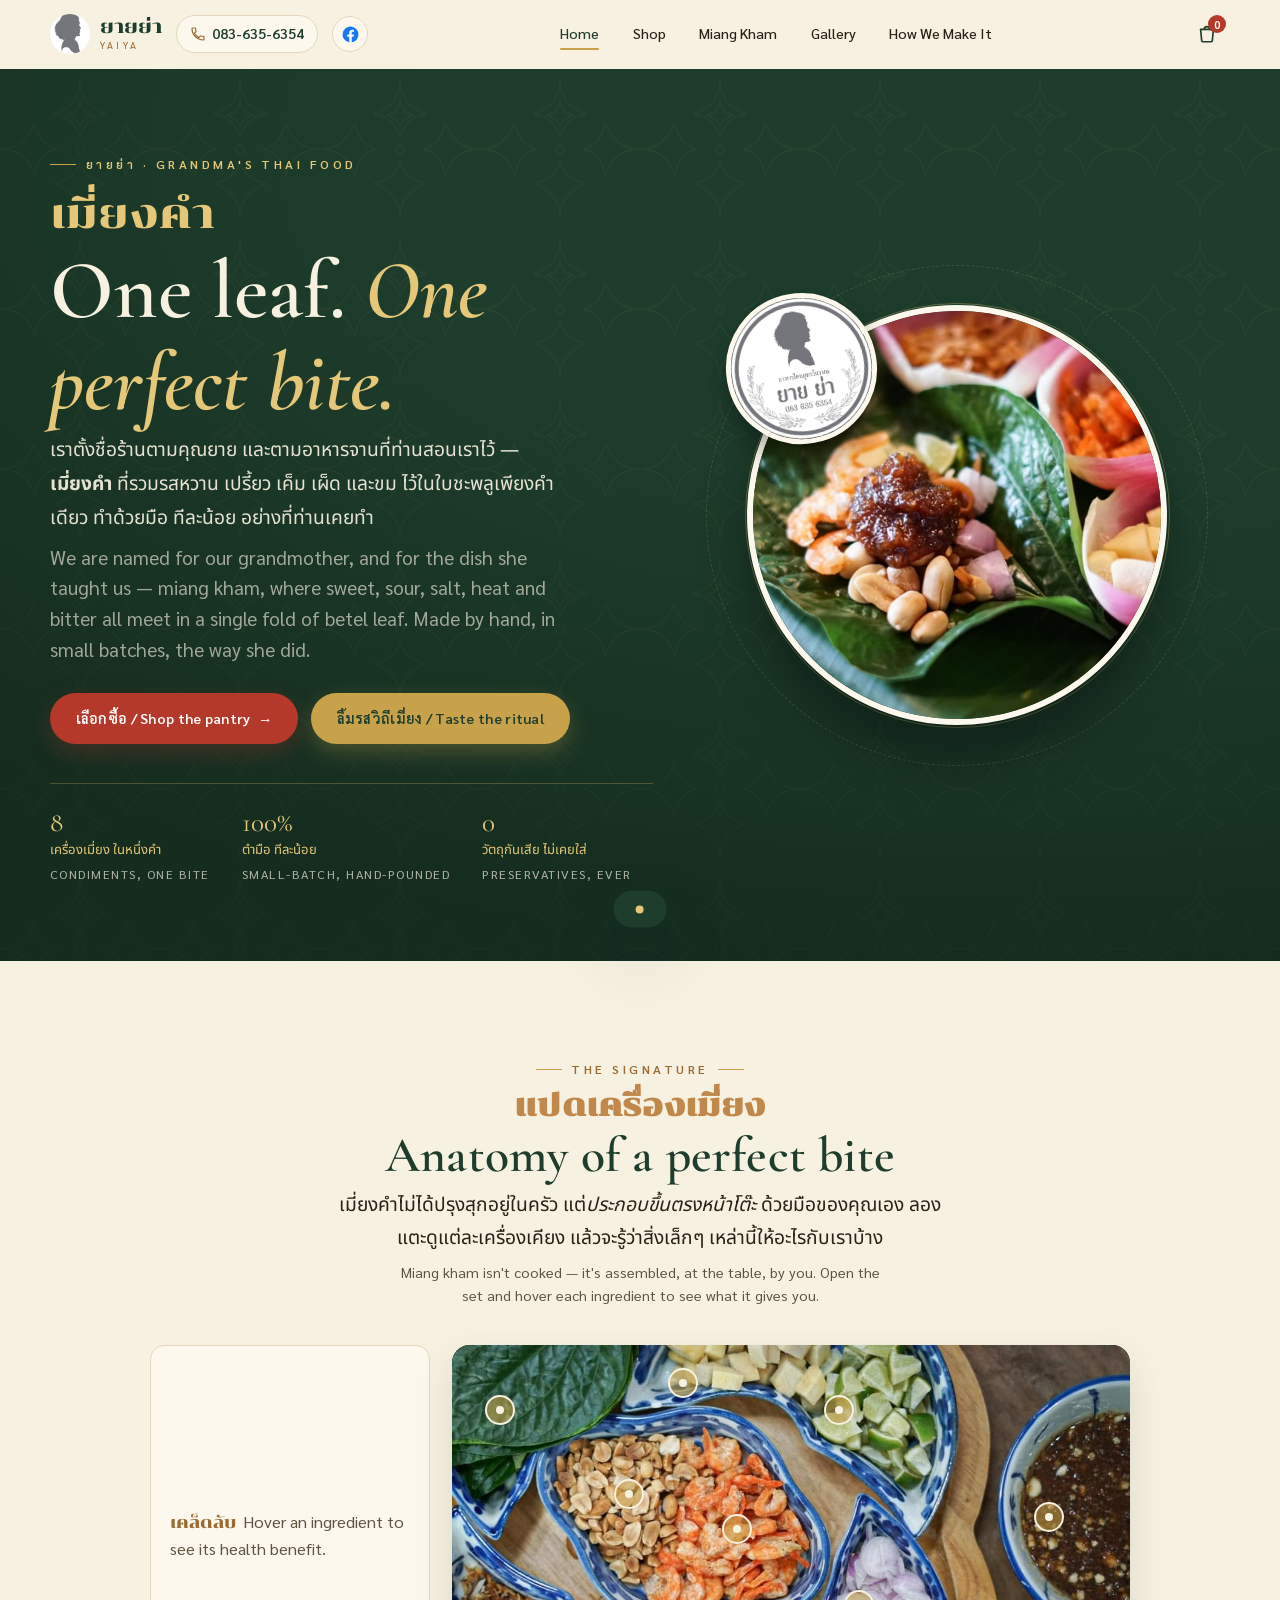
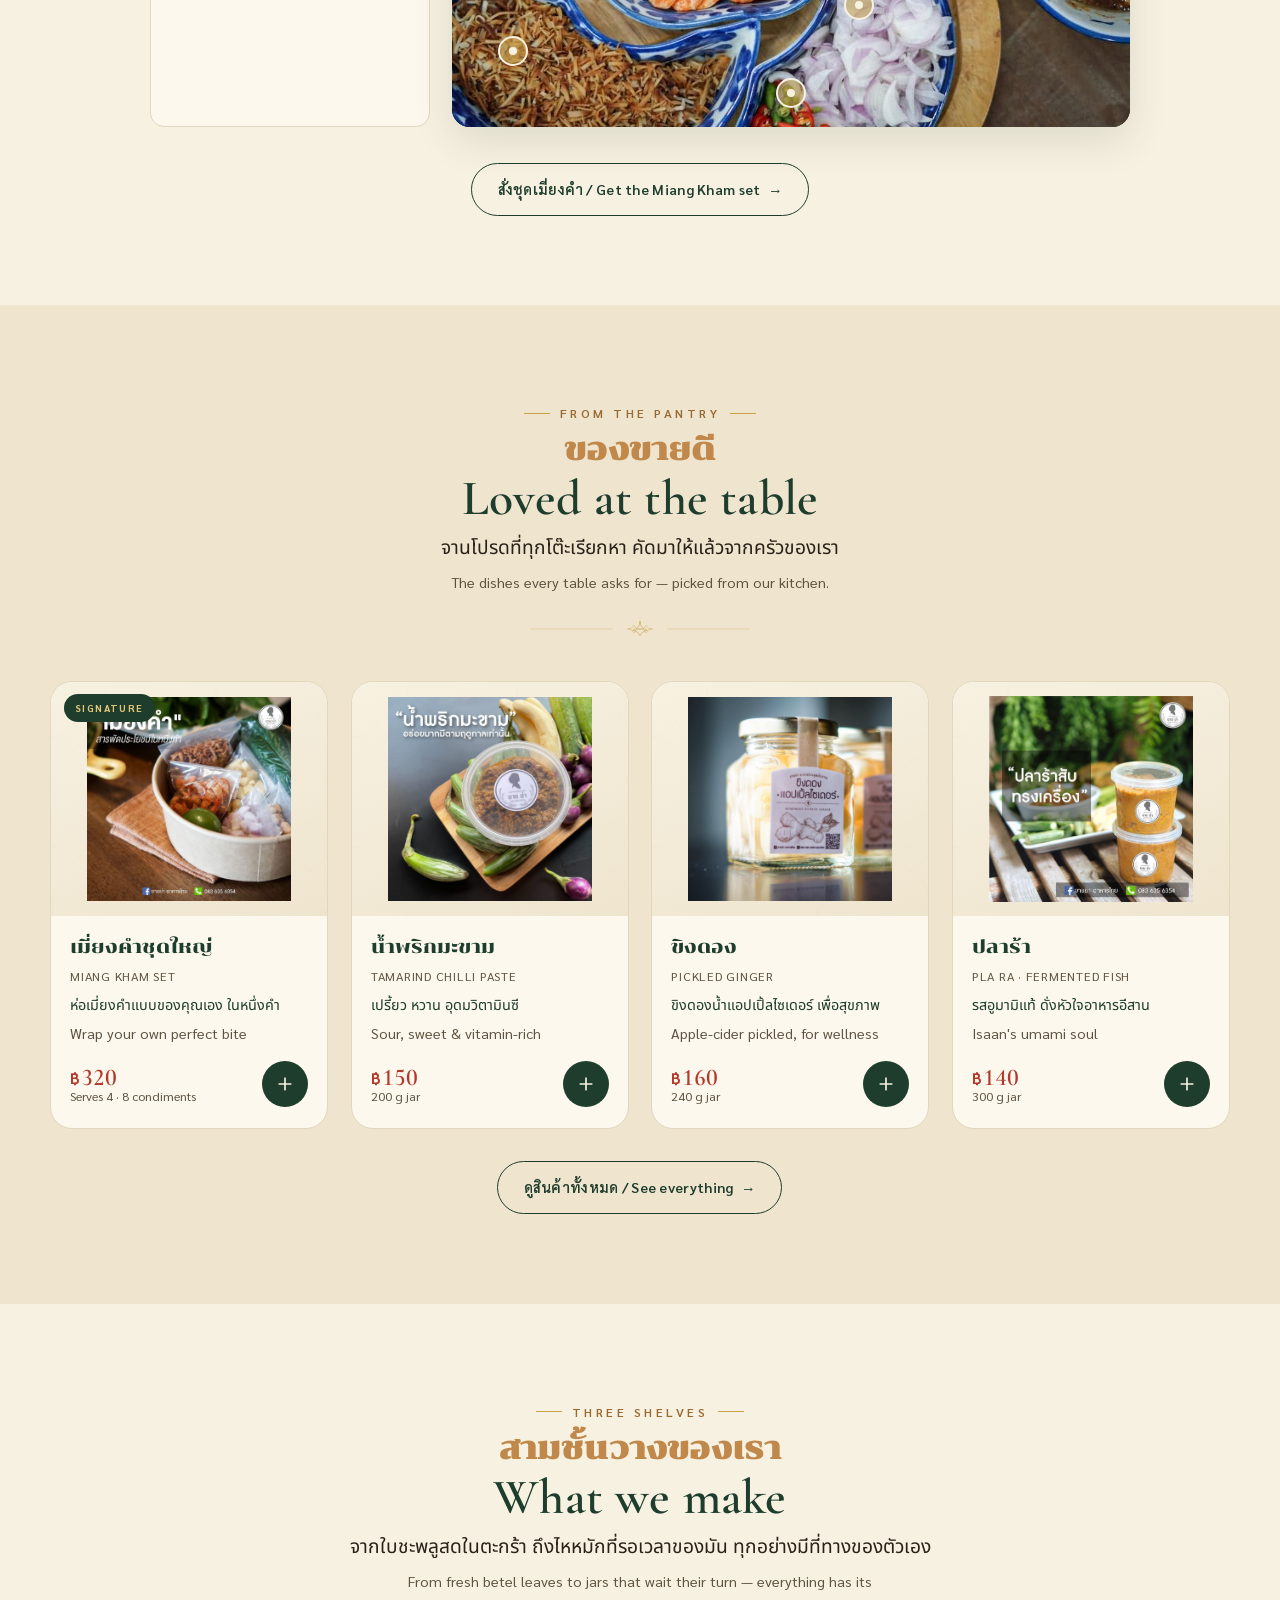
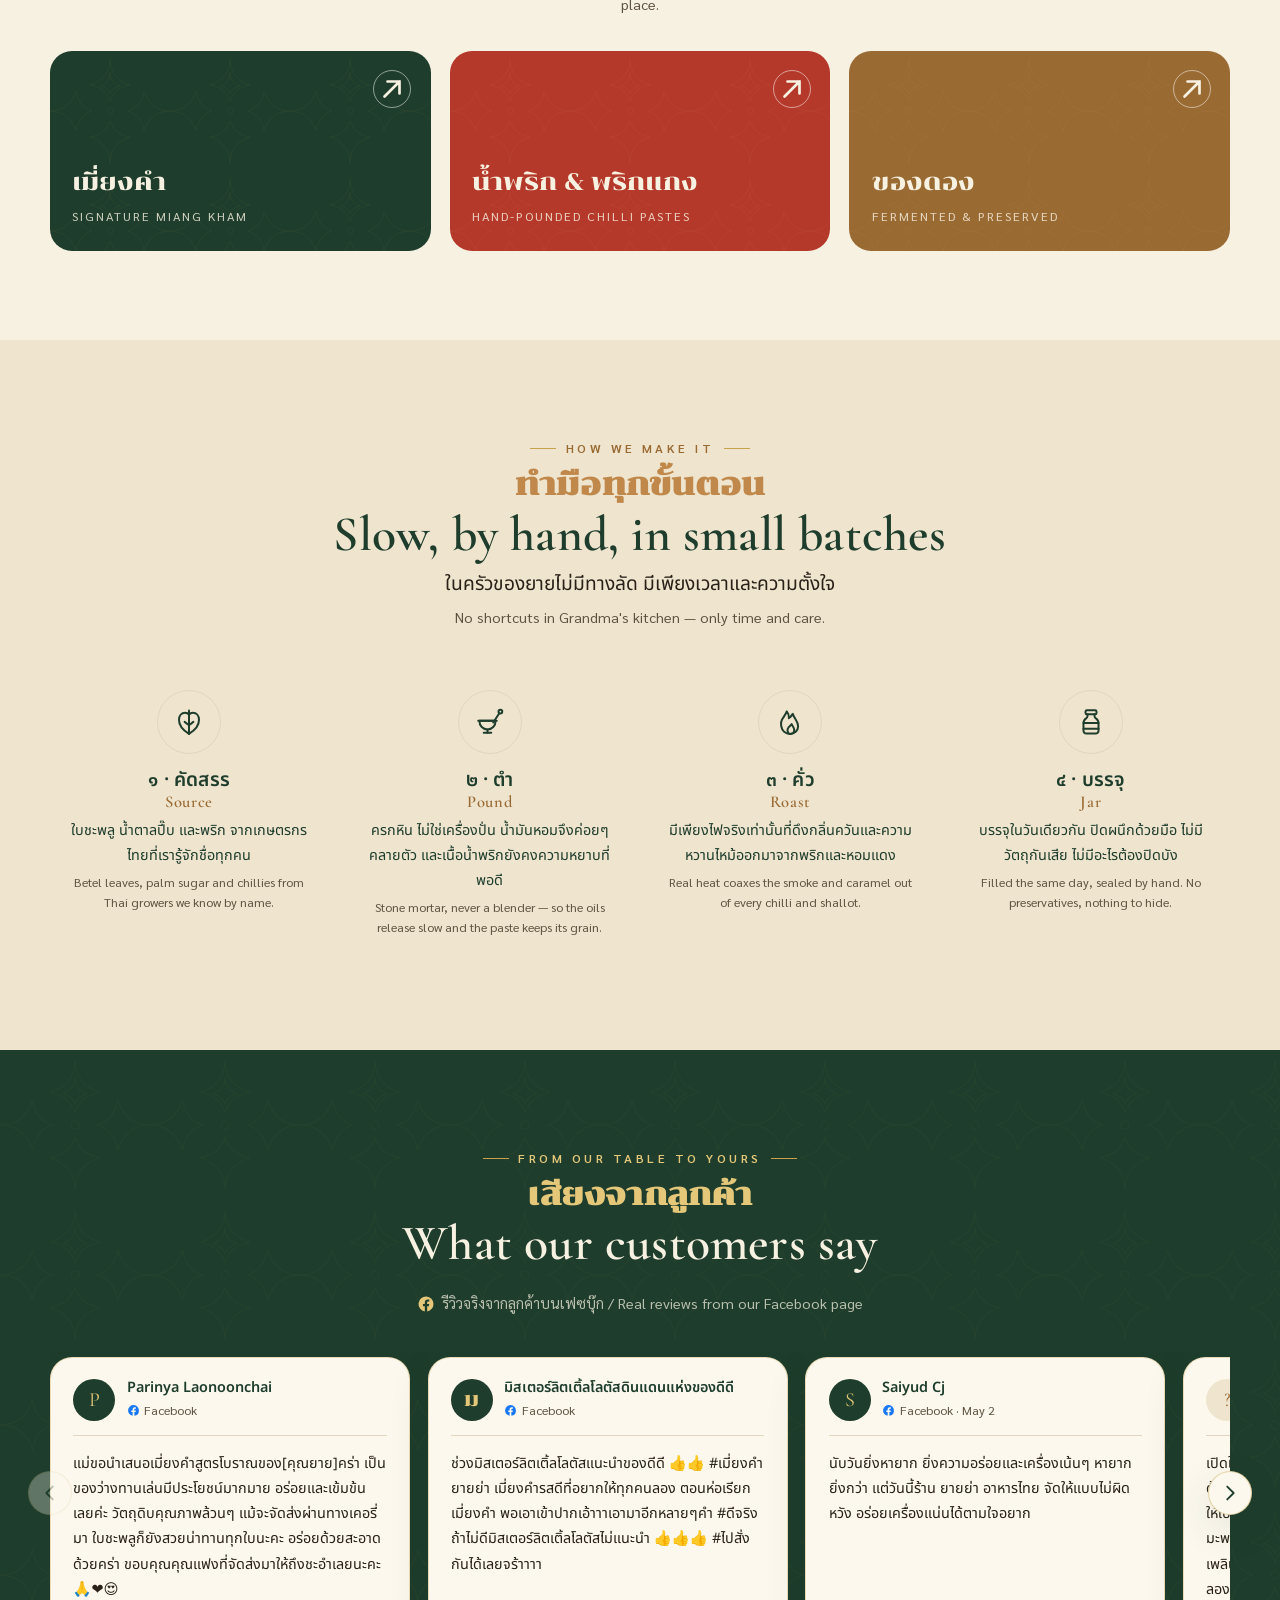
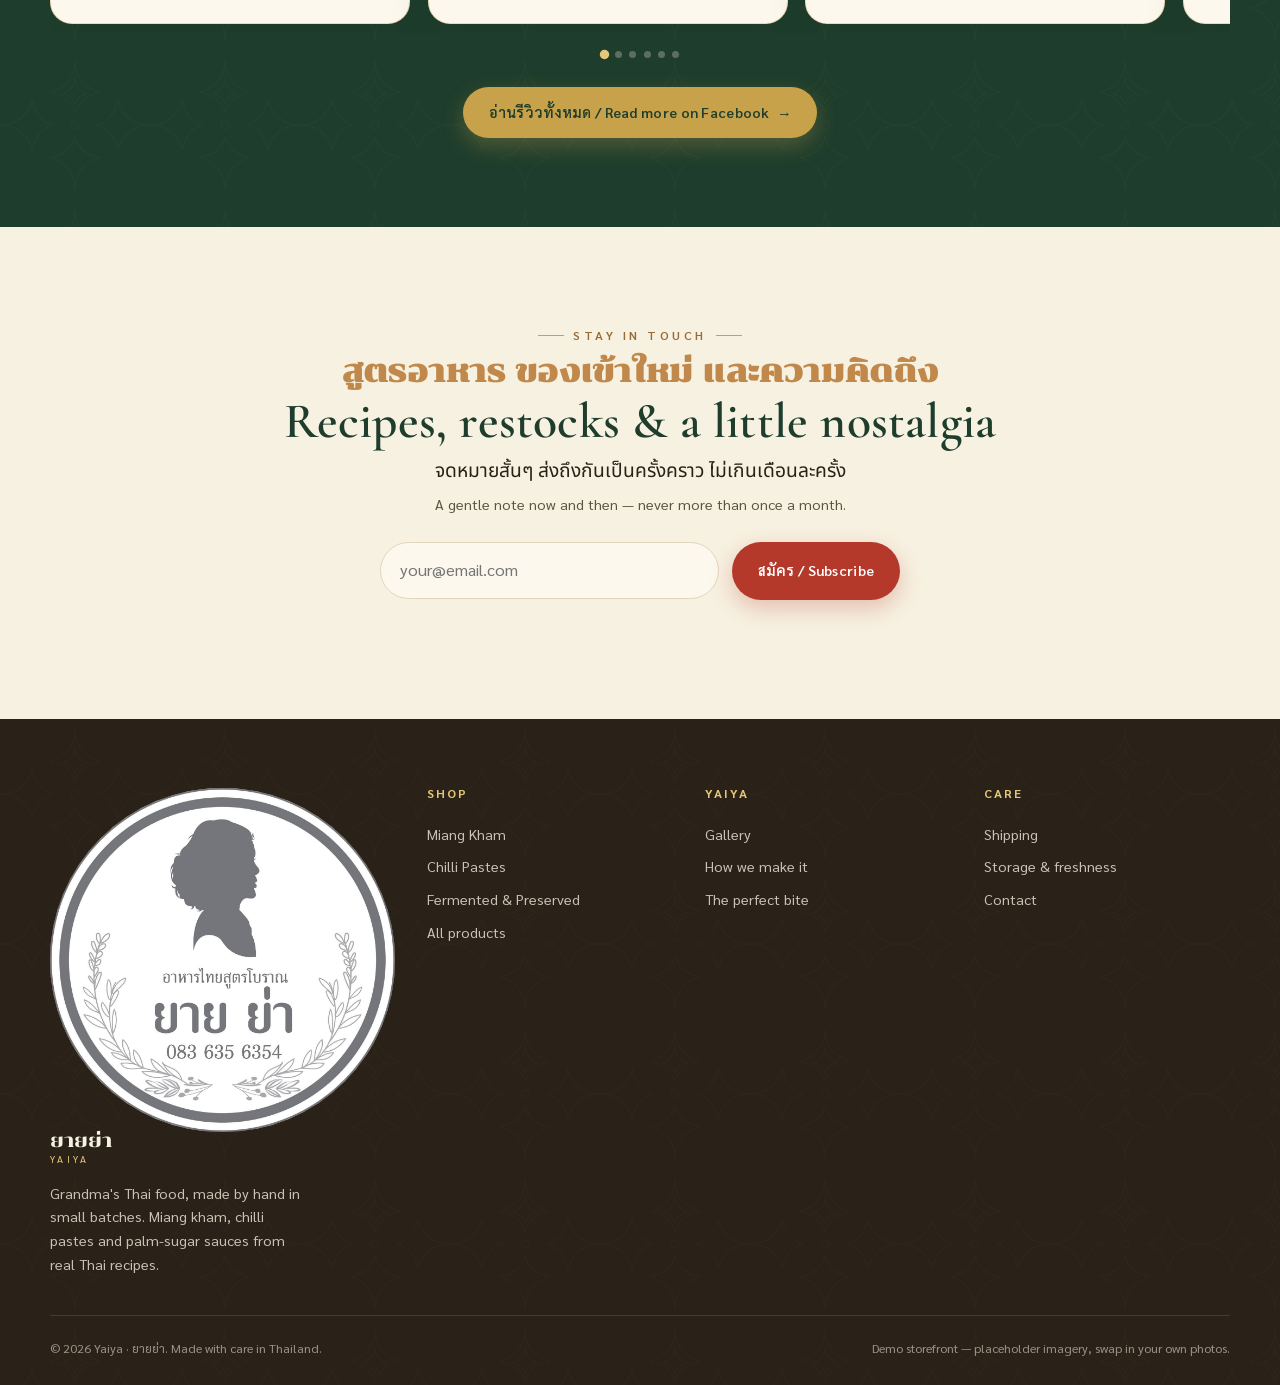
==== commit 58263c10: "Alternate anatomy section background, add prev/next arrows to reviews rail" ====
--- a/index.html
+++ b/index.html
@@ -77,7 +77,9 @@
     </section>
 
     <!-- ============ ANATOMY OF A BITE (signature) ============ -->
-    <section class="section anatomy" id="anatomy">
+    <!-- plain .section (no .anatomy) so this sits on the default rice background, matching
+         "What we make" — otherwise it merges into the rice-deep "Loved at the table" below it -->
+    <section class="section" id="anatomy">
       <div class="wrap">
         <div class="center" style="margin-bottom:2.4rem">
           <span class="eyebrow">The signature</span>
@@ -227,7 +229,15 @@
             รีวิวจริงจากลูกค้าบนเฟซบุ๊ก / Real reviews from our Facebook page
           </p>
         </div>
-        <div class="review-rail" id="review-rail"></div>
+        <div class="rail-wrap">
+          <button class="rail-btn rail-prev" id="review-prev" type="button" aria-label="รีวิวก่อนหน้า / Previous reviews">
+            <svg viewBox="0 0 24 24" fill="none" stroke="currentColor" stroke-width="2" stroke-linecap="round" stroke-linejoin="round"><path d="M15 5 8 12l7 7"/></svg>
+          </button>
+          <div class="review-rail" id="review-rail"></div>
+          <button class="rail-btn rail-next" id="review-next" type="button" aria-label="รีวิวถัดไป / Next reviews">
+            <svg viewBox="0 0 24 24" fill="none" stroke="currentColor" stroke-width="2" stroke-linecap="round" stroke-linejoin="round"><path d="m9 5 7 7-7 7"/></svg>
+          </button>
+        </div>
         <div class="rail-dots" id="review-dots" aria-hidden="true"></div>
         <div class="center" style="margin-top:1.8rem">
           <a class="btn btn-gold" href="https://www.facebook.com/YaiyaThaifood/" target="_blank" rel="noopener">อ่านรีวิวทั้งหมด / Read more on Facebook <span class="arrow">→</span></a>
@@ -321,16 +331,38 @@
 
       // Horizontal snap rails (featured products on mobile, reviews at every width): keep the
       // dot indicators in step with however far the rail has been scrolled.
-      function wireRail(rail, dots) {
-        const cards = [...rail.children];
-        if (!rail || !dots || cards.length < 2) return;
-        dots.innerHTML = cards.map((_, i) => `<span class="rail-dot${i ? "" : " active"}"></span>`).join("");
-        const dotEls = [...dots.children];
-        rail.addEventListener("scroll", () => {
-          const i = Math.round(rail.scrollLeft / (rail.scrollWidth / cards.length));
-          const cur = Math.max(0, Math.min(i, cards.length - 1));
-          dotEls.forEach((d, n) => d.classList.toggle("active", n === cur));
-        }, { passive: true });
+      function wireRail(rail, dots, prevBtn, nextBtn) {
+        const cards = rail ? [...rail.children] : [];
+        if (!rail || cards.length < 2) return;
+
+        let dotEls = [];
+        if (dots) {
+          dots.innerHTML = cards.map((_, i) => `<span class="rail-dot${i ? "" : " active"}"></span>`).join("");
+          dotEls = [...dots.children];
+        }
+
+        // Arrows step by exactly one card (card width + the flex gap between them)
+        const step = () => {
+          const gap = parseFloat(getComputedStyle(rail).columnGap || getComputedStyle(rail).gap) || 0;
+          return cards[0].getBoundingClientRect().width + gap;
+        };
+        const sync = () => {
+          if (dotEls.length) {
+            const i = Math.round(rail.scrollLeft / (rail.scrollWidth / cards.length));
+            const cur = Math.max(0, Math.min(i, cards.length - 1));
+            dotEls.forEach((d, n) => d.classList.toggle("active", n === cur));
+          }
+          // grey out an arrow once there's nothing further to scroll that way (1px slack for
+          // sub-pixel scroll positions, which otherwise leave "next" enabled at the very end)
+          if (prevBtn) prevBtn.disabled = rail.scrollLeft <= 1;
+          if (nextBtn) nextBtn.disabled = rail.scrollLeft >= rail.scrollWidth - rail.clientWidth - 1;
+        };
+
+        if (prevBtn) prevBtn.addEventListener("click", () => rail.scrollBy({ left: -step(), behavior: "smooth" }));
+        if (nextBtn) nextBtn.addEventListener("click", () => rail.scrollBy({ left: step(), behavior: "smooth" }));
+        rail.addEventListener("scroll", sync, { passive: true });
+        window.addEventListener("resize", sync);
+        sync();
       }
       wireRail(grid, document.getElementById("featured-dots"));
 
@@ -358,7 +390,8 @@
             <p class="review-text">${esc(r.text)}</p>
           </article>`;
         }).join("");
-        wireRail(rail, document.getElementById("review-dots"));
+        wireRail(rail, document.getElementById("review-dots"),
+          document.getElementById("review-prev"), document.getElementById("review-next"));
       })();
 
       // Anatomy of a bite: hover an ingredient to see its Thai health benefit with English subtitle
--- a/assets/css/styles.css
+++ b/assets/css/styles.css
@@ -332,12 +332,30 @@
   font-size: var(--t-sm); color: color-mix(in srgb, var(--rice) 72%, transparent); }
 .reviews-source svg { width: 18px; height: 18px; color: var(--gold-soft); flex: none; }
 
+/* Arrow controls flanking a rail. The wrapper is the positioning context; the buttons sit
+   just outside the rail on wide screens and tuck over its edges once space runs out. */
+.rail-wrap { position: relative; }
+.rail-btn { position: absolute; top: 50%; transform: translateY(-50%); z-index: 3;
+  width: 44px; height: 44px; border-radius: 50%; display: grid; place-items: center;
+  color: var(--betel); background: var(--rice-card); border: 1px solid color-mix(in srgb, var(--gold) 45%, transparent);
+  box-shadow: var(--shadow-md); transition: background 0.2s, transform 0.18s, opacity 0.2s, border-color 0.2s; }
+.rail-btn svg { width: 22px; height: 22px; }
+.rail-btn:hover { background: var(--gold-soft); border-color: var(--gold); }
+.rail-btn:active { transform: translateY(-50%) scale(0.92); }
+.rail-btn:disabled { opacity: 0.3; cursor: default; box-shadow: none; }
+.rail-btn:disabled:hover { background: var(--rice-card); }
+.rail-prev { left: -22px; }
+.rail-next { right: -22px; }
+@media (max-width: 1240px) { .rail-prev { left: 4px; } .rail-next { right: 4px; } }
+
 /* Horizontal snap rail of review cards — scrollable at every width, since there are many */
 .review-rail { display: flex; gap: 1.1rem; align-items: stretch;
   overflow-x: auto; scroll-snap-type: x mandatory; -webkit-overflow-scrolling: touch;
   scrollbar-width: none; padding: 0.3rem 0 0.6rem; }
 .review-rail::-webkit-scrollbar { display: none; }
-.review-card { flex: 0 0 min(88%, 360px); scroll-snap-align: center; display: flex; flex-direction: column;
+/* snap to `start`, not `center`: with several cards visible at once, centre-snapping makes the
+   first cards share one snap point, so the arrows would skip past them */
+.review-card { flex: 0 0 min(88%, 360px); scroll-snap-align: start; display: flex; flex-direction: column;
   background: var(--rice-card); border: 1px solid color-mix(in srgb, var(--gold) 35%, transparent);
   border-radius: var(--r-lg); padding: 1.3rem 1.4rem; box-shadow: var(--shadow-md); }
 .review-head { display: flex; align-items: center; gap: 0.7rem; margin-bottom: 0.9rem;
@@ -515,7 +533,8 @@
   /* cards parked off to the right would otherwise sit at opacity:0 until swiped into view */
   .product-grid.rail [data-reveal] { opacity: 1; transform: none; }
   .rail-dots { display: flex; }
-  .review-rail { margin-inline: -1.2rem; padding-inline: 1.2rem; }
+  /* scroll-padding keeps `snap-align: start` lining cards up with the gutter, not the bleed edge */
+  .review-rail { margin-inline: -1.2rem; padding-inline: 1.2rem; scroll-padding-inline: 1.2rem; }
   .cart-row { grid-template-columns: 72px 1fr; }
   .cart-row .row-end { grid-column: 1 / -1; flex-direction: row; justify-items: stretch; }
 }
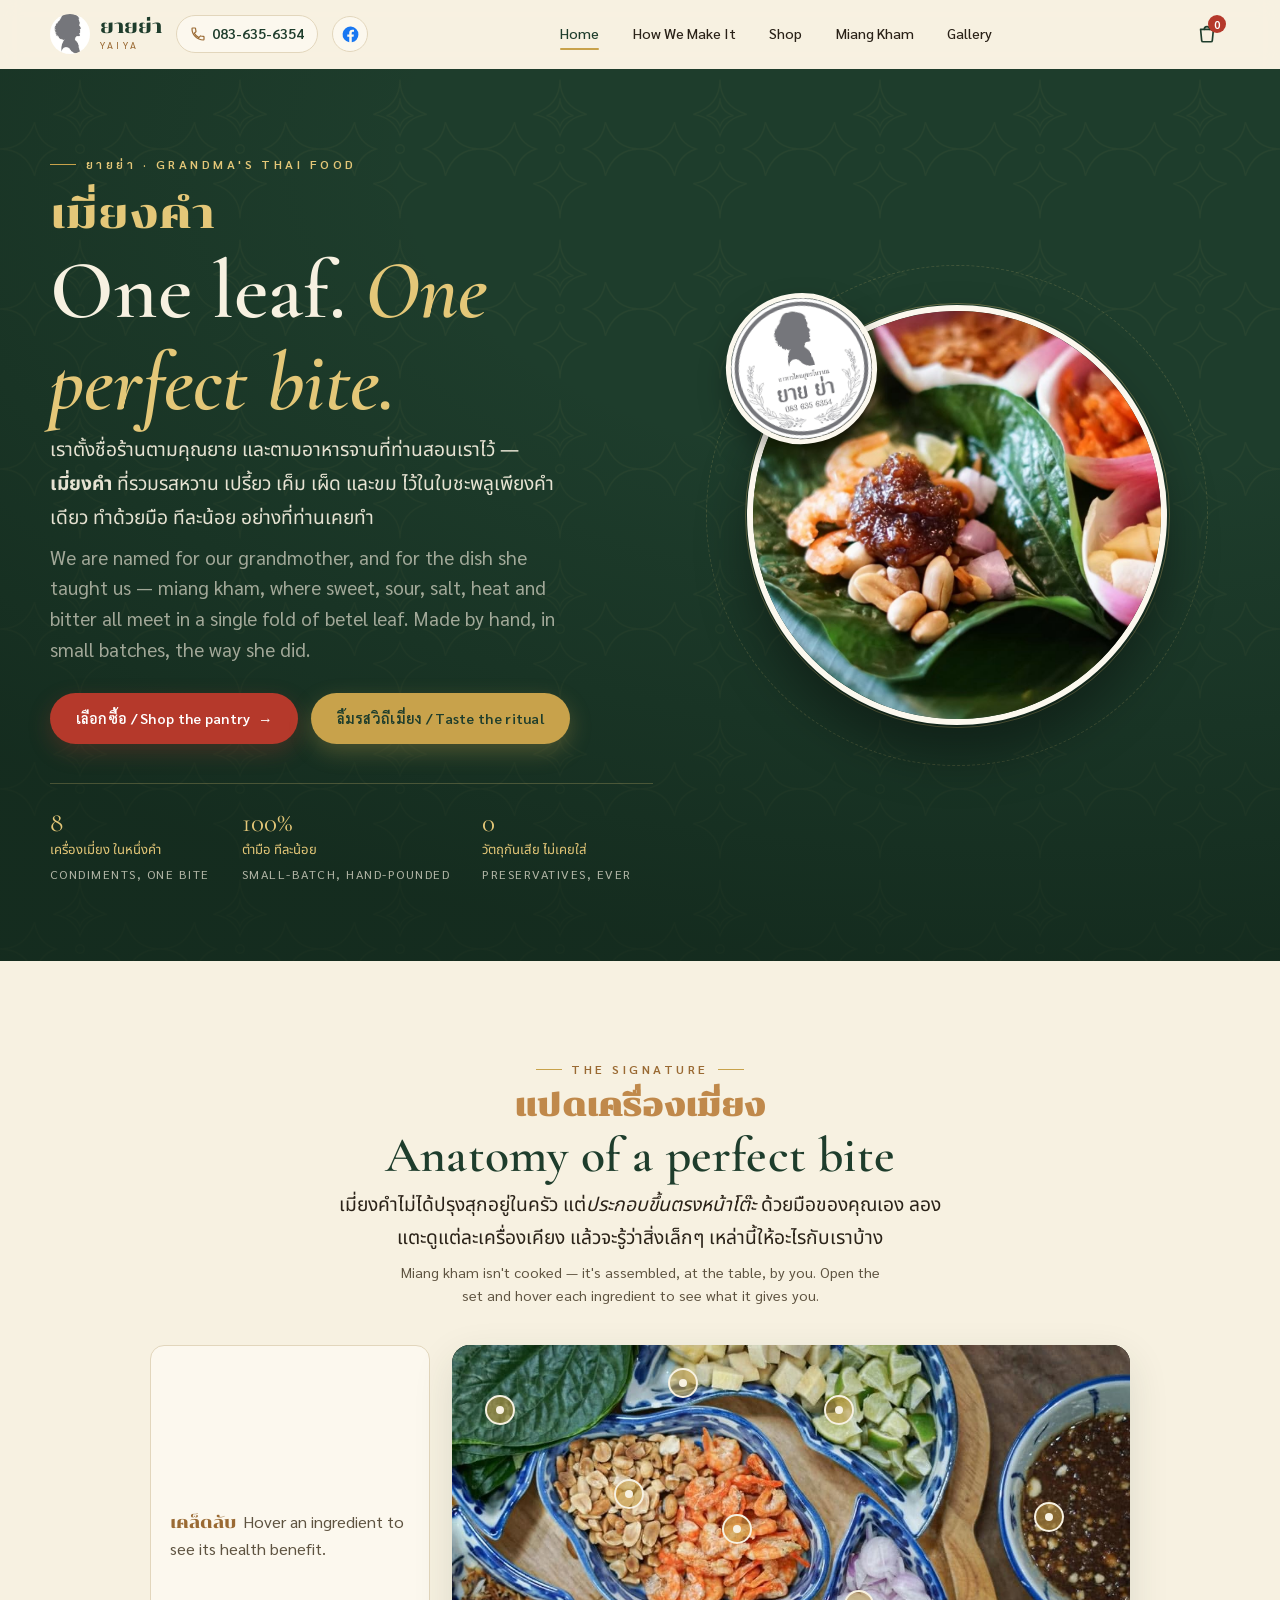
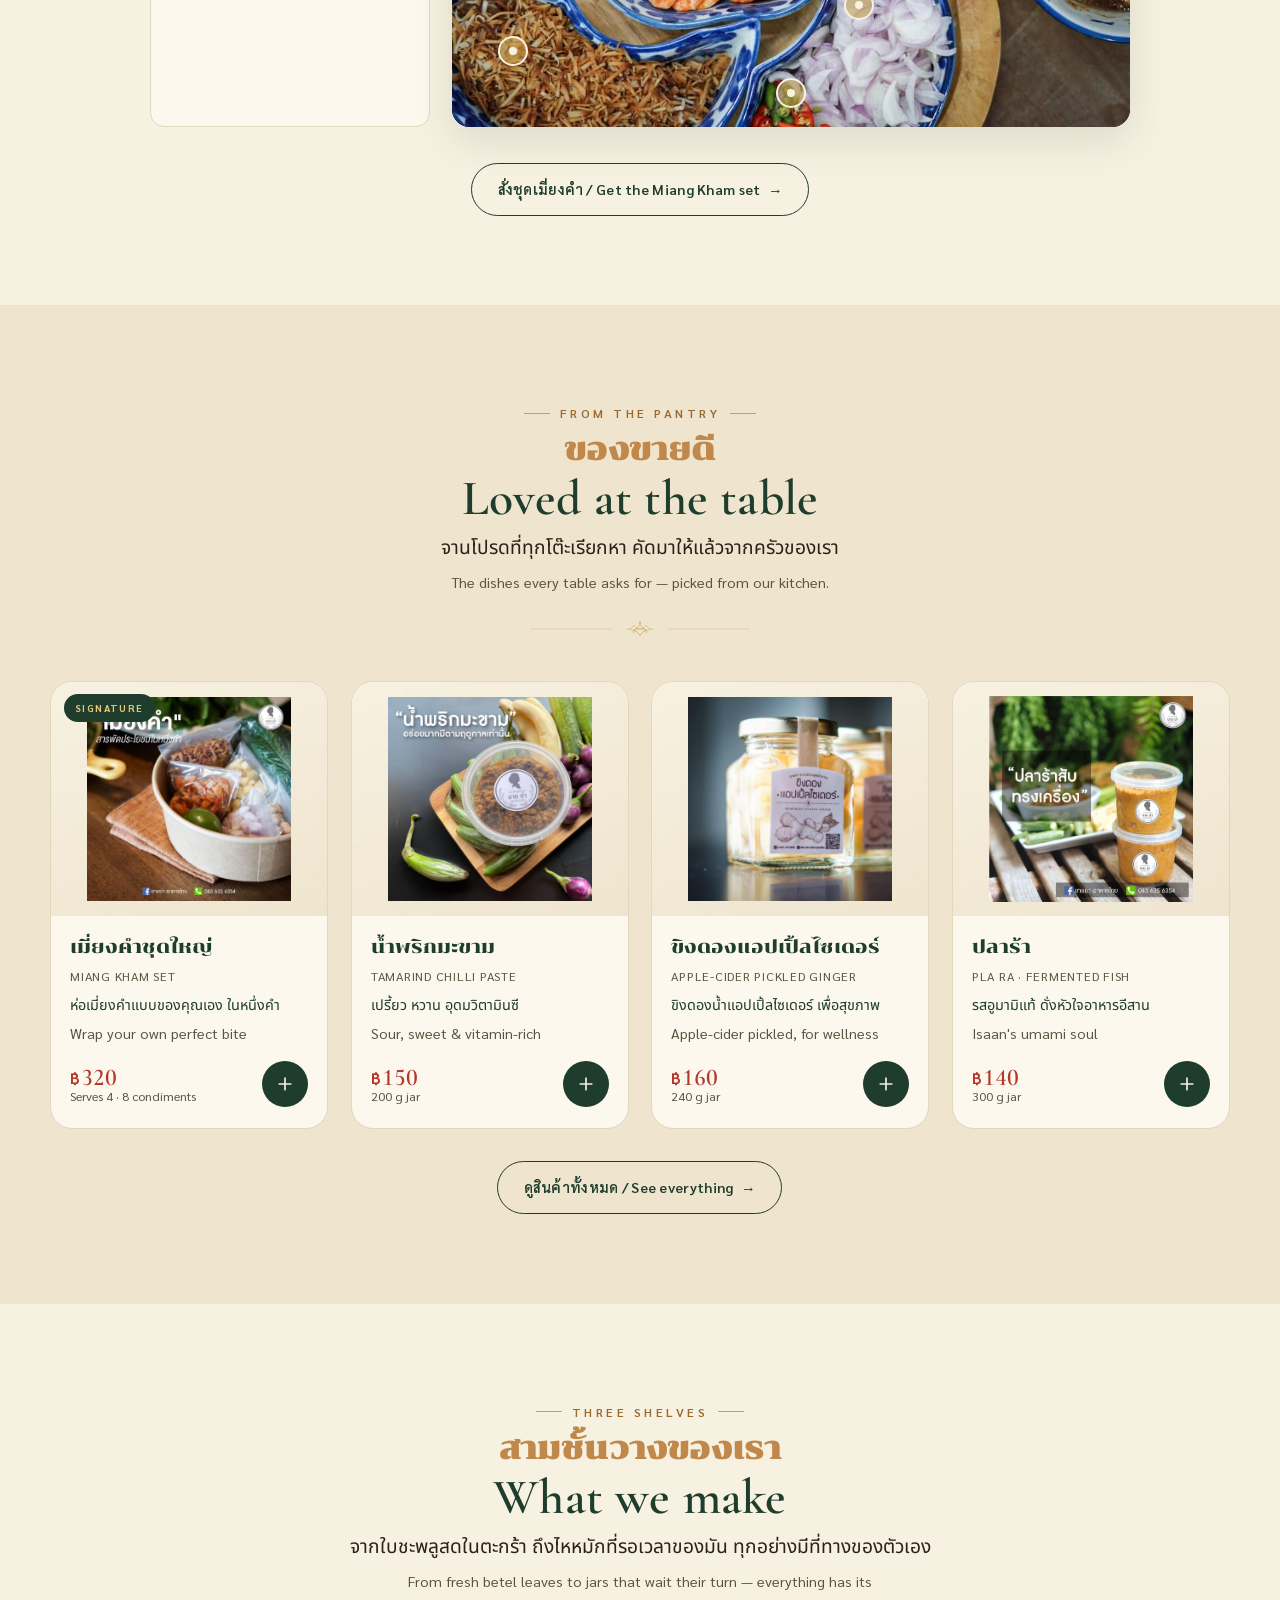
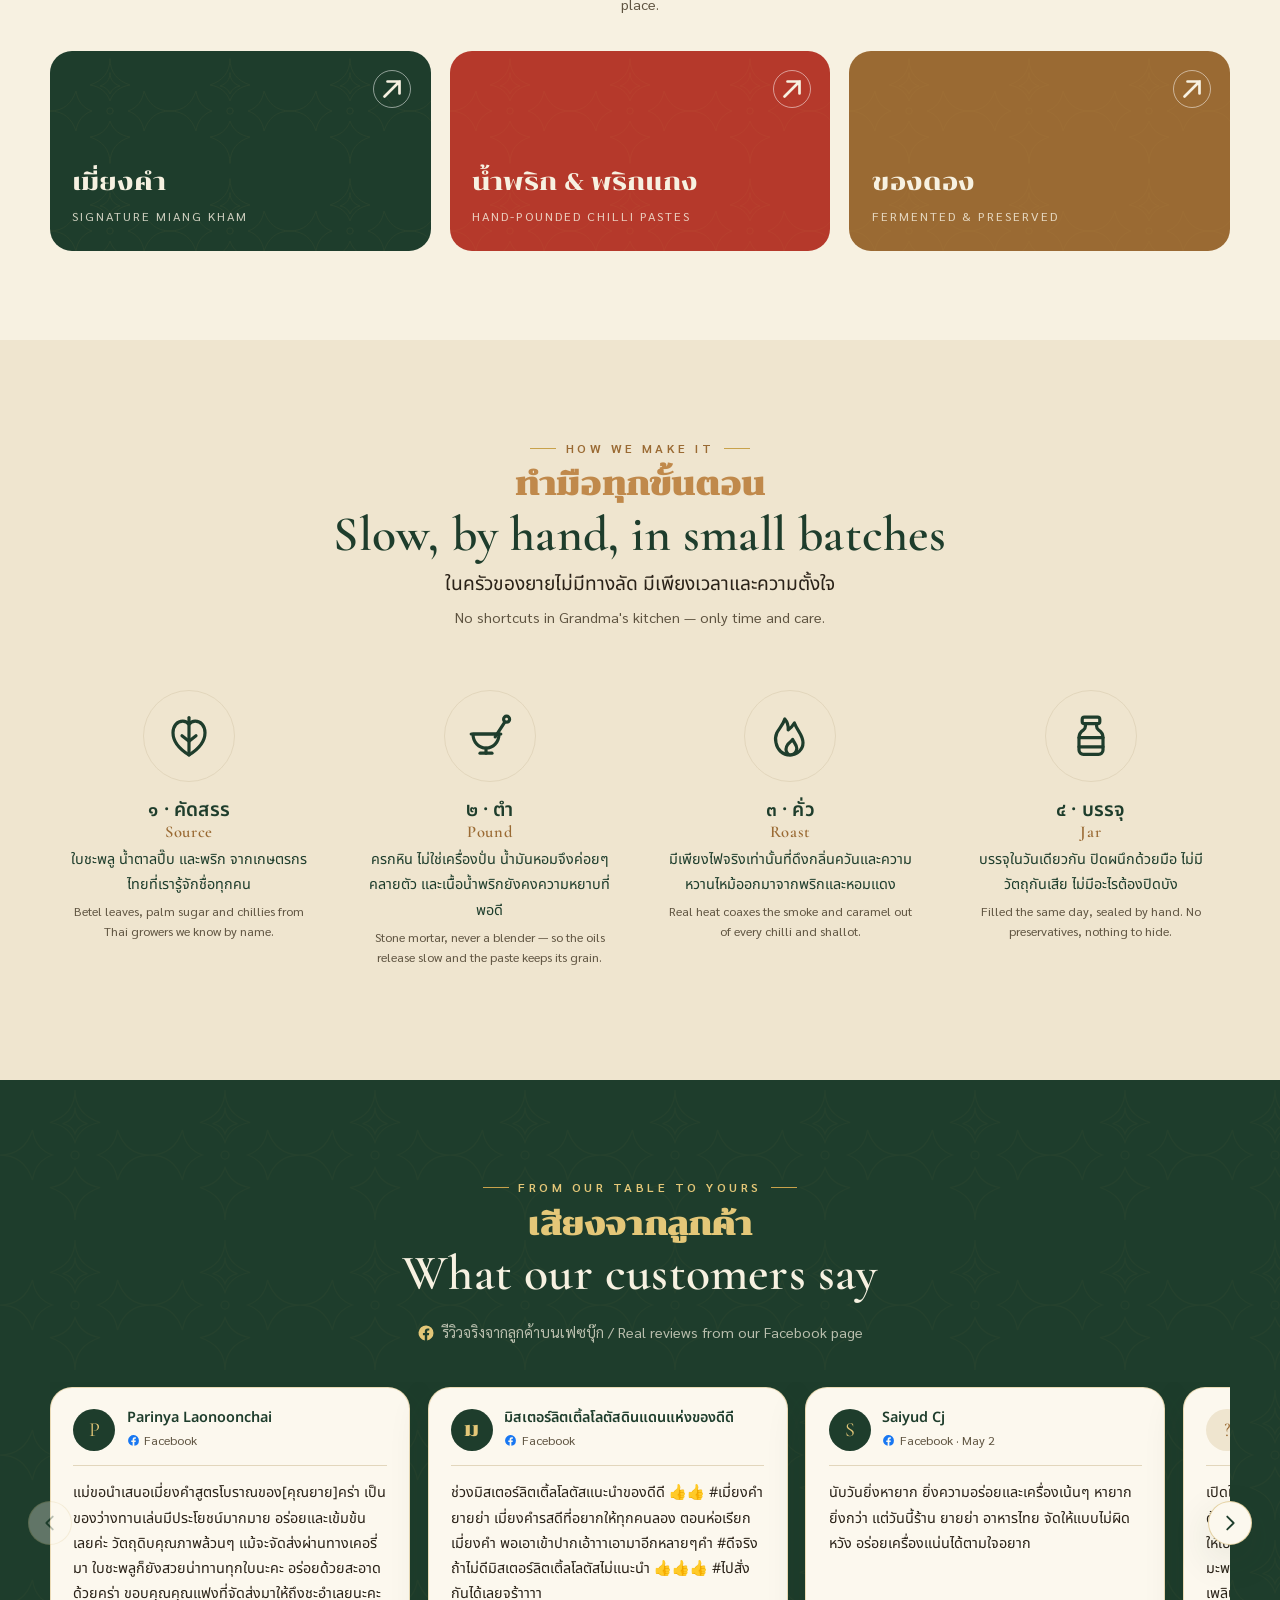
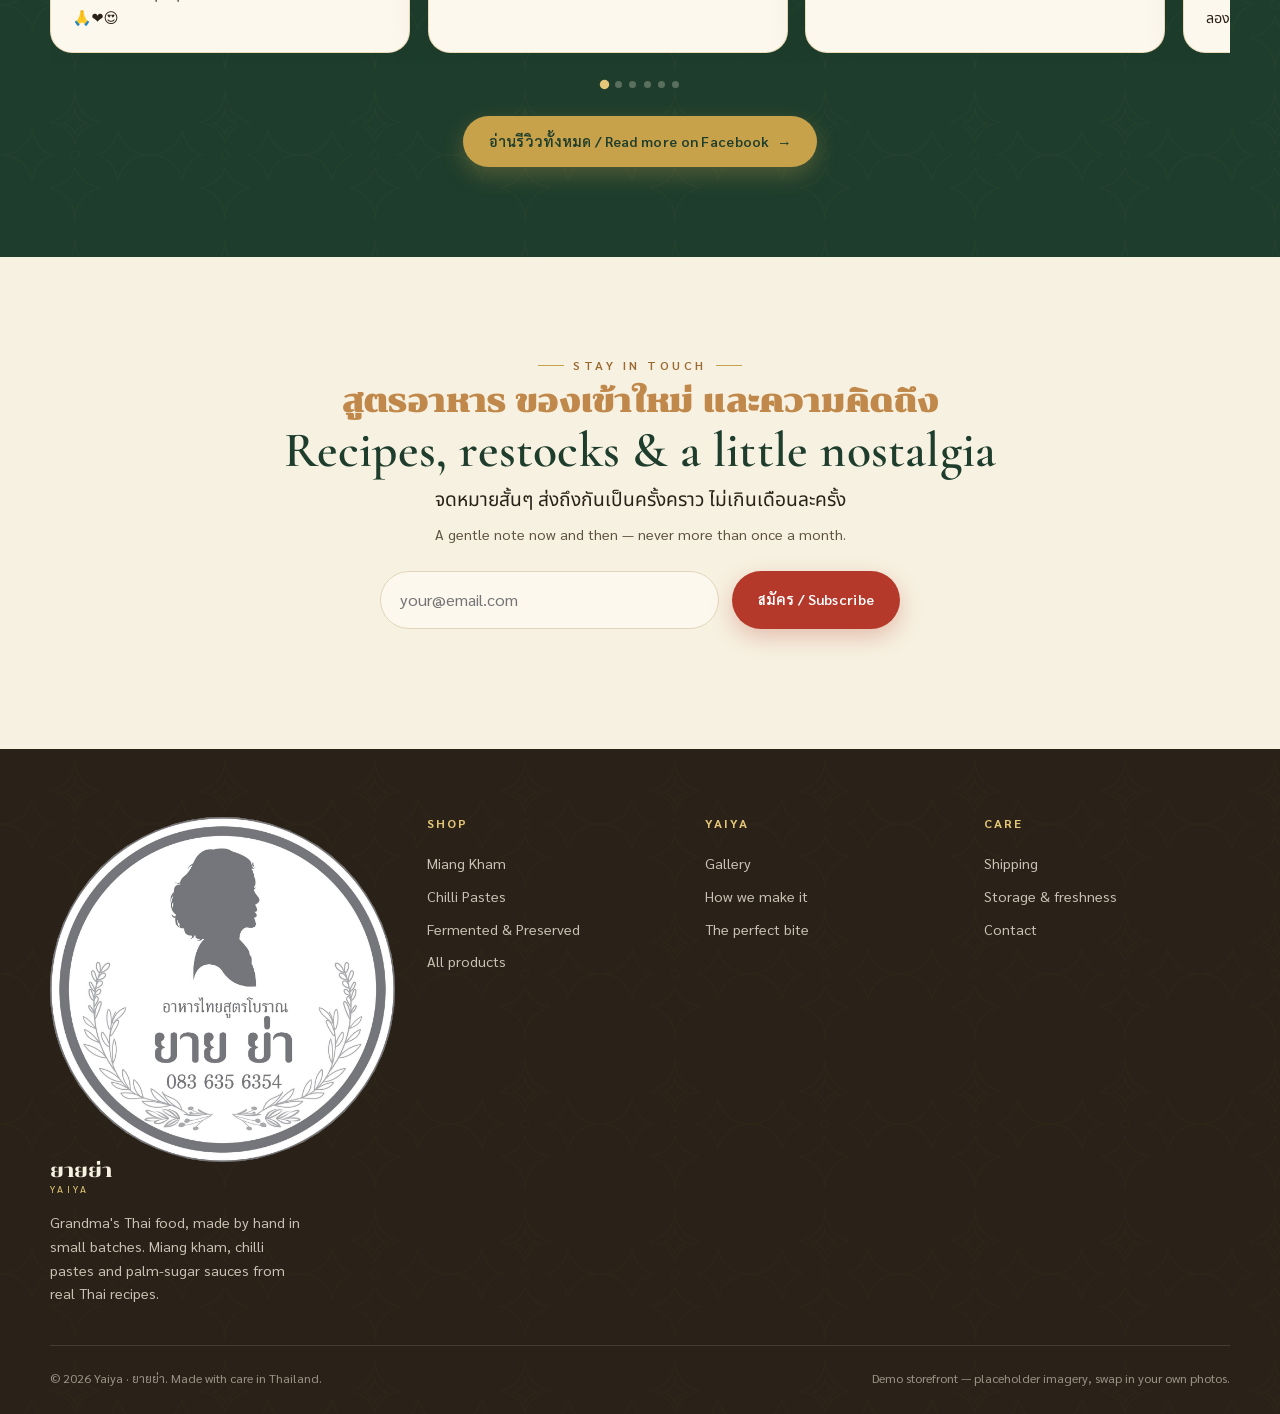
==== commit 8f71ac22: "Nav reorder, fix toast peeking above the fold, Thai checkout buttons, bigger process icons - Move "H" ====
--- a/index.html
+++ b/index.html
@@ -29,10 +29,10 @@
       </div>
       <nav class="nav" data-nav aria-label="Primary">
         <a href="index.html" aria-current="page">Home</a>
+        <a href="#process">How We Make It</a>
         <a href="shop.html">Shop</a>
         <a href="product.html?id=miang-kham-set">Miang Kham</a>
         <a href="gallery.html">Gallery</a>
-        <a href="#process">How We Make It</a>
       </nav>
       <div class="nav-actions">
         <a class="icon-btn" href="cart.html" aria-label="Your basket">
--- a/assets/css/styles.css
+++ b/assets/css/styles.css
@@ -312,8 +312,8 @@
 /* ===================== process ===================== */
 .process-grid { display: grid; grid-template-columns: repeat(4, 1fr); gap: 1.4rem; }
 .process-step { text-align: center; padding: 1.4rem 1rem; }
-.process-step .ico { width: 64px; height: 64px; margin: 0 auto 1rem; border-radius: 50%; background: var(--rice-deep); display: grid; place-items: center; color: var(--betel); border: 1px solid var(--line); }
-.process-step .ico svg { width: 30px; height: 30px; }
+.process-step .ico { width: 92px; height: 92px; margin: 0 auto 1.1rem; border-radius: 50%; background: var(--rice-deep); display: grid; place-items: center; color: var(--betel); border: 1px solid var(--line); }
+.process-step .ico svg { width: 48px; height: 48px; }
 .process-step h4 { color: var(--betel); margin-bottom: 0.4rem; font-size: var(--t-lg); font-family: "Noto Sans Thai", var(--f-body); font-weight: 600; }
 .process-step h4 .step-en { display: block; font-family: var(--f-display); font-size: 0.86em; font-weight: 600; color: var(--palm-deep); letter-spacing: 0.04em; margin-top: 2px; }
 .process-step p { font-size: var(--t-sm); color: var(--muted); }
@@ -444,6 +444,8 @@
 .field label .req { color: var(--chili); }
 .field input, .field select, .field textarea { padding: 0.8rem 1rem; min-height: 48px; border-radius: var(--r-sm); border: 1.5px solid var(--line); background: var(--rice-card); font: inherit; color: var(--ink); transition: border-color 0.2s; }
 .field input:focus-visible, .field select:focus-visible, .field textarea:focus-visible { border-color: var(--gold); outline: none; }
+/* a linked dropdown that isn't ready yet (e.g. district before a province is chosen) */
+.field select:disabled { background: var(--rice-deep); color: var(--muted); cursor: not-allowed; opacity: 0.75; }
 .field .help { font-size: var(--t-xs); color: var(--muted); }
 .field.invalid input, .field.invalid select { border-color: var(--chili); }
 .field .err { font-size: var(--t-xs); color: var(--chili); display: none; }
@@ -482,9 +484,12 @@
 .footer-bottom { position: relative; margin-top: 2.4rem; padding-top: 1.4rem; border-top: 1px solid rgba(247, 241, 225, 0.12); display: flex; flex-wrap: wrap; justify-content: space-between; gap: 0.6rem; font-size: var(--t-xs); color: color-mix(in srgb, var(--rice) 55%, transparent); }
 
 /* ===================== toast ===================== */
-.toast { position: fixed; left: 50%; bottom: 24px; transform: translate(-50%, 140%); background: var(--betel); color: var(--rice); padding: 0.9rem 1.4rem; border-radius: var(--r-pill); box-shadow: var(--shadow-lg); font-size: var(--t-sm); font-weight: 600; z-index: 200; transition: transform 0.4s var(--ease); display: flex; align-items: center; gap: 0.6rem; }
-.toast::before { content: ""; width: 8px; height: 8px; border-radius: 50%; background: var(--gold-soft); }
-.toast.show { transform: translate(-50%, 0); }
+/* Parked off-screen by its own height PLUS the 24px bottom offset — the old `140%` was
+   relative to the toast's height alone (~37px), which left ~9px of the green pill peeking
+   above the bottom edge on every page. opacity/visibility make it unmissable-proof. */
+.toast { position: fixed; left: 50%; bottom: 24px; transform: translate(-50%, calc(100% + 24px)); background: var(--betel); color: var(--rice); padding: 0.9rem 1.4rem; border-radius: var(--r-pill); box-shadow: var(--shadow-lg); font-size: var(--t-sm); font-weight: 600; z-index: 200; opacity: 0; visibility: hidden; pointer-events: none; transition: transform 0.4s var(--ease), opacity 0.3s ease, visibility 0.3s; display: flex; align-items: center; gap: 0.6rem; }
+.toast::before { content: ""; width: 8px; height: 8px; border-radius: 50%; background: var(--gold-soft); flex: none; }
+.toast.show { transform: translate(-50%, 0); opacity: 1; visibility: visible; }
 
 /* ===================== reveal animation ===================== */
 [data-reveal] { opacity: 0; transform: translateY(26px); transition: opacity 0.7s var(--ease), transform 0.7s var(--ease); }
@@ -705,8 +710,12 @@
    ===================================================================== */
 .page-head .page-head-en { font-size: var(--t-sm); color: color-mix(in srgb, var(--rice) 62%, transparent); margin-top: 0.35rem; }
 
-.collage { columns: 4; column-gap: 1rem; }
-.collage-item { display: block; width: 100%; padding: 0; margin: 0 0 1rem; break-inside: avoid;
+/* Real flex columns rather than CSS multi-column: the script deals tiles across them in
+   row-major order (1st → col 1, 2nd → col 2, …), so the pinned photos land along the top of
+   the page instead of stacking down the left-hand column. */
+.collage { display: flex; align-items: flex-start; gap: 1rem; }
+.collage-col { flex: 1 1 0; min-width: 0; display: flex; flex-direction: column; gap: 1rem; }
+.collage-item { display: block; width: 100%; padding: 0; margin: 0;
   position: relative; border-radius: var(--r-md); overflow: hidden; background: var(--rice-deep);
   box-shadow: var(--shadow-sm); cursor: zoom-in; line-height: 0;
   transition: transform 0.28s var(--ease), box-shadow 0.28s var(--ease); }
@@ -721,13 +730,50 @@
   opacity: 0; transform: translateY(6px); transition: opacity 0.28s ease, transform 0.28s var(--ease); }
 .collage-zoom svg { width: 18px; height: 18px; }
 .collage-item:hover .collage-zoom, .collage-item:focus-visible .collage-zoom { opacity: 1; transform: none; }
+/* ---- "ยายย่า บอกว่า" comic cards ----
+   Files named *yaiya-comic* render face-down behind the Yaiya silhouette, ringed by a slow
+   golden glow, and flip over on click before the lightbox enlarges them. */
+.collage-item.is-comic { perspective: 1200px; background: var(--rice); border: 2px solid var(--gold);
+  cursor: pointer; animation: comic-glow 3.2s ease-in-out infinite; }
+@keyframes comic-glow {
+  0%, 100% { box-shadow: 0 0 10px rgba(200,162,75,0.35), 0 0 0 1px rgba(200,162,75,0.22); }
+  50%      { box-shadow: 0 0 26px rgba(200,162,75,0.78), 0 0 0 1px rgba(200,162,75,0.5); }
+}
+/* once opened it stops competing for attention */
+.collage-item.is-comic.flipped { animation: none; box-shadow: var(--shadow-md); }
+/* the base hover scrim/zoom badge don't apply to these */
+.collage-item.is-comic::after { display: none; }
+
+.collage-item.is-comic .flip { position: relative; display: block; width: 100%; aspect-ratio: 1 / 1;
+  transform-style: preserve-3d; transition: transform 0.65s cubic-bezier(0.2, 0.7, 0.2, 1); }
+.collage-item.is-comic.flipped .flip { transform: rotateY(180deg); }
+.collage-item.is-comic:hover .flip { transform: rotateY(8deg); }
+.collage-item.is-comic.flipped:hover .flip { transform: rotateY(180deg); }
+.flip-face { position: absolute; inset: 0; display: grid; place-items: center; overflow: hidden;
+  backface-visibility: hidden; -webkit-backface-visibility: hidden; }
+/* padding-bottom reserves the badge's space so the silhouette centres in the area *above*
+   the caption instead of being crowded against it */
+.flip-front { background: var(--rice); padding-bottom: 3rem; }
+/* the silhouette ships on a white background — multiply drops that white so it sits on the
+   cream tile seamlessly instead of showing as a white square */
+.collage-item.is-comic .flip-front img { width: 78%; height: auto; transform: none; mix-blend-mode: multiply; }
+.flip-back { transform: rotateY(180deg); background: var(--betel); }
+.collage-item.is-comic .flip-back img { width: 100%; height: 100%; object-fit: cover; transform: none; }
+
+.comic-badge { position: absolute; left: 0; right: 0; bottom: 0; display: grid; gap: 2px;
+  padding: 1.4rem 0.6rem 0.75rem; text-align: center;
+  background: linear-gradient(to top, rgba(30,61,44,0.94), rgba(30,61,44,0.72) 55%, transparent); }
+.comic-badge .cb-th { font-family: var(--f-thai); font-size: 1.12rem; color: var(--gold-soft);
+  line-height: 1.2; text-shadow: 0 1px 6px rgba(0,0,0,0.45); }
+.comic-badge .cb-hint { font-family: "Noto Sans Thai", var(--f-body); font-size: 0.68rem;
+  color: color-mix(in srgb, var(--rice) 72%, transparent); }
+
 .collage-empty { text-align: center; color: var(--muted); font-size: var(--t-sm); padding: 3rem 1rem; }
 .collage-empty code { background: var(--rice-deep); border-radius: 4px; padding: 0.15em 0.4em; font-size: 0.92em; }
 
-/* staggered column counts keep the collage feeling hand-placed rather than gridded */
-@media (max-width: 1080px) { .collage { columns: 3; } }
-@media (max-width: 760px)  { .collage { columns: 2; column-gap: 0.7rem; } .collage-item { margin-bottom: 0.7rem; } }
-@media (max-width: 420px)  { .collage { columns: 1; } }
+/* Column count is set by the script (colCountFor) to match these breakpoints — 4 / 3 / 2 / 1.
+   Only the gutters need adjusting here. */
+@media (max-width: 760px) { .collage, .collage-col { gap: 0.7rem; } }
 
 /* ---- lightbox ---- */
 .lightbox { position: fixed; inset: 0; z-index: 200; display: grid; grid-template-columns: auto 1fr auto;
